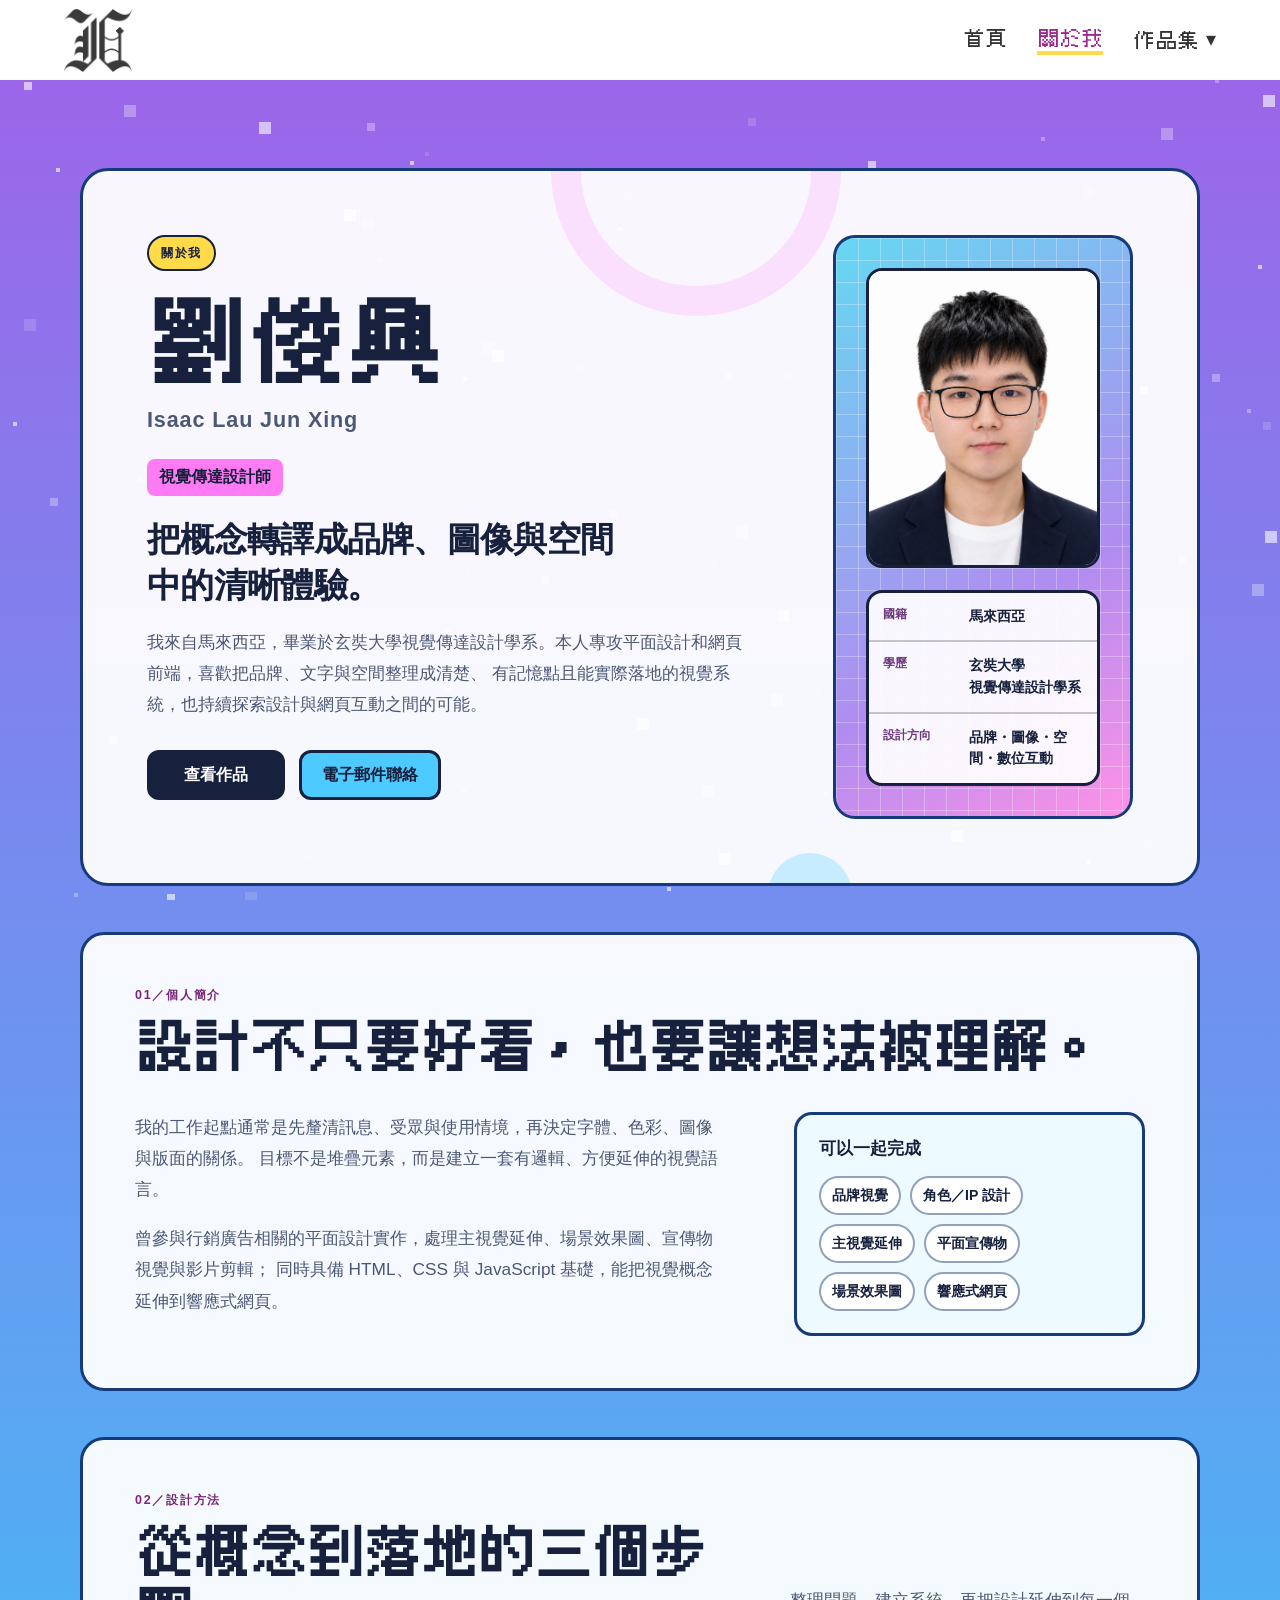
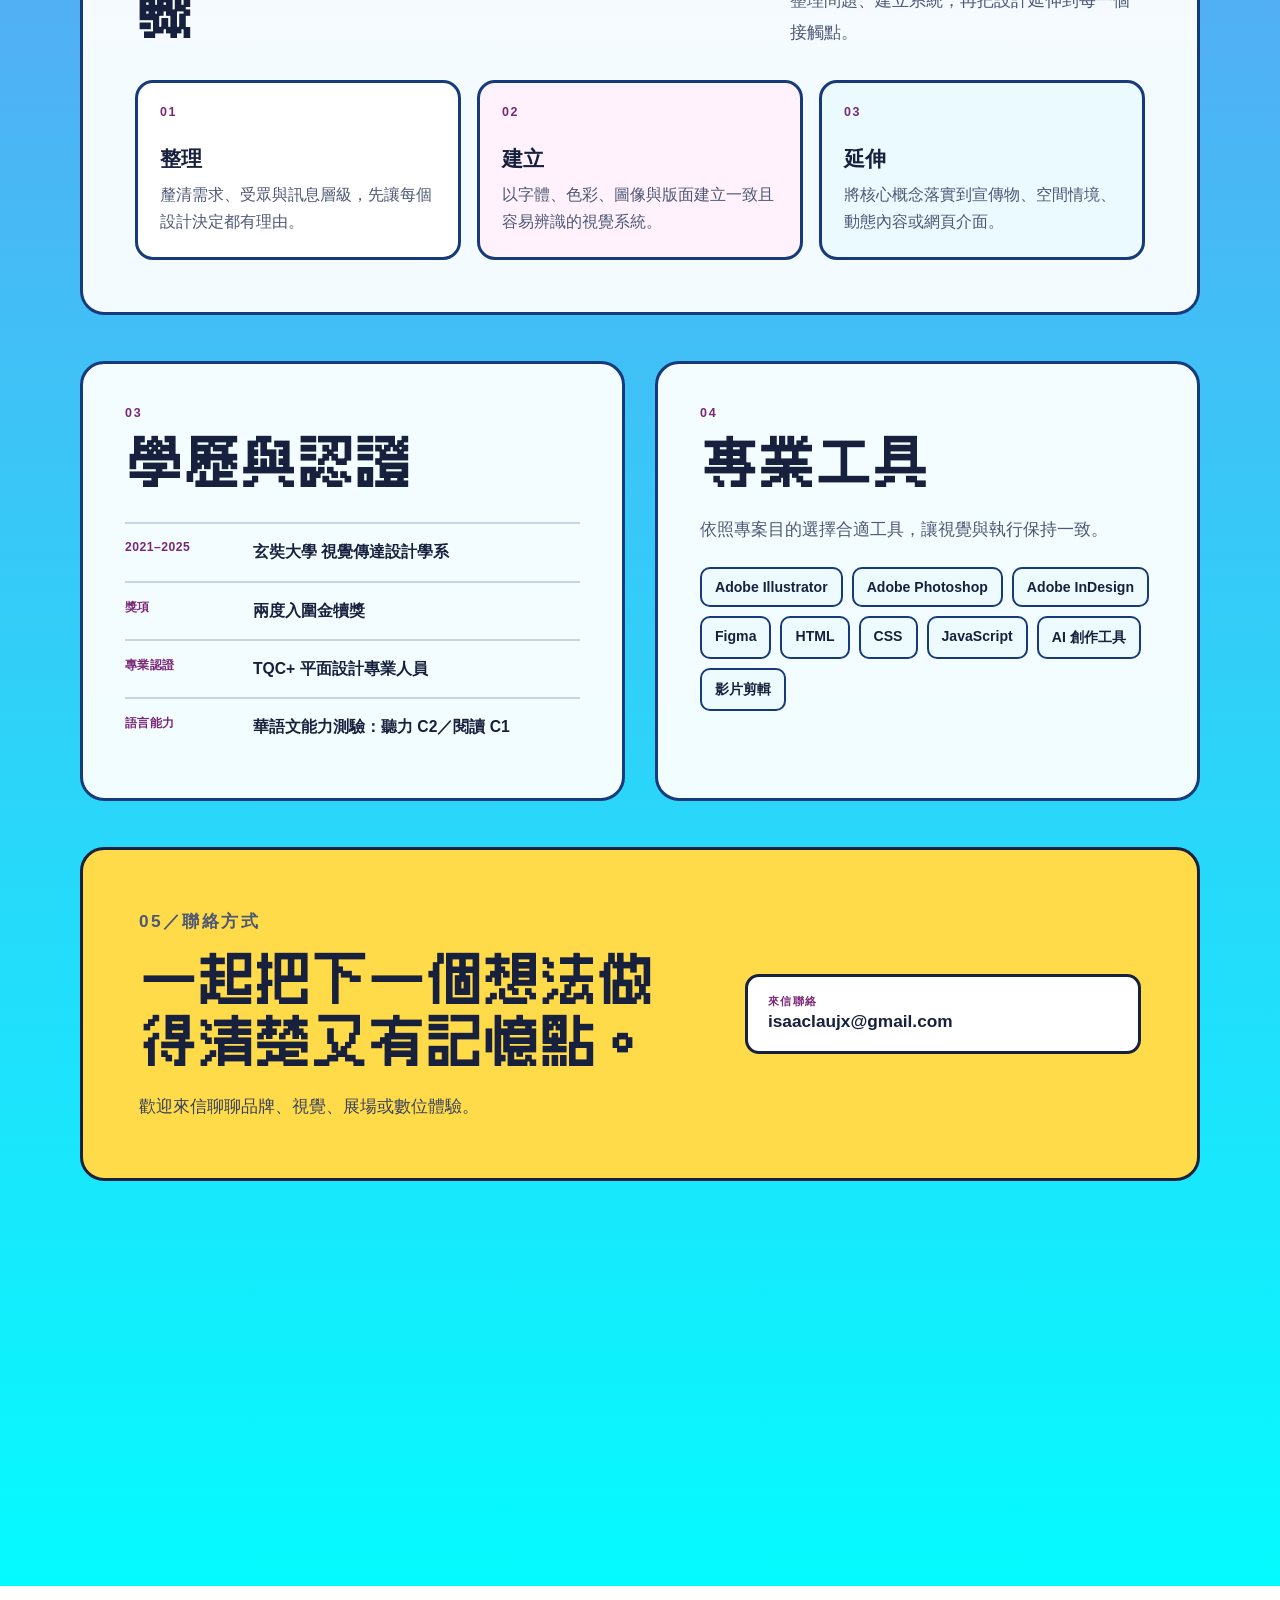
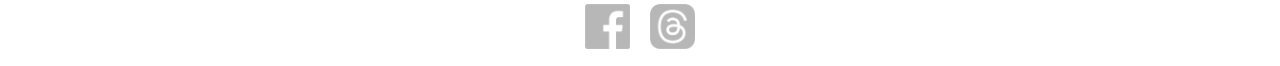
==== html/introduction.html @ 42eead77 "Update About summary specialties" ====
<!DOCTYPE html>
<html lang="zh-Hant">

<head>
    <meta charset="UTF-8">
    <meta name="viewport" content="width=device-width, initial-scale=1.0">
    <meta name="description" content="認識視覺傳達設計師劉俊興（Isaac Lau Jun Xing）：品牌視覺、角色設計、主視覺延伸、空間效果與前端網頁實作。">
    <meta name="theme-color" content="#a062e9">
    <meta property="og:type" content="website">
    <meta property="og:locale" content="zh_TW">
    <meta property="og:title" content="關於劉俊興｜視覺傳達設計師">
    <meta property="og:description" content="把概念轉譯成品牌、圖像與空間中的清晰體驗。">
    <meta property="og:url" content="https://lauisaac11.github.io/portfolio/html/introduction.html">
    <link rel="canonical" href="https://lauisaac11.github.io/portfolio/html/introduction.html">
    <link rel="icon" href="../img/my_logo.png" type="image/png">
    <title>關於劉俊興｜視覺傳達設計師</title>
    <link rel="stylesheet" href="../css/css.css">
    <link rel="stylesheet" href="../css/nav.css">
    <link rel="stylesheet" href="../css/px_spaceship.css">
    <link rel="stylesheet" href="../css/introduction.css">
    <link rel="stylesheet" href="../css/particles.css">
    <link rel="stylesheet" href="../css/back_to_top.css">
    <link rel="stylesheet" href="../css/konami_rocket.css?v=20260712-ios-backdrop">
</head>

<body class="about-body">
    <canvas id="particleCanvas" aria-hidden="true"></canvas>
    <a class="about-skip-link" href="#main-content">跳至主要內容</a>

    <header>
        <!-- 保留 alt="Logo"：手機版七連點彩蛋以此作為觸發目標。 -->
        <a href="../index.html" aria-label="前往作品集首頁">
            <img src="../img/my_logo.png" alt="Logo" width="68" height="63">
        </a>
        <nav aria-label="主要導覽">
            <input type="checkbox" id="nav-checkbox" aria-label="切換導覽選單">
            <label for="nav-checkbox" class="menu-toggle" aria-label="開啟或關閉導覽選單">
                <span></span>
                <span></span>
                <span></span>
            </label>
            <ul class="nav-links">
                <li><a href="../index.html">首頁</a></li>
                <li><a href="introduction.html" aria-current="page">關於我</a></li>
                <li class="dropdown">
                    <a href="javascript:void(0)" onclick="this.parentElement.classList.toggle('active')">作品集 ▾</a>
                    <ul class="dropdown-content">
                        <li><a href="portfolio.html">全部作品</a></li>
                        <li><a href="portfolio/ip_design.html">形象設計</a></li>
                        <li><a href="portfolio/poster_design.html">海報設計</a></li>
                        <li><a href="portfolio/tender_design.html">標案設計</a></li>
                        <li><a href="portfolio/text_design.html">文字設計</a></li>
                    </ul>
                </li>
            </ul>
        </nav>
    </header>

    <main class="about-main" id="main-content">
        <section class="about-hero" aria-labelledby="about-title">
            <div class="about-hero__copy">
                <p class="about-kicker">關於我</p>
                <h1 class="about-title" id="about-title">
                    劉俊興
                    <span lang="en">Isaac Lau Jun Xing</span>
                </h1>
                <p class="about-role">視覺傳達設計師</p>
                <p class="about-lead">把概念轉譯成品牌、圖像與空間中的清晰體驗。</p>
                <p class="about-summary">
                    我來自馬來西亞，畢業於玄奘大學視覺傳達設計學系。本人專攻平面設計和網頁前端，喜歡把品牌、文字與空間整理成清楚、
                    有記憶點且能實際落地的視覺系統，也持續探索設計與網頁互動之間的可能。
                </p>
                <div class="about-actions" aria-label="主要行動">
                    <a class="about-button about-button--primary" href="portfolio.html">查看作品</a>
                    <a class="about-button about-button--secondary"
                       href="mailto:isaaclaujx@gmail.com"
                       data-email-contact>電子郵件聯絡</a>
                </div>
            </div>

            <div class="about-snapshot">
                <div class="about-snapshot__brand">
                    <img class="about-snapshot__photo"
                         src="../img/profile-photo.png"
                         alt="劉俊興個人照"
                         width="1059"
                         height="1363"
                         decoding="async"
                         fetchpriority="high">
                </div>
                <dl class="about-facts">
                    <div>
                        <dt>國籍</dt>
                        <dd>馬來西亞</dd>
                    </div>
                    <div>
                        <dt>學歷</dt>
                        <dd>玄奘大學<br>視覺傳達設計學系</dd>
                    </div>
                    <div>
                        <dt>設計方向</dt>
                        <dd>品牌・圖像・空間・數位互動</dd>
                    </div>
                </dl>
            </div>
        </section>

        <section class="about-section about-story" aria-labelledby="about-story-title">
            <div class="about-section__heading">
                <p class="about-section__index">01／個人簡介</p>
                <h2 id="about-story-title">設計不只要好看，也要讓想法被理解。</h2>
            </div>
            <div class="about-story__content">
                <div class="about-story__copy">
                    <p>
                        我的工作起點通常是先釐清訊息、受眾與使用情境，再決定字體、色彩、圖像與版面的關係。
                        目標不是堆疊元素，而是建立一套有邏輯、方便延伸的視覺語言。
                    </p>
                    <p>
                        曾參與行銷廣告相關的平面設計實作，處理主視覺延伸、場景效果圖、宣傳物視覺與影片剪輯；
                        同時具備 HTML、CSS 與 JavaScript 基礎，能把視覺概念延伸到響應式網頁。
                    </p>
                </div>
                <div class="about-scope" aria-labelledby="about-scope-title">
                    <h3 id="about-scope-title">可以一起完成</h3>
                    <ul>
                        <li>品牌視覺</li>
                        <li>角色／IP 設計</li>
                        <li>主視覺延伸</li>
                        <li>平面宣傳物</li>
                        <li>場景效果圖</li>
                        <li>響應式網頁</li>
                    </ul>
                </div>
            </div>
        </section>

        <section class="about-section" aria-labelledby="about-method-title">
            <div class="about-section__heading about-section__heading--split">
                <div>
                    <p class="about-section__index">02／設計方法</p>
                    <h2 id="about-method-title">從概念到落地的三個步驟</h2>
                </div>
                <p>整理問題、建立系統，再把設計延伸到每一個接觸點。</p>
            </div>
            <ol class="about-methods">
                <li>
                    <span class="about-methods__number">01</span>
                    <h3>整理</h3>
                    <p>釐清需求、受眾與訊息層級，先讓每個設計決定都有理由。</p>
                </li>
                <li>
                    <span class="about-methods__number">02</span>
                    <h3>建立</h3>
                    <p>以字體、色彩、圖像與版面建立一致且容易辨識的視覺系統。</p>
                </li>
                <li>
                    <span class="about-methods__number">03</span>
                    <h3>延伸</h3>
                    <p>將核心概念落實到宣傳物、空間情境、動態內容或網頁介面。</p>
                </li>
            </ol>
        </section>

        <div class="about-details">
            <section class="about-detail-card" aria-labelledby="about-credentials-title">
                <p class="about-section__index">03</p>
                <h2 id="about-credentials-title">學歷與認證</h2>
                <ul class="about-credentials">
                    <li>
                        <span>2021–2025</span>
                        <strong>玄奘大學 視覺傳達設計學系</strong>
                    </li>
                    <li>
                        <span>獎項</span>
                        <strong>兩度入圍金犢獎</strong>
                    </li>
                    <li>
                        <span>專業認證</span>
                        <strong>TQC+ 平面設計專業人員</strong>
                    </li>
                    <li>
                        <span>語言能力</span>
                        <strong>華語文能力測驗：聽力 C2／閱讀 C1</strong>
                    </li>
                </ul>
            </section>

            <section class="about-detail-card" aria-labelledby="about-tools-title">
                <p class="about-section__index">04</p>
                <h2 id="about-tools-title">專業工具</h2>
                <p class="about-detail-card__intro">依照專案目的選擇合適工具，讓視覺與執行保持一致。</p>
                <ul class="about-tool-list">
                    <li>Adobe Illustrator</li>
                    <li>Adobe Photoshop</li>
                    <li>Adobe InDesign</li>
                    <li>Figma</li>
                    <li>HTML</li>
                    <li>CSS</li>
                    <li>JavaScript</li>
                    <li>AI 創作工具</li>
                    <li>影片剪輯</li>
                </ul>
            </section>
        </div>

        <section class="about-contact" aria-labelledby="about-contact-title">
            <div>
                <p class="about-section__index">05／聯絡方式</p>
                <h2 id="about-contact-title">一起把下一個想法做得清楚又有記憶點。</h2>
                <p>歡迎來信聊聊品牌、視覺、展場或數位體驗。</p>
            </div>
            <a class="about-contact__email"
               href="mailto:isaaclaujx@gmail.com"
               data-email-contact>
                <span>來信聯絡</span>
                isaaclaujx@gmail.com
            </a>
        </section>
    </main>

    <dialog class="about-email-dialog"
            data-email-dialog
            aria-labelledby="about-email-dialog-title"
            aria-describedby="about-email-dialog-description">
        <div class="about-email-dialog__panel">
            <button class="about-email-dialog__close"
                    type="button"
                    data-email-dialog-close
                    aria-label="關閉電子郵件聯絡視窗">×</button>
            <p class="about-email-dialog__kicker">電子郵件聯絡</p>
            <h2 id="about-email-dialog-title">選擇寄信方式</h2>
            <p id="about-email-dialog-description">
                可使用 Gmail 網頁版、裝置的郵件程式，或直接複製 Email。
            </p>
            <p class="about-email-dialog__address">isaaclaujx@gmail.com</p>
            <div class="about-email-dialog__actions">
                <a class="about-email-dialog__option about-email-dialog__option--primary"
                   href="https://mail.google.com/mail/?view=cm&amp;fs=1&amp;to=isaaclaujx%40gmail.com&amp;su=作品集聯絡"
                   target="_blank"
                   rel="noopener noreferrer"
                   data-email-dialog-option>使用 Gmail 網頁版</a>
                <a class="about-email-dialog__option"
                   href="mailto:isaaclaujx@gmail.com"
                   data-email-dialog-option>開啟郵件程式</a>
                <button class="about-email-dialog__option"
                        type="button"
                        data-email-copy>複製 Email</button>
            </div>
            <p class="about-email-dialog__status"
               data-email-status
               role="status"
               aria-live="polite"></p>
        </div>
    </dialog>

    <div class="space-container" aria-hidden="true">
        <img class="looping-ship" src="../img/px_spaceship.gif" alt="">
    </div>

    <img class="bottom-building" src="../img/169426.webp" alt="" aria-hidden="true" width="1920" height="200">

    <footer>
        <a href="https://www.facebook.com/isaaclaujx?locale=zh_TW" target="_blank" rel="noopener noreferrer" aria-label="Facebook（在新分頁開啟）">
            <img width="45" height="45" src="../img/fb_logo45X45.png" alt="">
        </a>
        <a href="https://www.threads.com/@junxing0613" target="_blank" rel="noopener noreferrer" aria-label="Threads（在新分頁開啟）">
            <img width="45" height="45" src="../img/threads_logo45X45.png" alt="">
        </a>
    </footer>

    <script src="../script/particles.js"></script>
    <script src="../script/email_contact.js" defer></script>
    <script src="../script/back_to_top.js"></script>
    <script src="../script/konami_rocket.js?v=20260712-ios-backdrop" defer></script>
</body>

</html>
---- css/css.css ----
@font-face {
    font-family: "cubic_11";
    src: url("../fonts/Cubic_11.ttf");
}

/* 全域移除點擊藍色框 */
*,
*::before,
*::after {
    -webkit-tap-highlight-color: transparent;
}

a,
button,
input,
label,
select,
textarea,
img,
[role="button"] {
    -webkit-tap-highlight-color: transparent;
    -webkit-touch-callout: none;
}

:focus:not(:focus-visible) {
    outline: none;
}

body {
    margin: 0;
    background: linear-gradient(#a062e9, #00ffff);
    min-height: 100vh;
    display: flex;
    flex-direction: column;
    overflow-x: hidden;
}

/* 頁首 */
header {
    background-color: #ffffff;
    height: 80px;
    width: 100%;
    display: flex;
    align-items: center;
    padding: 0 5%;
    box-sizing: border-box;
}

header img {
    width: 68px;
    height: 63px;
}

/* 主標題圖片區 */
.logo-type-container {
    width: 90%;
    max-width: 460px;
    margin: 40px auto;
    text-align: center;
}

.logo-type-container img {
    width: 100%;
    height: auto;
}

/* 作品集卡片容器 (原本的父div) */
.portfolio-container {
    max-width: 940px;
    width: 95%;
    margin: 20px auto;
    display: flex;
    flex-wrap: wrap;
    /* 關鍵：寬度不夠時自動換行 */
    justify-content: center;
    gap: 20px;
    /* 卡片間距 */
    padding-bottom: 50px;
}

/* 個別卡片外框 */
.card {
    width: 220px;
    height: 360px;
    position: relative;
}

.card-top {
    background-color: #ffffff;
    width: 220px;
    height: 280px;
    border-radius: 20px;
    position: relative;
    display: flex;
    justify-content: center;
    align-items: center;
}

.card-top img {
    max-width: 100%;
    height: auto;
}

.card-btn {
    width: 220px;
    height: 60px;
    position: absolute;
    bottom: 0;
    border-radius: 20px;
    border: none;
    background-color: #ff7bf3;
    cursor: pointer;
    padding: 0;

    /* 這裡稍微拉長放開後的恢復時間，會更有 Q 彈感 */
    transition: transform 0.2s cubic-bezier(0.175, 0.885, 0.32, 1.275), background-color 0.3s ease;
    -webkit-tap-highlight-color: transparent;
    -webkit-user-select: none;
    user-select: none;
    -webkit-touch-callout: none;

    /* --- 新增：針對 iPadOS/iOS 的效能與流暢度優化 --- */
    -webkit-transform: translateZ(0);
    /* 【核心】強制開啟 GPU 硬體加速，解決 iPad 渲染卡頓 */
    transform: translateZ(0);

    will-change: transform;
    /* 預告瀏覽器即將變動縮放，提前分配渲染資源 */
    touch-action: none;
    -webkit-backface-visibility: hidden;
    /* 防止 WebKit (Safari) 在縮放時產生邊緣鋸齒或閃爍 */
    backface-visibility: hidden;
    /* -------------------------------------------- */

    /* 關鍵：提升觸控反應 */
    touch-action: manipulation;
}

/* 電腦端 Hover */
@media (hover: hover) {
    .card-btn:hover {
        background-color: #e066d9;
    }
}

/* 手機與電腦通用的點擊回饋 */
.card-btn:active {
    transform: scale(0.92);
    /* 縮小程度稍微明顯一點點 */
    background-color: #ffdb4a;
    transition: transform 0.05s ease;
    /* 按下去那一刻要極快 */
}

.btn-inner {
    width: 212px;
    height: 52px;
    margin: 4px;
    border-radius: 16px;
    border: 2px solid #ffffff;
    box-sizing: border-box;
    display: flex;
    justify-content: center;
    align-items: center;
}

.btn-inner span {
    font-family: "cubic_11", sans-serif;
    color: #ffffff;
    font-size: 36px;
    transform: translateY(2px);
}

/* 底部裝飾圖 */
.bottom-building {
    width: 100%;
    height: auto;
    mix-blend-mode: soft-light;
    margin-top: auto;
    /* 推到底部 */
}

footer {
    background-color: #ffffff;
    height: 80px;
    width: 100%;
    display: flex;
    flex-wrap: wrap;
    justify-content: center;
    align-items: center;
    gap: 20px;
    -webkit-tap-highlight-color: transparent;
}
---- css/nav.css ----
/* Navigation Styles */
nav {
    margin-left: auto;
    display: flex;
    align-items: center;
}

.nav-links {
    display: flex;
    list-style: none;
    margin: 0;
    padding: 0;
    gap: 30px;
}

.nav-links li a {
    text-decoration: none;
    color: #333333;
    font-family: "cubic_11", sans-serif;
    font-size: 20px;
    transition: color 0.3s ease;
    -webkit-tap-highlight-color: transparent;
    outline: none;
}

.nav-links li a:hover {
    color: #ff7bf3;
}

/* Toggle Menu for Mobile */
.menu-toggle {
    display: none;
    flex-direction: column;
    cursor: pointer;
    gap: 5px;
    z-index: 100;
    -webkit-tap-highlight-color: transparent;
}

.menu-toggle span {
    display: block;
    width: 25px;
    height: 3px;
    background-color: #333333;
    border-radius: 3px;
    transition: 0.3s;
}

#nav-checkbox {
    display: none;
}

/* Mobile Responsive < 780px */
@media screen and (max-width: 780px) {
    .menu-toggle {
        display: flex;
    }

    .nav-links {
        position: absolute;
        top: 80px; /* Header height */
        right: 0;
        background-color: #ffffff;
        width: 200px;
        flex-direction: column;
        gap: 0;
        box-shadow: 0 5px 15px rgba(0,0,0,0.1);
        display: none; /* Hidden by default */
        z-index: 99;
    }

    .nav-links li {
        width: 100%;
    }

    .nav-links li a {
        display: block;
        padding: 15px 25px;
        border-bottom: 1px solid #f0f0f0;
    }

    #nav-checkbox:checked ~ .nav-links {
        display: flex;
    }

    /* Hamburger Animation */
    #nav-checkbox:checked ~ .menu-toggle span:nth-child(1) {
        transform: rotate(45deg) translate(5px, 6px);
    }
    #nav-checkbox:checked ~ .menu-toggle span:nth-child(2) {
        opacity: 0;
    }
    #nav-checkbox:checked ~ .menu-toggle span:nth-child(3) {
        transform: rotate(-45deg) translate(5px, -6px);
    }

    /* Mobile Dropdown Menu */
    .dropdown-content {
        position: static;
        box-shadow: none;
        transform: none;
        background-color: #f9f9f9;
        display: none;
        width: 100%;
        margin: 0;
        padding: 0;
    }
    .dropdown.active .dropdown-content {
        display: block;
    }
    .dropdown-content li a {
        padding: 10px 40px;
        font-size: 16px;
        text-align: left;
    }
}

/* ===== Dropdown Menu (Desktop) ===== */
.dropdown {
    position: relative;
    display: flex;
    align-items: center;
}

.dropdown-content {
    display: none;
    position: absolute;
    top: 100%;
    left: 50%;
    transform: translateX(-50%);
    background-color: #ffffff;
    min-width: 160px;
    box-shadow: 0 8px 16px rgba(0,0,0,0.1);
    border-radius: 8px;
    z-index: 100;
    overflow: hidden;
    padding: 0;
    margin: 0;
    list-style: none;
    margin-top: 10px; /* Small gap to avoid hover break */
}

/* Pseudo element to create a bridge for hover */
.dropdown::after {
    content: '';
    position: absolute;
    top: 100%;
    left: 0;
    right: 0;
    height: 10px;
}

.dropdown-content li {
    width: 100%;
}

.dropdown-content li a {
    color: #333333;
    padding: 15px 20px;
    text-decoration: none;
    display: block;
    text-align: center;
    font-size: 16px;
    font-family: inherit;
    white-space: nowrap;
    border-bottom: 1px solid #f0f0f0;
}

.dropdown-content li:last-child a {
    border-bottom: none;
}

.dropdown-content li a:hover {
    background-color: #f7f7f7;
    color: #ff7bf3;
}

/* Show dropdown on hover only on larger screens via CSS or it works implicitly since mobile is handled above */
@media screen and (min-width: 781px) {
    .dropdown:hover .dropdown-content {
        display: block;
    }
}
---- css/px_spaceship.css ----
.space-container {
  width: 100%;
  height: 50px;  
  overflow: hidden;
  position: relative;
}

.looping-ship {
  position: absolute;
  width: 150px; /* 調整飛船大小 */
  top: 50%;
  transform: translateY(-50%);
  
  /* 設定初始位置在畫面右側外 */
  right: -250px; 
  
  /* 執行向左飛的動畫：10秒一趟、勻速、無限循環 */
  animation: moveLeft 10s linear infinite;
}

@keyframes moveLeft {
  from {
    right: -250px;
  }
  to {
    /* 飛到左側畫面外，100% 寬度加上飛船本身的寬度 */
    right: calc(100% + 250px);
  }
}
---- css/introduction.css ----
/* About page only: scoped to avoid changing portfolio cards and shared controls. */
.about-body {
    --about-ink: #17203d;
    --about-muted: #4d5875;
    --about-line: #173b7a;
    --about-pink: #ff7bf3;
    --about-cyan: #4dcaff;
    --about-yellow: #ffdb4a;
    --about-paper: rgba(255, 255, 255, 0.94);
    color: var(--about-ink);
    font-family: -apple-system, BlinkMacSystemFont, "Segoe UI", "PingFang TC", "Noto Sans TC", "Microsoft JhengHei", sans-serif;
    background: linear-gradient(#a062e9, #00ffff);
}

.about-body header {
    position: relative;
    z-index: 120;
    box-shadow: none;
}

.about-body header > a {
    display: flex;
    align-items: center;
}

.about-body .nav-links li a[aria-current="page"] {
    color: #9b278f;
    text-decoration: underline;
    text-decoration-color: var(--about-yellow);
    text-decoration-thickness: 4px;
    text-underline-offset: 7px;
}

.about-body a:focus-visible,
.about-body button:focus-visible,
.about-body label:focus-visible {
    outline: 3px solid var(--about-yellow);
    outline-offset: 3px;
}

.about-skip-link {
    position: fixed;
    top: 10px;
    left: 12px;
    z-index: 10000;
    padding: 10px 14px;
    border: 3px solid var(--about-ink);
    border-radius: 10px;
    color: var(--about-ink);
    background: #ffffff;
    font-weight: 800;
    text-decoration: none;
    transform: translateY(-160%);
    transition: transform 160ms ease;
}

.about-skip-link:focus {
    transform: translateY(0);
}

.about-main {
    width: min(1120px, calc(100% - clamp(36px, 10vw, 128px)));
    margin: 0 auto;
    padding: clamp(44px, 7vw, 88px) 0 clamp(54px, 9vw, 112px);
}

.about-hero,
.about-section,
.about-detail-card {
    border: 3px solid var(--about-line);
    background: var(--about-paper);
    box-shadow: none;
}

.about-hero {
    position: relative;
    display: grid;
    grid-template-columns: minmax(0, 1.45fr) minmax(280px, 0.7fr);
    gap: clamp(28px, 5vw, 64px);
    padding: clamp(28px, 5vw, 64px);
    border-radius: 28px;
    overflow: hidden;
}

.about-hero::before,
.about-hero::after {
    position: absolute;
    content: "";
    pointer-events: none;
    border-radius: 50%;
}

.about-hero::before {
    width: 230px;
    height: 230px;
    top: -145px;
    left: 42%;
    border: 30px solid rgba(255, 123, 243, 0.18);
}

.about-hero::after {
    width: 84px;
    height: 84px;
    right: 31%;
    bottom: -54px;
    background: rgba(77, 202, 255, 0.28);
}

.about-hero__copy,
.about-snapshot {
    position: relative;
    z-index: 1;
}

.about-kicker,
.about-section__index {
    margin: 0 0 14px;
    color: #7b2778;
    font-size: 0.78rem;
    font-weight: 900;
    letter-spacing: 0.14em;
}

.about-kicker {
    display: inline-flex;
    align-items: center;
    min-height: 32px;
    padding: 0 12px;
    border: 2px solid var(--about-ink);
    border-radius: 999px;
    color: var(--about-ink);
    background: var(--about-yellow);
}

.about-title {
    margin: 18px 0 14px;
    color: var(--about-ink);
    font-family: "cubic_11", "PingFang TC", "Microsoft JhengHei", sans-serif;
    font-size: clamp(3rem, 7vw, 5.7rem);
    font-weight: 800;
    line-height: 0.96;
    letter-spacing: 0.02em;
}

.about-title span {
    display: block;
    margin-top: 18px;
    color: var(--about-muted);
    font-family: -apple-system, BlinkMacSystemFont, "Segoe UI", sans-serif;
    font-size: clamp(1rem, 2vw, 1.35rem);
    font-weight: 800;
    line-height: 1.2;
    letter-spacing: 0.04em;
}

.about-role {
    display: inline-flex;
    margin: 12px 0 20px;
    padding: 8px 12px;
    border-radius: 8px;
    color: var(--about-ink);
    background: var(--about-pink);
    font-size: 1rem;
    font-weight: 900;
}

.about-lead {
    max-width: 25ch;
    margin: 0 0 18px;
    color: var(--about-ink);
    font-size: clamp(1.45rem, 3vw, 2.15rem);
    font-weight: 850;
    line-height: 1.35;
    letter-spacing: -0.02em;
}

.about-summary,
.about-story__copy p,
.about-section__heading--split > p,
.about-detail-card__intro,
.about-contact > div > p {
    color: var(--about-muted);
    font-size: clamp(1rem, 1.4vw, 1.08rem);
    line-height: 1.8;
}

.about-summary {
    max-width: 62ch;
    margin: 0;
}

.about-actions {
    display: flex;
    flex-wrap: wrap;
    gap: 14px;
    margin-top: 30px;
}

.about-button {
    display: inline-flex;
    min-width: 138px;
    min-height: 50px;
    box-sizing: border-box;
    align-items: center;
    justify-content: center;
    padding: 11px 20px;
    border: 3px solid var(--about-ink);
    border-radius: 12px;
    color: var(--about-ink);
    font-weight: 900;
    text-decoration: none;
    box-shadow: none;
    transition: background-color 160ms ease;
}

.about-button--primary {
    color: #ffffff;
    background: var(--about-ink);
}

.about-button--secondary {
    background: var(--about-cyan);
}

@media (hover: hover) {
    .about-button--primary:hover {
        background: #273252;
    }

    .about-button--secondary:hover {
        background: var(--about-yellow);
    }

    .about-contact__email:hover {
        background: #edfbff;
    }
}

.about-button:active,
.about-contact__email:active {
    transform: none;
    box-shadow: none;
}

.about-snapshot {
    display: flex;
    flex-direction: column;
    min-width: 0;
    align-self: start;
    padding: clamp(20px, 3vw, 30px);
    border: 3px solid var(--about-line);
    border-radius: 22px;
    background:
        linear-gradient(rgba(255, 255, 255, 0.28) 1px, transparent 1px),
        linear-gradient(90deg, rgba(255, 255, 255, 0.28) 1px, transparent 1px),
        linear-gradient(145deg, #65d8f2, #b18cf0 64%, #ff92e6);
    background-size: 22px 22px, 22px 22px, auto;
}

.about-snapshot__brand {
    display: block;
    min-height: 0;
    padding: 0;
    border: 3px solid var(--about-ink);
    border-radius: 16px;
    overflow: hidden;
    background: #ffffff;
}

.about-snapshot__photo {
    display: block;
    width: 100%;
    height: auto;
    aspect-ratio: 1059 / 1363;
    object-fit: cover;
    object-position: center top;
}

.about-facts {
    display: grid;
    gap: 0;
    margin: 22px 0 0;
    border: 3px solid var(--about-ink);
    border-radius: 16px;
    overflow: hidden;
    background: rgba(255, 255, 255, 0.92);
}

.about-facts > div {
    display: grid;
    grid-template-columns: 74px minmax(0, 1fr);
    gap: 12px;
    padding: 13px 14px;
}

.about-facts > div + div {
    border-top: 2px solid rgba(23, 32, 61, 0.24);
}

.about-facts dt {
    color: #6e397c;
    font-size: 0.78rem;
    font-weight: 900;
}

.about-facts dd {
    min-width: 0;
    margin: 0;
    color: var(--about-ink);
    font-size: 0.9rem;
    font-weight: 800;
    line-height: 1.5;
    overflow-wrap: anywhere;
}

.about-section {
    margin-top: clamp(30px, 4vw, 46px);
    padding: clamp(26px, 4.5vw, 52px);
    border-radius: 24px;
}

.about-section__heading h2,
.about-detail-card h2,
.about-contact h2 {
    margin: 0;
    color: var(--about-ink);
    font-family: "cubic_11", "PingFang TC", "Microsoft JhengHei", sans-serif;
    font-size: clamp(2rem, 4.5vw, 3.3rem);
    line-height: 1.18;
}

.about-section__heading--split {
    display: grid;
    grid-template-columns: minmax(0, 1.25fr) minmax(220px, 0.75fr);
    gap: clamp(22px, 5vw, 68px);
    align-items: end;
}

.about-section__heading--split > p {
    margin: 0;
}

.about-story__content {
    display: grid;
    grid-template-columns: minmax(0, 1.25fr) minmax(270px, 0.75fr);
    gap: clamp(28px, 6vw, 74px);
    margin-top: 32px;
}

.about-story__copy p {
    max-width: 65ch;
    margin: 0;
}

.about-story__copy p + p {
    margin-top: 18px;
}

.about-scope {
    padding: 22px;
    border: 3px solid var(--about-line);
    border-radius: 18px;
    background: #edfaff;
}

.about-scope h3 {
    margin: 0 0 16px;
    color: var(--about-ink);
    font-size: 1.06rem;
}

.about-scope ul,
.about-tool-list,
.about-credentials,
.about-methods {
    margin: 0;
    padding: 0;
    list-style: none;
}

.about-scope ul,
.about-tool-list {
    display: flex;
    flex-wrap: wrap;
    gap: 9px;
}

.about-scope li,
.about-tool-list li {
    padding: 8px 11px;
    border: 2px solid rgba(23, 59, 122, 0.48);
    border-radius: 999px;
    color: var(--about-ink);
    background: #ffffff;
    font-size: 0.88rem;
    font-weight: 800;
}

.about-methods {
    display: grid;
    grid-template-columns: repeat(3, minmax(0, 1fr));
    gap: 16px;
    margin-top: 32px;
    counter-reset: about-method;
}

.about-methods li {
    min-width: 0;
    padding: 22px;
    border: 3px solid var(--about-line);
    border-radius: 18px;
    background: #ffffff;
}

.about-methods li:nth-child(2) {
    background: #fff2fd;
}

.about-methods li:nth-child(3) {
    background: #eafaff;
}

.about-methods__number {
    display: block;
    margin-bottom: 26px;
    color: #7b2778;
    font-size: 0.78rem;
    font-weight: 900;
    letter-spacing: 0.12em;
}

.about-methods h3 {
    margin: 0 0 8px;
    color: var(--about-ink);
    font-size: 1.3rem;
}

.about-methods p {
    margin: 0;
    color: var(--about-muted);
    line-height: 1.7;
}

.about-details {
    display: grid;
    grid-template-columns: repeat(2, minmax(0, 1fr));
    gap: clamp(20px, 3vw, 30px);
    margin-top: clamp(30px, 4vw, 46px);
}

.about-detail-card {
    min-width: 0;
    padding: clamp(26px, 4vw, 42px);
    border-radius: 24px;
}

.about-detail-card__intro {
    margin: 18px 0 22px;
}

.about-credentials {
    display: grid;
    gap: 0;
    margin-top: 26px;
}

.about-credentials li {
    display: grid;
    grid-template-columns: 110px minmax(0, 1fr);
    gap: 18px;
    align-items: start;
    padding: 16px 0;
    border-top: 2px solid rgba(23, 59, 122, 0.2);
}

.about-credentials span {
    color: #7b2778;
    font-size: 0.76rem;
    font-weight: 900;
    letter-spacing: 0.04em;
    overflow-wrap: anywhere;
}

.about-credentials strong {
    color: var(--about-ink);
    font-size: 0.98rem;
    line-height: 1.55;
}

.about-tool-list {
    align-content: start;
}

.about-tool-list li {
    padding: 10px 13px;
    border-color: var(--about-line);
    border-radius: 10px;
    background: #edfbff;
}

.about-contact {
    display: grid;
    grid-template-columns: minmax(0, 1.15fr) minmax(280px, 0.85fr);
    gap: clamp(28px, 6vw, 70px);
    align-items: center;
    margin-top: clamp(30px, 4vw, 46px);
    padding: clamp(28px, 5vw, 56px);
    border: 3px solid var(--about-ink);
    border-radius: 24px;
    color: var(--about-ink);
    background: var(--about-yellow);
    box-shadow: none;
}

.about-contact > div > p:last-child {
    margin: 16px 0 0;
    color: #39425d;
}

.about-contact__email {
    display: flex;
    min-width: 0;
    min-height: 80px;
    box-sizing: border-box;
    flex-direction: column;
    justify-content: center;
    padding: 16px 20px;
    border: 3px solid var(--about-ink);
    border-radius: 14px;
    color: var(--about-ink);
    background: #ffffff;
    font-size: clamp(0.9rem, 1.6vw, 1.08rem);
    font-weight: 900;
    line-height: 1.5;
    text-decoration: none;
    overflow-wrap: anywhere;
    box-shadow: none;
    transition: background-color 160ms ease;
}

.about-contact__email span {
    color: #7b2778;
    font-size: 0.68rem;
    letter-spacing: 0.14em;
}

html.about-email-dialog-open {
    overflow: hidden;
}

.about-email-dialog {
    width: min(520px, calc(100% - 32px));
    max-width: none;
    padding: 0;
    border: 0;
    color: var(--about-ink);
    background: transparent;
    overflow: visible;
}

.about-email-dialog::backdrop {
    background: rgba(23, 32, 61, 0.58);
    -webkit-backdrop-filter: blur(4px);
    backdrop-filter: blur(4px);
}

.about-email-dialog__panel {
    position: relative;
    box-sizing: border-box;
    padding: clamp(26px, 5vw, 42px);
    border: 3px solid var(--about-ink);
    border-radius: 22px;
    background: #ffffff;
    box-shadow: none;
}

.about-email-dialog__close {
    position: absolute;
    top: 14px;
    right: 14px;
    display: grid;
    width: 42px;
    height: 42px;
    place-items: center;
    padding: 0;
    border: 3px solid var(--about-ink);
    border-radius: 50%;
    color: var(--about-ink);
    background: var(--about-yellow);
    font: inherit;
    font-size: 1.45rem;
    font-weight: 900;
    line-height: 1;
    cursor: pointer;
}

.about-email-dialog__kicker {
    margin: 0 52px 10px 0;
    color: #7b2778;
    font-size: 0.72rem;
    font-weight: 900;
    letter-spacing: 0.14em;
}

.about-email-dialog h2 {
    margin: 0;
    color: var(--about-ink);
    font-family: "cubic_11", "PingFang TC", "Microsoft JhengHei", sans-serif;
    font-size: clamp(2rem, 7vw, 3.2rem);
    line-height: 1.14;
}

.about-email-dialog__panel > p:not(.about-email-dialog__kicker, .about-email-dialog__address, .about-email-dialog__status) {
    margin: 16px 0 0;
    color: var(--about-muted);
    line-height: 1.7;
}

.about-email-dialog__address {
    margin: 20px 0;
    padding: 13px 15px;
    border: 3px solid var(--about-line);
    border-radius: 12px;
    color: var(--about-ink);
    background: #edfbff;
    font-weight: 900;
    line-height: 1.4;
    text-align: center;
    overflow-wrap: anywhere;
}

.about-email-dialog__actions {
    display: grid;
    gap: 11px;
}

.about-email-dialog__option {
    display: flex;
    width: 100%;
    min-height: 50px;
    box-sizing: border-box;
    align-items: center;
    justify-content: center;
    padding: 11px 16px;
    border: 3px solid var(--about-ink);
    border-radius: 12px;
    color: var(--about-ink);
    background: #edfaff;
    font: inherit;
    font-weight: 900;
    line-height: 1.35;
    text-align: center;
    text-decoration: none;
    cursor: pointer;
    box-shadow: none;
    transition: background-color 160ms ease;
}

.about-email-dialog__option--primary {
    color: #ffffff;
    background: var(--about-ink);
}

.about-email-dialog__status {
    min-height: 1.5em;
    margin: 14px 0 0;
    color: #6e397c;
    font-size: 0.82rem;
    font-weight: 800;
    line-height: 1.5;
    text-align: center;
    overflow-wrap: anywhere;
}

@media (hover: hover) {
    .about-email-dialog__option:not(.about-email-dialog__option--primary):hover {
        background: #fff8d6;
    }

    .about-email-dialog__option--primary:hover {
        background: #273252;
    }

    .about-email-dialog__close:hover {
        background: #ffe681;
    }
}

.about-email-dialog__option:active,
.about-email-dialog__close:active {
    transform: none;
    box-shadow: none;
}

.about-body .back-to-top,
.about-body .back-to-top:hover {
    transform: none;
    box-shadow: none;
}

.about-body .space-container {
    margin-top: 8px;
}

.about-body .bottom-building {
    display: block;
}

.about-body footer a {
    display: inline-flex;
    border-radius: 50%;
}

@media screen and (max-width: 900px) {
    .about-hero,
    .about-story__content,
    .about-contact {
        grid-template-columns: 1fr;
    }

    .about-snapshot {
        display: grid;
        grid-template-columns: minmax(190px, 0.75fr) minmax(0, 1.25fr);
        gap: 20px;
        align-items: start;
    }

    .about-facts {
        margin-top: 0;
    }
}

@media screen and (max-width: 720px) {
    .about-main {
        width: min(100% - 36px, 1120px);
        padding-top: 38px;
    }

    .about-hero,
    .about-section,
    .about-detail-card,
    .about-contact {
        box-shadow: none;
    }

    .about-section__heading--split,
    .about-details,
    .about-snapshot {
        grid-template-columns: 1fr;
    }

    .about-section__heading--split {
        align-items: start;
    }

    .about-methods {
        grid-template-columns: 1fr;
    }

    .about-methods li {
        display: grid;
        grid-template-columns: 42px minmax(0, 1fr);
        column-gap: 14px;
    }

    .about-methods__number {
        grid-row: 1 / span 2;
        margin: 5px 0 0;
    }

    .about-methods h3 {
        grid-column: 2;
    }

    .about-methods p {
        grid-column: 2;
    }

    .about-snapshot__brand {
        width: min(100%, 340px);
        justify-self: center;
    }

    .about-actions {
        display: grid;
        grid-template-columns: repeat(2, minmax(0, 1fr));
    }
}

@media screen and (max-width: 480px) {
    .about-main {
        width: calc(100% - 28px);
    }

    .about-hero,
    .about-section,
    .about-detail-card,
    .about-contact {
        padding: 22px;
        border-radius: 20px;
    }

    .about-title {
        font-size: clamp(3.1rem, 18vw, 4.45rem);
    }

    .about-actions {
        grid-template-columns: 1fr;
    }

    .about-button {
        width: 100%;
    }

    .about-facts > div,
    .about-credentials li {
        grid-template-columns: 1fr;
        gap: 6px;
    }

    .about-contact__email {
        padding-inline: 15px;
        font-size: 0.88rem;
    }

    .about-email-dialog {
        width: calc(100% - 20px);
    }

    .about-email-dialog__panel {
        padding: 26px 20px 22px;
        border-radius: 18px;
        box-shadow: none;
    }
}

@media (prefers-reduced-motion: reduce) {
    .about-body .looping-ship {
        display: none;
        animation: none;
    }

    .about-body .about-skip-link,
    .about-body .about-button,
    .about-body .about-contact__email {
        scroll-behavior: auto;
        transition: none;
    }
}
---- css/particles.css ----
/* Shared ambient-particle layer. Keep it outside transformed page sections. */
#particleCanvas {
    position: fixed;
    inset: 0;
    width: 100vw;
    height: 100vh;
    display: block;
    z-index: -1;
    pointer-events: none;
    background: transparent;
}
---- css/back_to_top.css ----
/* Back to Top Button */
.back-to-top {
    position: fixed;
    bottom: 30px;
    right: 30px;
    width: 50px;
    height: 50px;
    background-color: #ff7bf3;
    color: white;
    border: none;
    border-radius: 50%;
    cursor: pointer;
    display: flex;
    align-items: center;
    justify-content: center;
    font-size: 24px;
    opacity: 0;
    visibility: hidden;
    transition: all 0.3s ease;
    z-index: 1000;
    box-shadow: 0 4px 10px rgba(0, 0, 0, 0.2);
    -webkit-tap-highlight-color: transparent;
}

.back-to-top.show {
    opacity: 1;
    visibility: visible;
}

.back-to-top:hover {
    background-color: #e066d8;
    transform: translateY(-5px);
}

@media screen and (max-width: 780px) {
    .back-to-top {
        bottom: 20px;
        right: 20px;
        width: 45px;
        height: 45px;
        font-size: 20px;
    }
}
---- css/konami_rocket.css ----
.konami-rocket-overlay {
    position: fixed;
    inset: 0;
    z-index: 2147483000;
    overflow: hidden;
    width: 100vw;
    height: 100vh;
    height: 100dvh;
    background: transparent;
    opacity: 1;
    pointer-events: auto;
    touch-action: none;
    overscroll-behavior: contain;
}

.konami-rocket-backdrop {
    position: absolute;
    inset: 0;
    z-index: 0;
    background: #000;
    opacity: 0;
    pointer-events: none;
    will-change: opacity;
}

.konami-rocket-canvas {
    position: absolute;
    inset: 0;
    z-index: 1;
    display: block;
    width: 100%;
    height: 100%;
    background: transparent;
    pointer-events: none;
}

.konami-rocket-vehicle {
    --konami-rocket-flame-stretch: 0.68;
    --konami-rocket-flame-width: 0.82;
    --konami-rocket-flame-opacity: 0.58;
    --konami-rocket-glow-opacity: 0.18;
    --konami-rocket-glow-scale: 0.9;
    position: absolute;
    top: 0;
    left: 0;
    z-index: 2;
    width: clamp(100px, 16vw, 220px);
    opacity: 0;
    pointer-events: none;
    will-change: transform, opacity;
    transform: translate3d(-9999px, -9999px, 0);
    transform-origin: 50% 72%;
}

.konami-rocket-image {
    position: relative;
    z-index: 3;
    display: block;
    width: 100%;
    height: auto;
    max-height: 54vh;
    object-fit: contain;
    user-select: none;
    -webkit-user-drag: none;
    filter: drop-shadow(0 8px 20px rgba(38, 137, 255, 0.28));
}

.konami-rocket-glow {
    position: absolute;
    top: 8%;
    left: 8%;
    z-index: 0;
    width: 84%;
    height: 82%;
    border-radius: 50%;
    background: radial-gradient(
        ellipse at center,
        rgba(151, 249, 255, 0.72) 0%,
        rgba(48, 150, 255, 0.35) 38%,
        rgba(126, 89, 255, 0.16) 58%,
        rgba(0, 0, 0, 0) 76%
    );
    opacity: var(--konami-rocket-glow-opacity);
    transform: scale(var(--konami-rocket-glow-scale));
    filter: blur(clamp(12px, 2.5vw, 28px));
    will-change: transform, opacity;
}

.konami-rocket-ion-flame {
    position: absolute;
    top: 74%;
    left: 50%;
    z-index: 1;
    width: 36%;
    height: clamp(100px, 17vw, 230px);
    border-radius: 50% 50% 68% 68%;
    background:
        radial-gradient(
            ellipse at 50% 2%,
            rgba(255, 255, 255, 1) 0%,
            rgba(212, 255, 255, 0.96) 10%,
            rgba(101, 238, 255, 0.88) 25%,
            rgba(54, 148, 255, 0.65) 48%,
            rgba(118, 80, 255, 0.3) 66%,
            rgba(0, 0, 0, 0) 82%
        ),
        linear-gradient(
            to bottom,
            rgba(238, 255, 255, 0.9),
            rgba(68, 201, 255, 0.6) 36%,
            rgba(105, 77, 255, 0.18) 72%,
            rgba(0, 0, 0, 0)
        );
    opacity: var(--konami-rocket-flame-opacity);
    transform: translateX(-50%)
        scaleX(var(--konami-rocket-flame-width))
        scaleY(var(--konami-rocket-flame-stretch));
    transform-origin: 50% 0;
    filter: blur(1.2px) brightness(1.08)
        drop-shadow(0 18px 18px rgba(58, 195, 255, 0.72));
    will-change: transform, opacity, filter;
    animation: konami-rocket-ion-pulse 140ms ease-in-out infinite alternate;
}

.konami-rocket-ion-flame::before,
.konami-rocket-ion-flame::after {
    content: "";
    position: absolute;
    left: 50%;
    transform: translateX(-50%);
    pointer-events: none;
}

.konami-rocket-ion-flame::before {
    top: 0;
    width: 30%;
    height: 72%;
    border-radius: 50%;
    background: linear-gradient(
        to bottom,
        rgba(255, 255, 255, 1),
        rgba(188, 254, 255, 0.96) 25%,
        rgba(80, 212, 255, 0.72) 60%,
        rgba(0, 0, 0, 0)
    );
    filter: blur(0.6px);
}

.konami-rocket-ion-flame::after {
    top: 2%;
    width: 150%;
    height: 76%;
    border-radius: 50%;
    background: radial-gradient(
        ellipse at 50% 15%,
        rgba(84, 222, 255, 0.46),
        rgba(87, 98, 255, 0.2) 46%,
        rgba(0, 0, 0, 0) 72%
    );
    filter: blur(10px);
}

@keyframes konami-rocket-ion-pulse {
    from {
        filter: blur(1px) brightness(1.02)
            drop-shadow(0 14px 14px rgba(58, 195, 255, 0.62));
    }

    to {
        filter: blur(1.6px) brightness(1.22)
            drop-shadow(0 24px 24px rgba(108, 218, 255, 0.86));
    }
}

@media (max-width: 720px) {
    .konami-rocket-vehicle {
        width: clamp(100px, 30vw, 160px);
    }

    .konami-rocket-ion-flame {
        height: clamp(92px, 31vw, 170px);
    }
}

@media (prefers-reduced-motion: reduce) {
    .konami-rocket-ion-flame {
        animation-duration: 320ms;
    }

    .konami-rocket-image {
        filter: drop-shadow(0 6px 14px rgba(38, 137, 255, 0.22));
    }
}
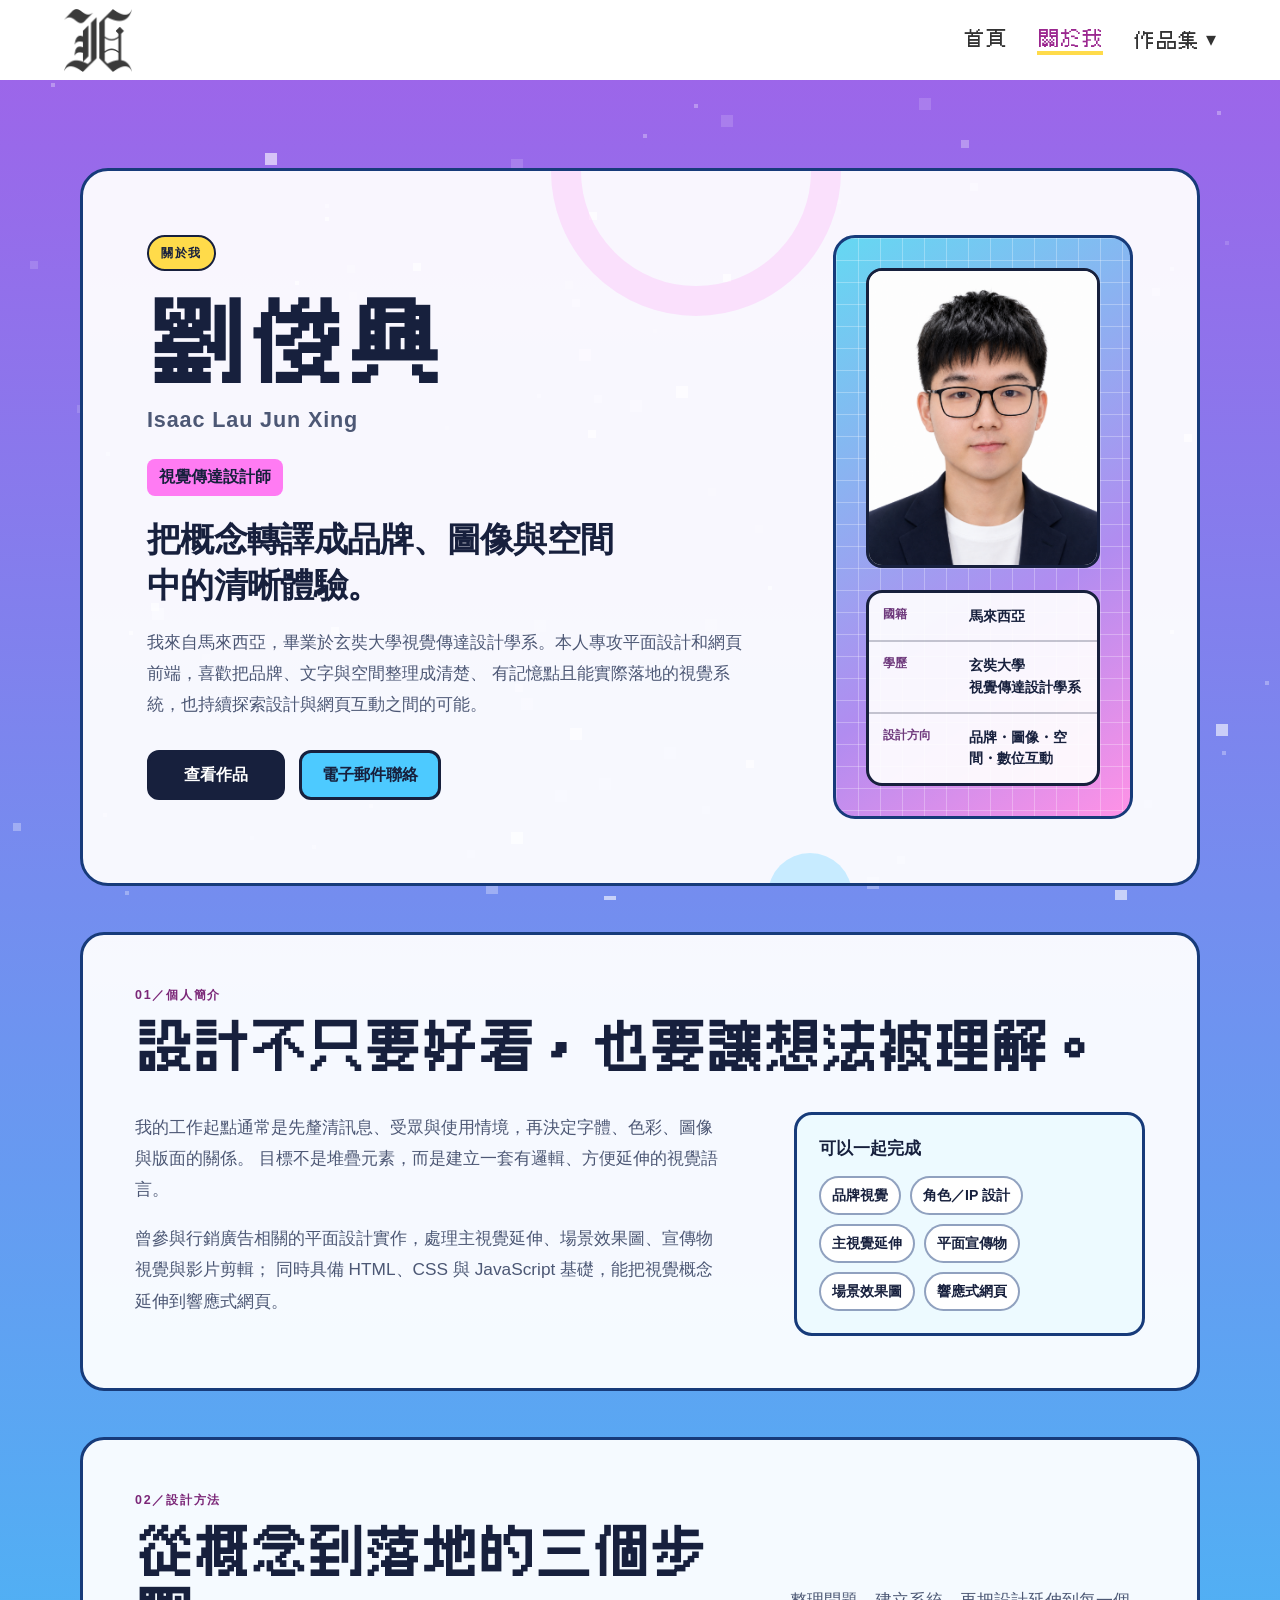
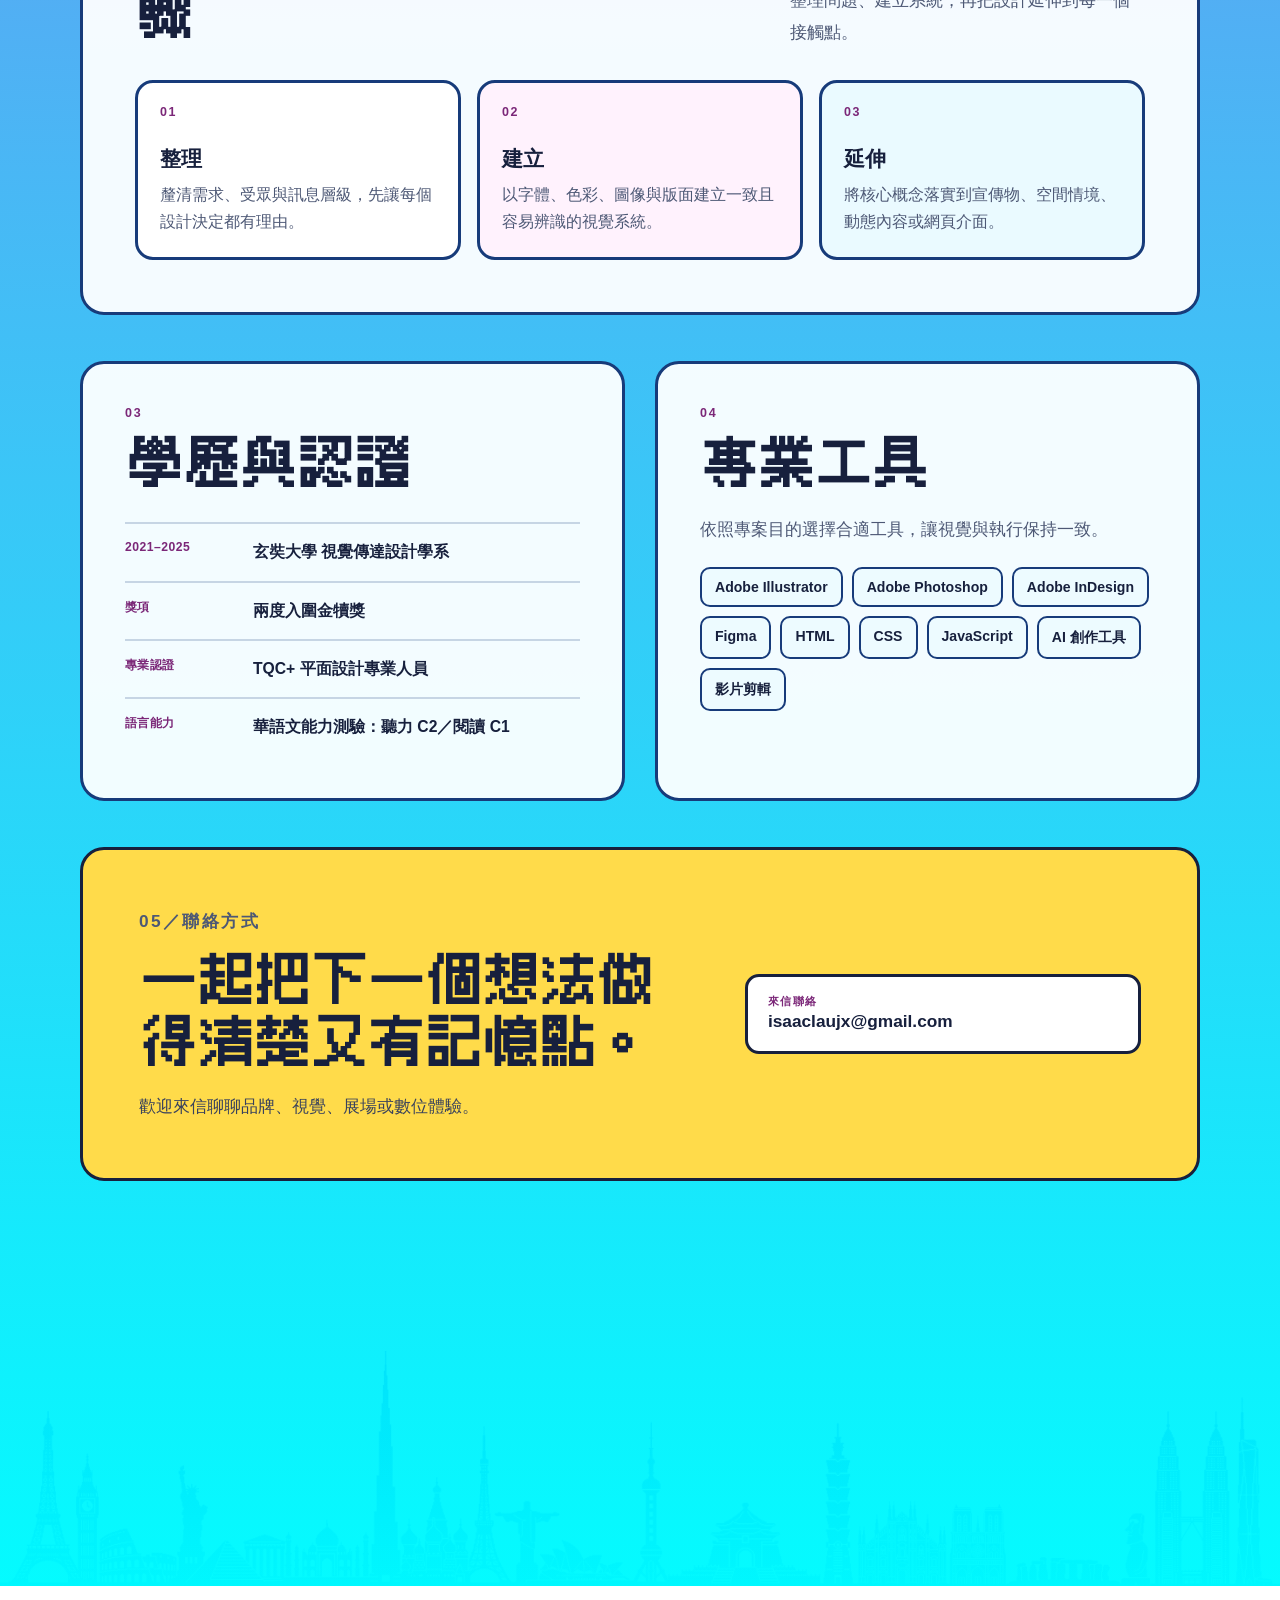
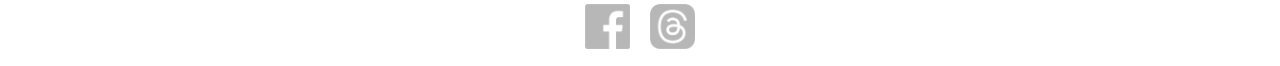
==== commit af6a4a5c: "Add privacy-conscious portfolio analytics" ====
--- a/html/introduction.html
+++ b/html/introduction.html
@@ -2,6 +2,8 @@
 <html lang="zh-Hant">
 
 <head>
+    <script src="../script/analytics-config.js" defer></script>
+    <script src="../script/analytics.js" defer></script>
     <meta charset="UTF-8">
     <meta name="viewport" content="width=device-width, initial-scale=1.0">
     <meta name="description" content="認識視覺傳達設計師劉俊興（Isaac Lau Jun Xing）：品牌視覺、角色設計、主視覺延伸、空間效果與前端網頁實作。">
@@ -23,7 +25,7 @@
     <link rel="stylesheet" href="../css/konami_rocket.css?v=20260712-ios-backdrop">
 </head>
 
-<body class="about-body">
+<body class="about-body" data-analytics-clarity="disabled">
     <canvas id="particleCanvas" aria-hidden="true"></canvas>
     <a class="about-skip-link" href="#main-content">跳至主要內容</a>
 
@@ -56,7 +58,7 @@
         </nav>
     </header>
 
-    <main class="about-main" id="main-content">
+    <main class="about-main" id="main-content" data-clarity-mask="true">
         <section class="about-hero" aria-labelledby="about-title">
             <div class="about-hero__copy">
                 <p class="about-kicker">關於我</p>
@@ -73,7 +75,11 @@
                 <div class="about-actions" aria-label="主要行動">
                     <a class="about-button about-button--primary" href="portfolio.html">查看作品</a>
                     <a class="about-button about-button--secondary"
-                       href="mailto:isaaclaujx@gmail.com"
+                       href="#email-contact-dialog"
+                       aria-haspopup="dialog"
+                       aria-controls="email-contact-dialog"
+                       data-analytics-event="contact_cta_click"
+                       data-analytics-location="about_hero"
                        data-email-contact>電子郵件聯絡</a>
                 </div>
             </div>
@@ -211,7 +217,11 @@
                 <p>歡迎來信聊聊品牌、視覺、展場或數位體驗。</p>
             </div>
             <a class="about-contact__email"
-               href="mailto:isaaclaujx@gmail.com"
+               href="#email-contact-dialog"
+               aria-haspopup="dialog"
+               aria-controls="email-contact-dialog"
+               data-analytics-event="contact_cta_click"
+               data-analytics-location="about_contact"
                data-email-contact>
                 <span>來信聯絡</span>
                 isaaclaujx@gmail.com
@@ -220,7 +230,9 @@
     </main>
 
     <dialog class="about-email-dialog"
+            id="email-contact-dialog"
             data-email-dialog
+            data-clarity-mask="true"
             aria-labelledby="about-email-dialog-title"
             aria-describedby="about-email-dialog-description">
         <div class="about-email-dialog__panel">
@@ -236,15 +248,21 @@
             <p class="about-email-dialog__address">isaaclaujx@gmail.com</p>
             <div class="about-email-dialog__actions">
                 <a class="about-email-dialog__option about-email-dialog__option--primary"
-                   href="https://mail.google.com/mail/?view=cm&amp;fs=1&amp;to=isaaclaujx%40gmail.com&amp;su=作品集聯絡"
-                   target="_blank"
-                   rel="noopener noreferrer"
+                   href="#email-gmail"
+                   data-analytics-event="contact_email_click"
+                   data-analytics-method="gmail"
+                   data-email-action="gmail"
                    data-email-dialog-option>使用 Gmail 網頁版</a>
                 <a class="about-email-dialog__option"
-                   href="mailto:isaaclaujx@gmail.com"
+                   href="#email-mailto"
+                   data-analytics-event="contact_email_click"
+                   data-analytics-method="mailto"
+                   data-email-action="mailto"
                    data-email-dialog-option>開啟郵件程式</a>
                 <button class="about-email-dialog__option"
                         type="button"
+                        data-analytics-event="contact_email_click"
+                        data-analytics-method="copy"
                         data-email-copy>複製 Email</button>
             </div>
             <p class="about-email-dialog__status"
@@ -254,13 +272,17 @@
         </div>
     </dialog>
 
+    <noscript>
+        <p>JavaScript 未啟用時，請使用 <a href="mailto:isaaclaujx@gmail.com">isaaclaujx@gmail.com</a> 聯絡。</p>
+    </noscript>
+
     <div class="space-container" aria-hidden="true">
         <img class="looping-ship" src="../img/px_spaceship.gif" alt="">
     </div>
 
     <img class="bottom-building" src="../img/169426.webp" alt="" aria-hidden="true" width="1920" height="200">
 
-    <footer>
+    <footer data-clarity-mask="true">
         <a href="https://www.facebook.com/isaaclaujx?locale=zh_TW" target="_blank" rel="noopener noreferrer" aria-label="Facebook（在新分頁開啟）">
             <img width="45" height="45" src="../img/fb_logo45X45.png" alt="">
         </a>
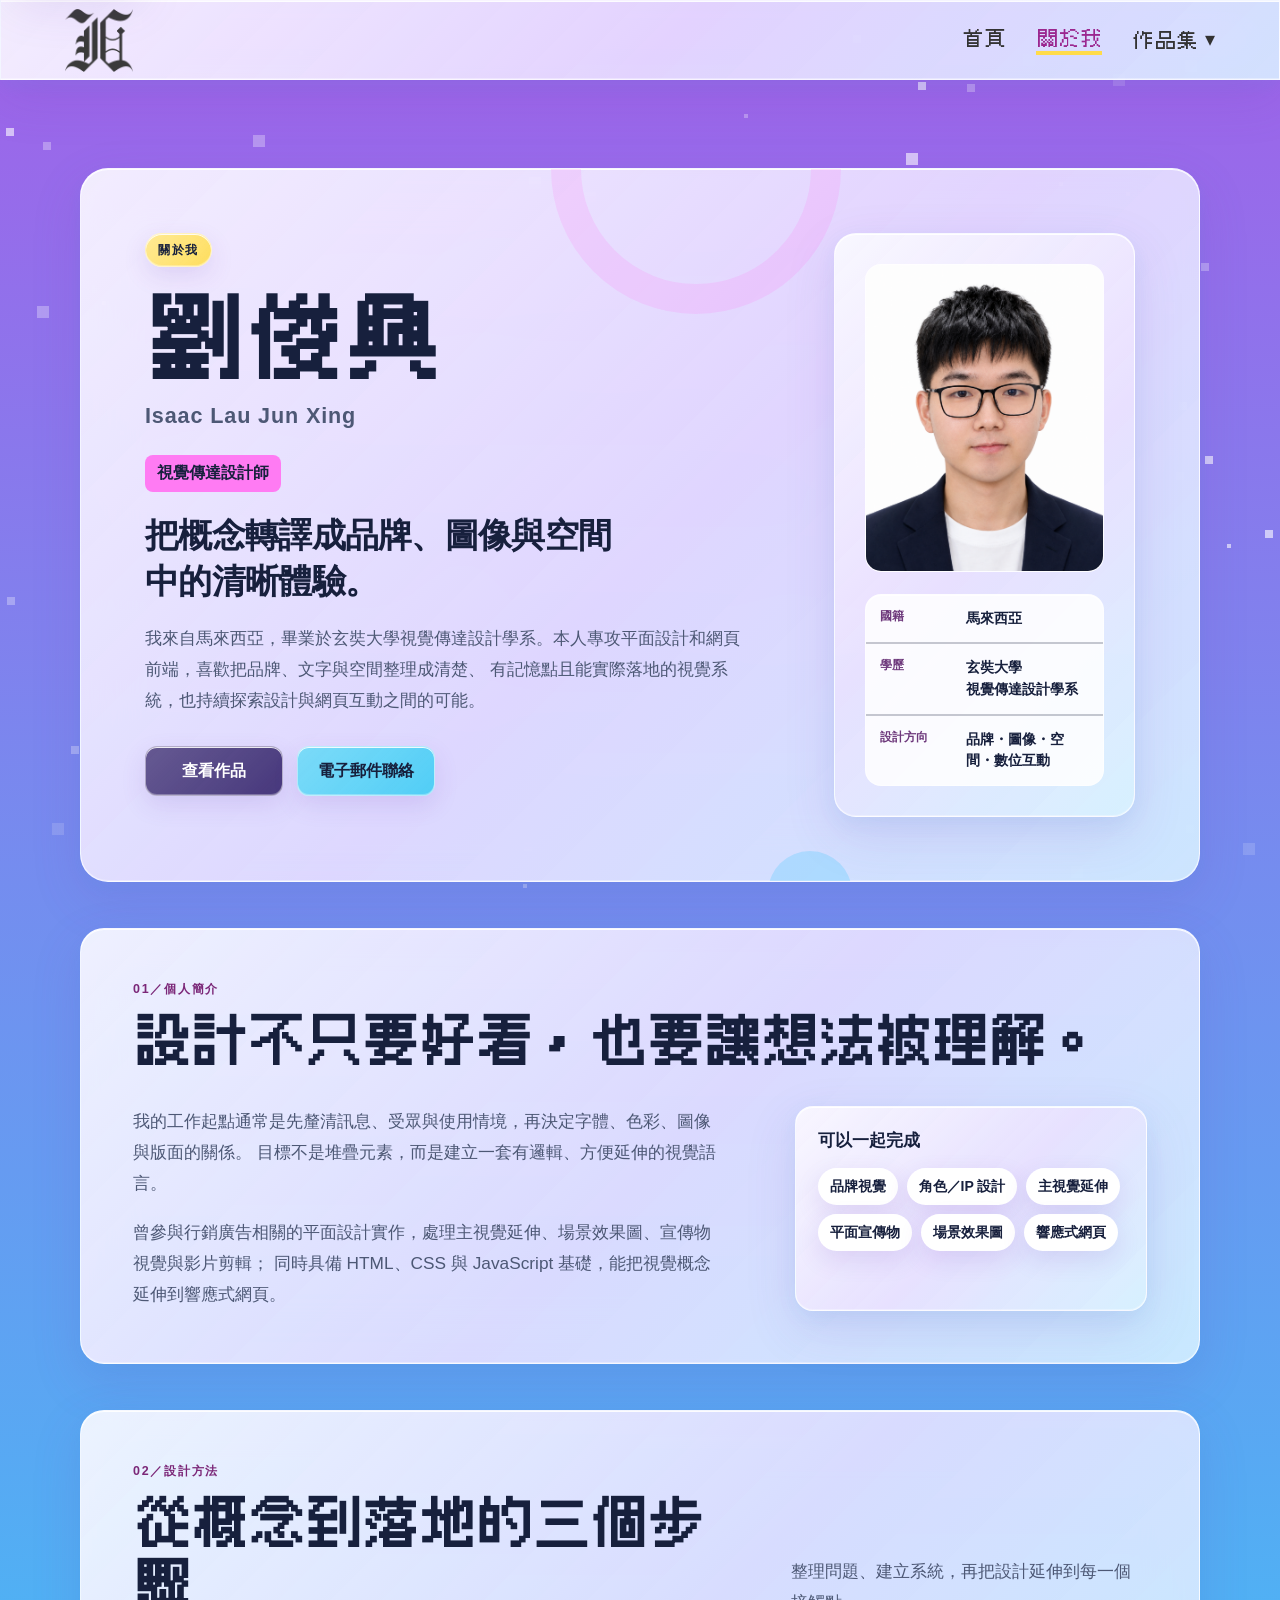
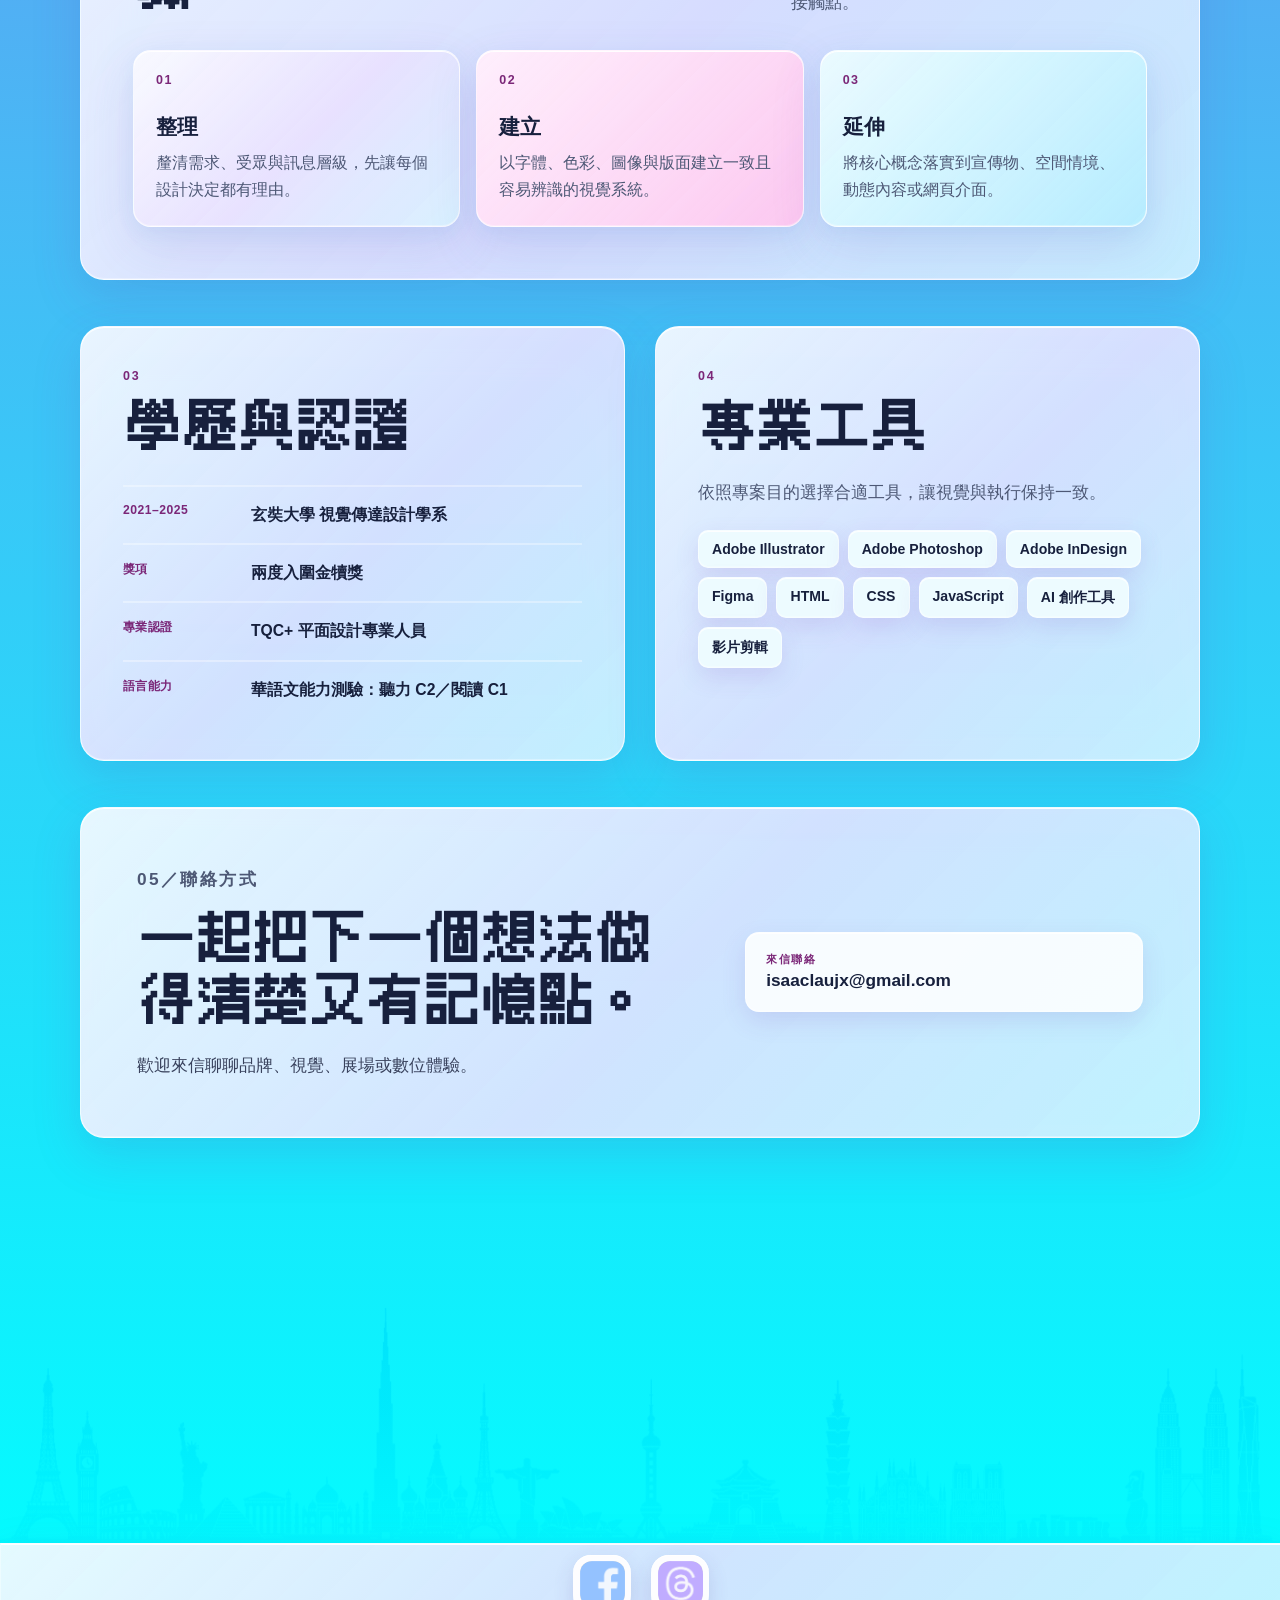
==== commit 4e6a0e47: "Deploy portfolio gallery and liquid glass updates" ====
--- a/html/introduction.html
+++ b/html/introduction.html
@@ -22,6 +22,7 @@
     <link rel="stylesheet" href="../css/introduction.css">
     <link rel="stylesheet" href="../css/particles.css">
     <link rel="stylesheet" href="../css/back_to_top.css">
+    <link rel="stylesheet" href="../css/liquid_glass.css">
     <link rel="stylesheet" href="../css/konami_rocket.css?v=20260712-ios-backdrop">
 </head>
 
--- a/css/liquid_glass.css
+++ b/css/liquid_glass.css
@@ -0,0 +1,484 @@
+/*
+ * 全站網頁版液態玻璃材質。
+ * 這是以 CSS backdrop-filter 製作的網頁近似效果，不是 Apple 原生材質。
+ */
+
+:root {
+    --liquid-glass-blur: 28px;
+    --liquid-glass-control-blur: 14px;
+    --liquid-glass-edge: rgba(255, 255, 255, 0.72);
+    --liquid-glass-edge-soft: rgba(255, 255, 255, 0.54);
+    --liquid-glass-surface:
+        linear-gradient(135deg, rgba(255, 255, 255, 0.74), rgba(235, 224, 255, 0.68) 52%, rgba(211, 247, 255, 0.64)),
+        rgba(231, 228, 255, 0.66);
+    --liquid-glass-chrome:
+        linear-gradient(105deg, rgba(248, 232, 255, 0.9), rgba(226, 246, 255, 0.84)),
+        rgba(237, 230, 255, 0.76);
+    --liquid-glass-shadow:
+        inset 0 1px 0 rgba(255, 255, 255, 0.92),
+        inset 0 -1px 0 rgba(255, 255, 255, 0.32),
+        0 18px 50px rgba(111, 67, 181, 0.15),
+        0 6px 18px rgba(52, 193, 225, 0.08);
+    --liquid-glass-control-shadow:
+        inset 0 1px 0 rgba(255, 255, 255, 0.88),
+        inset 0 -1px 0 rgba(255, 255, 255, 0.28),
+        0 9px 24px rgba(111, 67, 181, 0.14);
+}
+
+/* 大型結構使用較厚的玻璃，承接背景漸層與粒子。 */
+:is(
+    header,
+    footer,
+    .card-top,
+    .about-skip-link,
+    .about-hero,
+    .about-section,
+    .about-detail-card,
+    .about-snapshot,
+    .about-scope,
+    .about-methods li,
+    .about-contact,
+    .about-email-dialog__panel,
+    .portfolio-gallery-skip-link,
+    .portfolio-gallery-carousel__status
+) {
+    border: 1px solid var(--liquid-glass-edge);
+    background: var(--liquid-glass-surface);
+    box-shadow: var(--liquid-glass-shadow);
+    -webkit-backdrop-filter: blur(var(--liquid-glass-blur)) saturate(124%) brightness(1.02) contrast(1.01);
+    backdrop-filter: blur(var(--liquid-glass-blur)) saturate(124%) brightness(1.02) contrast(1.01);
+}
+
+header,
+footer {
+    border-inline: 0;
+    background: var(--liquid-glass-chrome);
+    box-shadow:
+        inset 0 1px 0 rgba(255, 255, 255, 0.82),
+        0 10px 30px rgba(111, 67, 181, 0.1);
+}
+
+footer {
+    box-shadow:
+        inset 0 1px 0 rgba(255, 255, 255, 0.72),
+        0 -10px 30px rgba(52, 193, 225, 0.08);
+}
+
+/*
+ * Footer 已是玻璃層，社群連結改用近乎實色的獨立底座。
+ * color 混合模式只替灰色底上色，保留白色品牌符號的亮度。
+ */
+footer a[href*="facebook.com"],
+footer a[href*="threads.com"] {
+    position: relative;
+    isolation: isolate;
+    display: grid;
+    width: 58px;
+    height: 58px;
+    box-sizing: border-box;
+    place-items: center;
+    overflow: hidden;
+    border: 0;
+    border-radius: 18px;
+    background: rgba(255, 255, 255, 0.94);
+    box-shadow:
+        inset 0 1px 0 rgba(255, 255, 255, 0.96),
+        0 8px 20px rgba(82, 65, 145, 0.16);
+    -webkit-backdrop-filter: none;
+    backdrop-filter: none;
+    transition:
+        transform 160ms cubic-bezier(0.22, 0.72, 0.16, 1),
+        box-shadow 160ms ease;
+}
+
+footer a[href*="facebook.com"] img,
+footer a[href*="threads.com"] img {
+    position: relative;
+    z-index: 1;
+    display: block;
+    width: 45px;
+    height: 45px;
+    border-radius: 12px;
+    filter: contrast(1.08);
+}
+
+footer a[href*="facebook.com"]::after,
+footer a[href*="threads.com"]::after {
+    position: absolute;
+    z-index: 2;
+    width: 45px;
+    height: 45px;
+    border-radius: 12px;
+    content: "";
+    mix-blend-mode: color;
+    pointer-events: none;
+}
+
+footer a[href*="facebook.com"]::after {
+    background: #1877f2;
+}
+
+footer a[href*="threads.com"]::after {
+    background: #6542d6;
+}
+
+@media (hover: hover) and (pointer: fine) {
+    footer a[href*="facebook.com"]:hover,
+    footer a[href*="threads.com"]:hover {
+        transform: translateY(-2px);
+        box-shadow:
+            inset 0 1px 0 rgba(255, 255, 255, 0.98),
+            0 11px 24px rgba(82, 65, 145, 0.2);
+    }
+}
+
+footer a[href*="facebook.com"]:active,
+footer a[href*="threads.com"]:active {
+    transform: scale(0.96);
+}
+
+/* 小型控制使用較輕的玻璃，避免按鈕看起來厚重。 */
+:is(
+    button,
+    [role="button"],
+    .index-btn,
+    .card-btn,
+    .back-to-top,
+    .about-button,
+    .about-contact__email,
+    .about-email-dialog__close,
+    .about-email-dialog__option,
+    .about-kicker,
+    .about-scope li,
+    .about-tool-list li,
+    .portfolio-gallery__eyebrow,
+    .portfolio-gallery-carousel__number,
+    .portfolio-gallery-carousel__button,
+    .portfolio-gallery-body .close-preview
+) {
+    border: 1px solid var(--liquid-glass-edge-soft);
+    box-shadow: var(--liquid-glass-control-shadow);
+    -webkit-backdrop-filter: blur(var(--liquid-glass-control-blur)) saturate(128%) brightness(1.02);
+    backdrop-filter: blur(var(--liquid-glass-control-blur)) saturate(128%) brightness(1.02);
+}
+
+/* 按鈕內層只保留柔和高光，不再產生雙層粗框。 */
+.btn-inner {
+    width: 100%;
+    height: 100%;
+    margin: 0;
+    border: 0;
+    border-radius: inherit;
+    background: linear-gradient(135deg, rgba(255, 255, 255, 0.26), rgba(255, 255, 255, 0.04));
+    box-shadow: inset 0 1px 0 rgba(255, 255, 255, 0.58);
+}
+
+.btn-pink,
+.card-btn,
+.back-to-top {
+    background:
+        linear-gradient(135deg, rgba(255, 255, 255, 0.28), rgba(255, 255, 255, 0.04)),
+        rgba(255, 104, 239, 0.94);
+}
+
+.btn-blue,
+.about-button--secondary,
+.portfolio-gallery-carousel__button {
+    background:
+        linear-gradient(135deg, rgba(255, 255, 255, 0.28), rgba(255, 255, 255, 0.04)),
+        rgba(65, 203, 246, 0.94);
+}
+
+.portfolio-gallery-carousel__button:last-child {
+    background:
+        linear-gradient(135deg, rgba(255, 255, 255, 0.28), rgba(255, 255, 255, 0.04)),
+        rgba(255, 104, 239, 0.94);
+}
+
+.about-button--primary,
+.about-email-dialog__option--primary {
+    color: #ffffff;
+    background:
+        linear-gradient(135deg, rgba(255, 255, 255, 0.18), rgba(255, 255, 255, 0.02)),
+        rgba(59, 42, 114, 0.94);
+}
+
+.about-contact {
+    background:
+        linear-gradient(135deg, rgba(255, 252, 209, 0.94), rgba(255, 238, 132, 0.76) 62%, rgba(211, 247, 255, 0.58)),
+        rgba(255, 226, 86, 0.9);
+}
+
+.about-snapshot {
+    background:
+        linear-gradient(145deg, rgba(196, 242, 255, 0.9), rgba(218, 199, 255, 0.86) 64%, rgba(255, 198, 240, 0.82)),
+        rgba(229, 226, 255, 0.82);
+}
+
+.about-methods li:nth-child(2) {
+    background:
+        linear-gradient(135deg, rgba(255, 241, 253, 0.88), rgba(255, 191, 237, 0.7)),
+        rgba(255, 222, 247, 0.8);
+}
+
+.about-methods li:nth-child(3) {
+    background:
+        linear-gradient(135deg, rgba(238, 252, 255, 0.88), rgba(171, 234, 255, 0.7)),
+        rgba(211, 244, 255, 0.82);
+}
+
+/* 避免玻璃疊玻璃：內層保留高光，但不重複計算背景模糊。 */
+:is(
+    .about-hero .about-snapshot,
+    .about-hero .about-button,
+    .about-section .about-scope,
+    .about-section .about-methods li,
+    .about-contact .about-contact__email,
+    .about-email-dialog__panel .about-email-dialog__close,
+    .about-email-dialog__panel .about-email-dialog__option
+) {
+    -webkit-backdrop-filter: none;
+    backdrop-filter: none;
+}
+
+/* 玻璃內的內容層保持清晰，不重複堆疊模糊材質。 */
+:is(
+    .about-snapshot__brand,
+    .about-facts,
+    .about-email-dialog__address,
+    .about-contact__email,
+    .about-email-dialog__option
+) {
+    border: 1px solid rgba(255, 255, 255, 0.46);
+    background: rgba(255, 255, 255, 0.86);
+    box-shadow: inset 0 1px 0 rgba(255, 255, 255, 0.78);
+    -webkit-backdrop-filter: none;
+    backdrop-filter: none;
+}
+
+.about-email-dialog__option--primary {
+    background: rgba(59, 42, 114, 0.96);
+}
+
+.about-facts > div,
+.about-credentials li {
+    border-color: rgba(255, 255, 255, 0.34);
+}
+
+.about-email-dialog__close {
+    background: rgba(255, 219, 74, 0.94);
+}
+
+.portfolio-gallery__eyebrow,
+.portfolio-gallery-carousel__number,
+.about-kicker {
+    background:
+        linear-gradient(135deg, rgba(255, 255, 255, 0.38), rgba(255, 255, 255, 0.06)),
+        rgba(255, 219, 74, 0.94);
+}
+
+.portfolio-gallery-body .close-preview {
+    background: rgba(255, 255, 255, 0.3);
+}
+
+/* 導覽選單在頁首內保持單層；只有浮出的選單本身使用玻璃。 */
+.nav-links,
+.nav-links li a,
+.dropdown-content,
+.dropdown-content li a {
+    border-color: transparent;
+    box-shadow: none;
+}
+
+.dropdown-content {
+    border: 1px solid var(--liquid-glass-edge);
+    background:
+        linear-gradient(135deg, rgba(250, 231, 255, 0.9), rgba(220, 247, 255, 0.84)),
+        rgba(237, 230, 255, 0.86);
+    box-shadow: var(--liquid-glass-control-shadow);
+    -webkit-backdrop-filter: blur(var(--liquid-glass-control-blur)) saturate(124%) brightness(1.02);
+    backdrop-filter: blur(var(--liquid-glass-control-blur)) saturate(124%) brightness(1.02);
+}
+
+/* 作品本體保持乾淨，不把投影誤當成玻璃厚度。 */
+.portfolio-gallery__heading h1 {
+    text-shadow: none;
+}
+
+.portfolio-gallery-carousel__image,
+.portfolio-gallery-carousel.is-enhanced
+    .portfolio-gallery-carousel__slide[data-position="active"]
+    .portfolio-gallery-carousel__image {
+    filter: none;
+}
+
+@media (hover: hover) and (pointer: fine) {
+    :is(
+        .index-btn,
+        .card-btn,
+        .back-to-top,
+        .about-button,
+        .about-contact__email,
+        .about-email-dialog__option,
+        .portfolio-gallery-carousel__button
+    ):hover {
+        filter: brightness(1.04) saturate(1.06);
+        box-shadow:
+            inset 0 1px 0 rgba(255, 255, 255, 0.88),
+            0 12px 30px rgba(111, 67, 181, 0.16);
+        transform: translateY(-1px);
+    }
+}
+
+:is(
+    .index-btn,
+    .card-btn,
+    .back-to-top,
+    .about-button,
+    .about-contact__email,
+    .about-email-dialog__option,
+    .portfolio-gallery-carousel__button
+):active {
+    filter: brightness(0.98);
+    box-shadow: inset 0 1px 0 rgba(255, 255, 255, 0.54);
+    transform: scale(0.97);
+    transition-duration: 90ms;
+}
+
+/* 鍵盤焦點採品牌色，不使用黑色外框。 */
+:is(a, button, [role="button"], label):focus-visible,
+.about-body :is(a, button, label):focus-visible,
+.portfolio-gallery-body :is(a, button):focus-visible {
+    outline: 2px solid #7b2778;
+    outline-offset: 3px;
+}
+
+.preview-modal :is(a, button, [role="button"]):focus-visible,
+.about-email-dialog :is(a, button, [role="button"]):focus-visible {
+    outline-color: #ffdb4a;
+}
+
+@media screen and (max-width: 780px) {
+    :root {
+        --liquid-glass-blur: 18px;
+        --liquid-glass-control-blur: 10px;
+    }
+
+    .nav-links {
+        border: 1px solid var(--liquid-glass-edge);
+        background:
+            linear-gradient(135deg, rgba(250, 231, 255, 0.92), rgba(220, 247, 255, 0.88)),
+            rgba(237, 230, 255, 0.9);
+        box-shadow: var(--liquid-glass-control-shadow);
+        -webkit-backdrop-filter: blur(var(--liquid-glass-control-blur)) saturate(122%) brightness(1.02);
+        backdrop-filter: blur(var(--liquid-glass-control-blur)) saturate(122%) brightness(1.02);
+    }
+}
+
+@supports not ((-webkit-backdrop-filter: blur(1px)) or (backdrop-filter: blur(1px))) {
+    :is(
+        header,
+        footer,
+        .card-top,
+        .about-hero,
+        .about-section,
+        .about-detail-card,
+        .about-snapshot,
+        .about-scope,
+        .about-methods li,
+        .about-contact,
+        .about-email-dialog__panel,
+        .portfolio-gallery-carousel__status,
+        .dropdown-content,
+        .nav-links
+    ) {
+        background: rgba(255, 255, 255, 0.9);
+    }
+}
+
+@media (prefers-reduced-transparency: reduce) {
+    :is(
+        header,
+        footer,
+        .card-top,
+        .about-hero,
+        .about-section,
+        .about-detail-card,
+        .about-snapshot,
+        .about-scope,
+        .about-methods li,
+        .about-contact,
+        .about-email-dialog__panel,
+        .portfolio-gallery-carousel__status,
+        .dropdown-content,
+        .nav-links
+    ) {
+        background: rgba(255, 255, 255, 0.94);
+        box-shadow: none;
+        -webkit-backdrop-filter: none;
+        backdrop-filter: none;
+    }
+}
+
+@media (prefers-contrast: more) {
+    :is(
+        button,
+        [role="button"],
+        .card-top,
+        .about-hero,
+        .about-section,
+        .about-detail-card,
+        .about-contact,
+        .portfolio-gallery-carousel__button,
+        .portfolio-gallery-carousel__status
+    ) {
+        border-color: rgba(83, 39, 112, 0.82);
+    }
+}
+
+@media (prefers-reduced-motion: reduce) {
+    footer a[href*="facebook.com"],
+    footer a[href*="threads.com"] {
+        transition: none;
+    }
+
+    footer a[href*="facebook.com"]:hover,
+    footer a[href*="threads.com"]:hover,
+    footer a[href*="facebook.com"]:active,
+    footer a[href*="threads.com"]:active {
+        transform: none;
+    }
+
+    :is(
+        .index-btn,
+        .card-btn,
+        .back-to-top,
+        .about-button,
+        .about-contact__email,
+        .about-email-dialog__option,
+        .portfolio-gallery-carousel__button
+    ) {
+        transition: none;
+    }
+
+    :is(
+        .index-btn,
+        .card-btn,
+        .back-to-top,
+        .about-button,
+        .about-contact__email,
+        .about-email-dialog__option,
+        .portfolio-gallery-carousel__button
+    ):hover,
+    :is(
+        .index-btn,
+        .card-btn,
+        .back-to-top,
+        .about-button,
+        .about-contact__email,
+        .about-email-dialog__option,
+        .portfolio-gallery-carousel__button
+    ):active {
+        transform: none;
+    }
+}
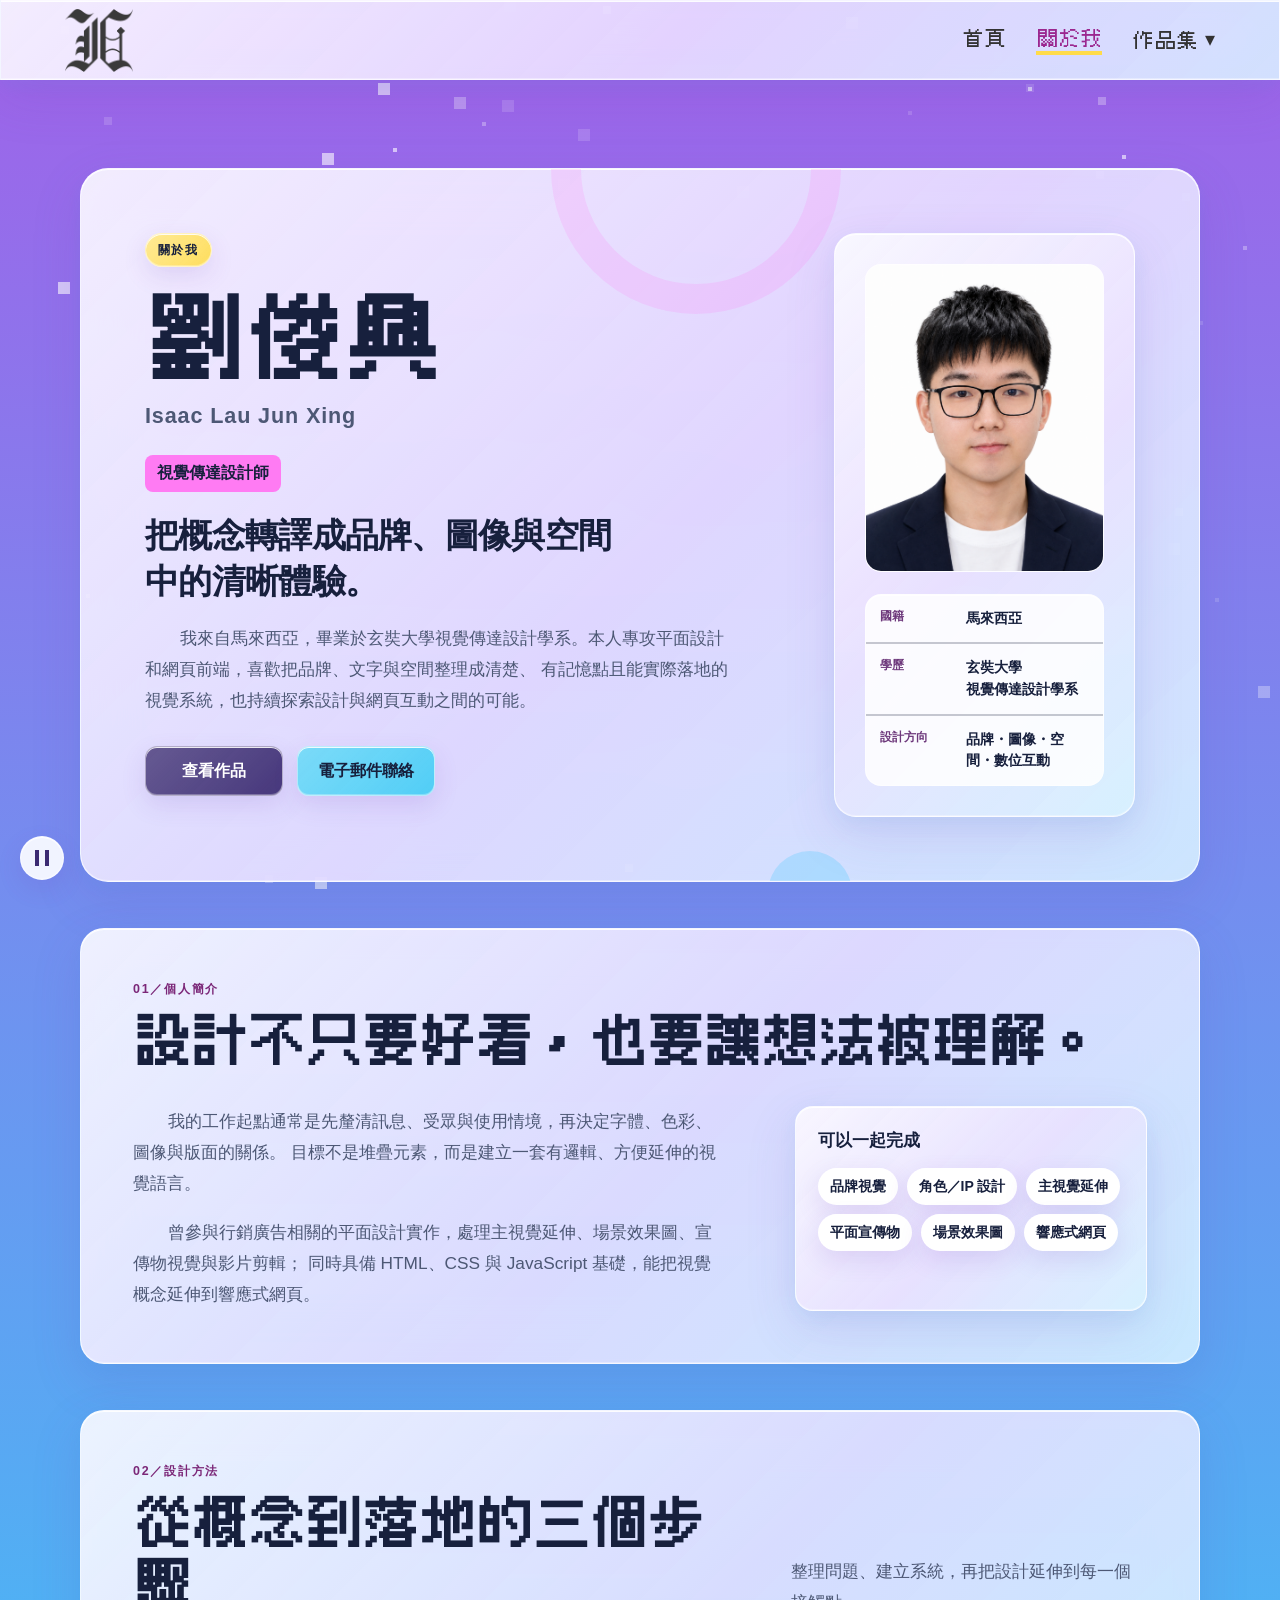
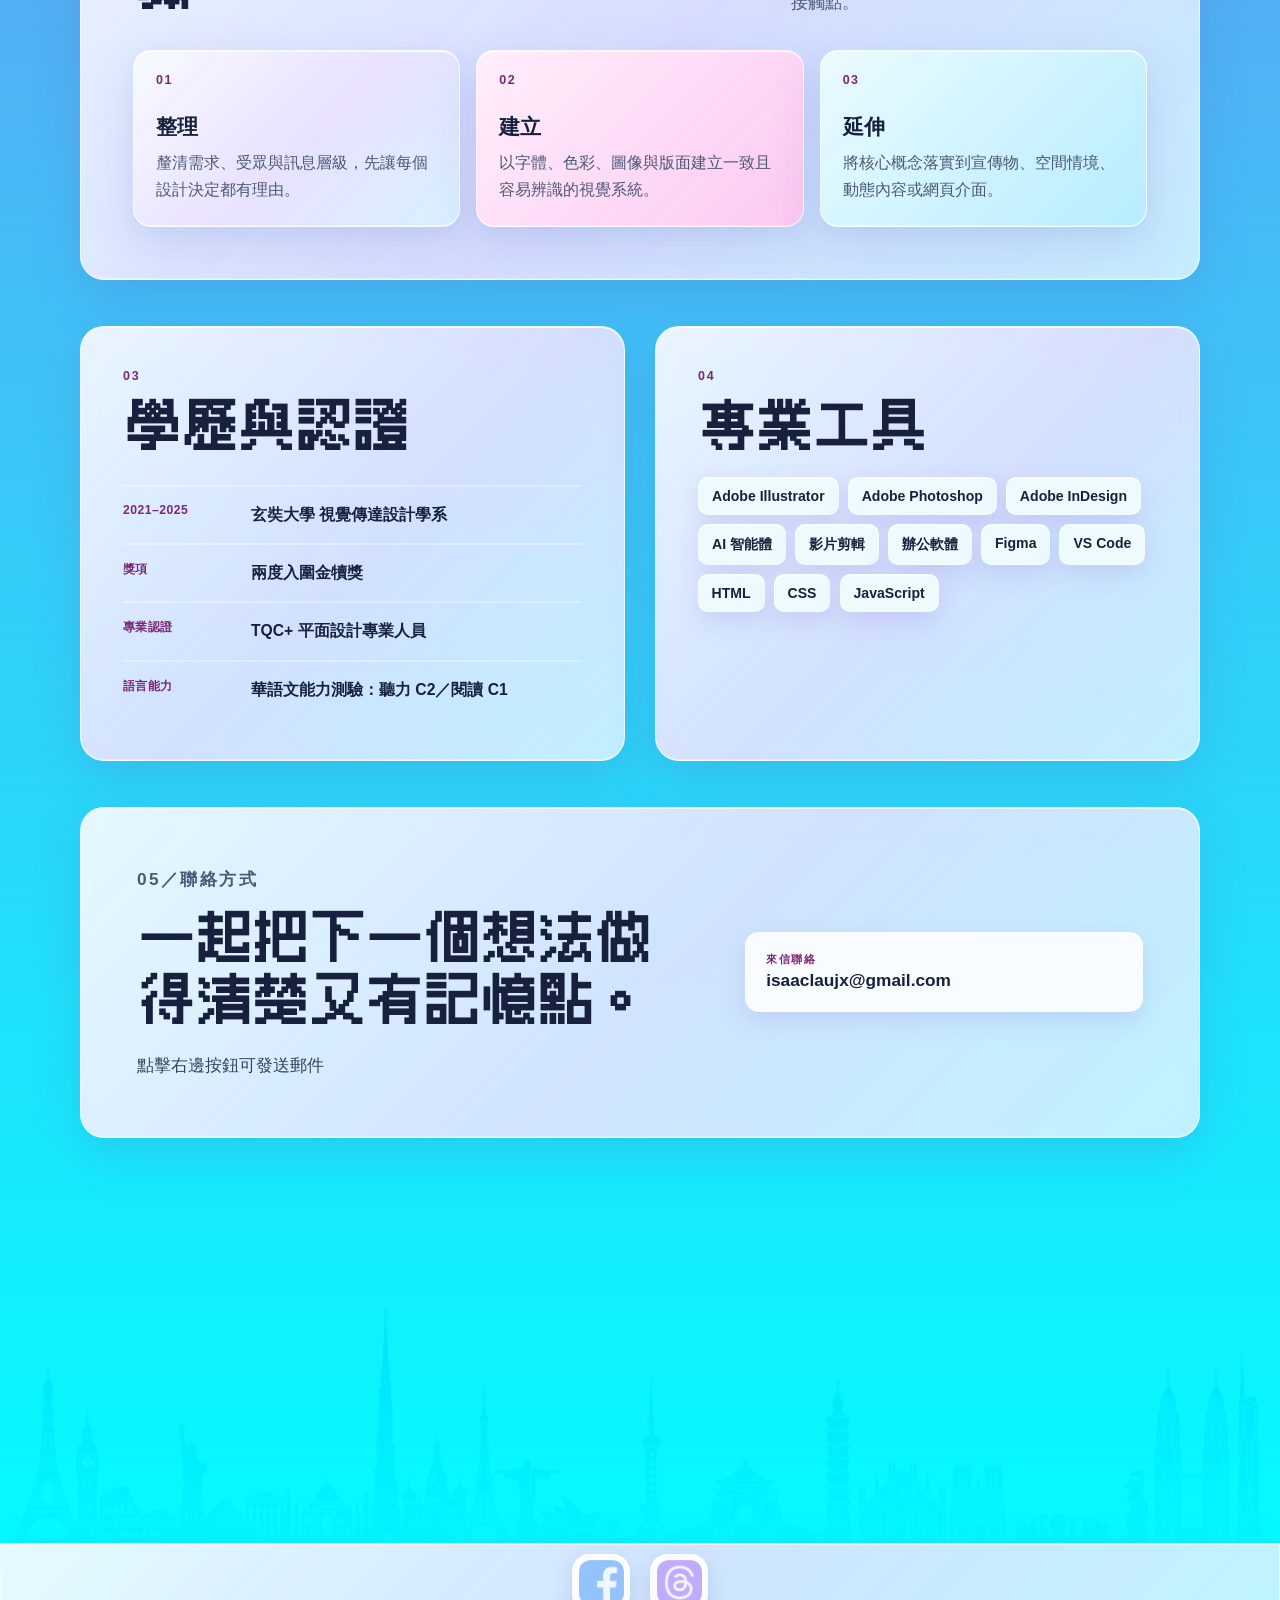
==== commit 3c832766: "Improve accessibility and update poster gallery" ====
--- a/html/introduction.html
+++ b/html/introduction.html
@@ -23,31 +23,31 @@
     <link rel="stylesheet" href="../css/particles.css">
     <link rel="stylesheet" href="../css/back_to_top.css">
     <link rel="stylesheet" href="../css/liquid_glass.css">
+    <link rel="stylesheet" href="../css/accessibility.css">
     <link rel="stylesheet" href="../css/konami_rocket.css?v=20260712-ios-backdrop">
 </head>
 
 <body class="about-body" data-analytics-clarity="disabled">
     <canvas id="particleCanvas" aria-hidden="true"></canvas>
-    <a class="about-skip-link" href="#main-content">跳至主要內容</a>
+    <a class="site-skip-link" href="#main-content">跳至主要內容</a>
 
     <header>
         <!-- 保留 alt="Logo"：手機版七連點彩蛋以此作為觸發目標。 -->
         <a href="../index.html" aria-label="前往作品集首頁">
             <img src="../img/my_logo.png" alt="Logo" width="68" height="63">
         </a>
-        <nav aria-label="主要導覽">
-            <input type="checkbox" id="nav-checkbox" aria-label="切換導覽選單">
-            <label for="nav-checkbox" class="menu-toggle" aria-label="開啟或關閉導覽選單">
+        <nav class="site-nav" data-site-nav aria-label="主要導覽">
+            <button class="menu-toggle" type="button" data-nav-toggle aria-controls="primary-navigation" aria-expanded="false" aria-label="開啟主要導覽選單">
                 <span></span>
                 <span></span>
                 <span></span>
-            </label>
-            <ul class="nav-links">
+            </button>
+            <ul class="nav-links" id="primary-navigation">
                 <li><a href="../index.html">首頁</a></li>
                 <li><a href="introduction.html" aria-current="page">關於我</a></li>
-                <li class="dropdown">
-                    <a href="javascript:void(0)" onclick="this.parentElement.classList.toggle('active')">作品集 ▾</a>
-                    <ul class="dropdown-content">
+                <li class="dropdown" data-nav-dropdown>
+                    <button class="dropdown-toggle" type="button" data-dropdown-toggle aria-controls="portfolio-navigation" aria-expanded="false">作品集 ▾</button>
+                    <ul class="dropdown-content" id="portfolio-navigation">
                         <li><a href="portfolio.html">全部作品</a></li>
                         <li><a href="portfolio/ip_design.html">形象設計</a></li>
                         <li><a href="portfolio/poster_design.html">海報設計</a></li>
@@ -59,7 +59,7 @@
         </nav>
     </header>
 
-    <main class="about-main" id="main-content" data-clarity-mask="true">
+    <main class="about-main" id="main-content" tabindex="-1" data-clarity-mask="true">
         <section class="about-hero" aria-labelledby="about-title">
             <div class="about-hero__copy">
                 <p class="about-kicker">關於我</p>
@@ -69,7 +69,7 @@
                 </h1>
                 <p class="about-role">視覺傳達設計師</p>
                 <p class="about-lead">把概念轉譯成品牌、圖像與空間中的清晰體驗。</p>
-                <p class="about-summary">
+                <p class="about-summary about-text-indent">
                     我來自馬來西亞，畢業於玄奘大學視覺傳達設計學系。本人專攻平面設計和網頁前端，喜歡把品牌、文字與空間整理成清楚、
                     有記憶點且能實際落地的視覺系統，也持續探索設計與網頁互動之間的可能。
                 </p>
@@ -119,11 +119,11 @@
             </div>
             <div class="about-story__content">
                 <div class="about-story__copy">
-                    <p>
+                   <p class="about-text-indent">
                         我的工作起點通常是先釐清訊息、受眾與使用情境，再決定字體、色彩、圖像與版面的關係。
                         目標不是堆疊元素，而是建立一套有邏輯、方便延伸的視覺語言。
                     </p>
-                    <p>
+                    <p class="about-text-indent">
                         曾參與行銷廣告相關的平面設計實作，處理主視覺延伸、場景效果圖、宣傳物視覺與影片剪輯；
                         同時具備 HTML、CSS 與 JavaScript 基礎，能把視覺概念延伸到響應式網頁。
                     </p>
@@ -196,17 +196,20 @@
             <section class="about-detail-card" aria-labelledby="about-tools-title">
                 <p class="about-section__index">04</p>
                 <h2 id="about-tools-title">專業工具</h2>
-                <p class="about-detail-card__intro">依照專案目的選擇合適工具，讓視覺與執行保持一致。</p>
+                <br>
+                <!-- <p class="about-detail-card__intro">依照專案目的選擇合適工具，讓視覺與執行保持一致。</p> -->
                 <ul class="about-tool-list">
                     <li>Adobe Illustrator</li>
                     <li>Adobe Photoshop</li>
                     <li>Adobe InDesign</li>
+                    <li>AI 智能體</li>
+                    <li>影片剪輯</li>
+                    <li>辦公軟體</li>
                     <li>Figma</li>
+                    <li>VS Code</li>
                     <li>HTML</li>
                     <li>CSS</li>
                     <li>JavaScript</li>
-                    <li>AI 創作工具</li>
-                    <li>影片剪輯</li>
                 </ul>
             </section>
         </div>
@@ -215,7 +218,7 @@
             <div>
                 <p class="about-section__index">05／聯絡方式</p>
                 <h2 id="about-contact-title">一起把下一個想法做得清楚又有記憶點。</h2>
-                <p>歡迎來信聊聊品牌、視覺、展場或數位體驗。</p>
+                <p>點擊右邊按鈕可發送郵件</p>
             </div>
             <a class="about-contact__email"
                href="#email-contact-dialog"
@@ -292,6 +295,7 @@
         </a>
     </footer>
 
+    <script src="../script/accessibility.js"></script>
     <script src="../script/particles.js"></script>
     <script src="../script/email_contact.js" defer></script>
     <script src="../script/back_to_top.js"></script>
--- a/css/css.css
+++ b/css/css.css
@@ -101,7 +101,7 @@
     height: auto;
 }
 
-.card-btn {
+.card-btn {
     width: 220px;
     height: 60px;
     position: absolute;
@@ -133,8 +133,10 @@
     /* -------------------------------------------- */
 
     /* 關鍵：提升觸控反應 */
-    touch-action: manipulation;
-}
+    touch-action: manipulation;
+    display: block;
+    text-decoration: none;
+}
 
 /* 電腦端 Hover */
 @media (hover: hover) {
@@ -190,4 +192,4 @@
     align-items: center;
     gap: 20px;
     -webkit-tap-highlight-color: transparent;
-}+}
--- a/css/nav.css
+++ b/css/nav.css
@@ -1,4 +1,15 @@
 /* Navigation Styles */
+/*
+ * Layer scale: page media stays in the content layer, while the site header
+ * owns the navigation layer. This keeps glass/backdrop-filter stacking
+ * contexts from placing videos or galleries above the dropdown menu.
+ */
+header {
+    position: relative;
+    z-index: 1000;
+    overflow: visible;
+}
+
 nav {
     margin-left: auto;
     display: flex;
@@ -13,17 +24,22 @@
     gap: 30px;
 }
 
-.nav-links li a {
+.nav-links li a,
+.dropdown-toggle {
     text-decoration: none;
     color: #333333;
     font-family: "cubic_11", sans-serif;
     font-size: 20px;
     transition: color 0.3s ease;
     -webkit-tap-highlight-color: transparent;
-    outline: none;
-}
-
-.nav-links li a:hover {
+    border: 0;
+    background: transparent;
+    cursor: pointer;
+    padding: 0;
+}
+
+.nav-links li a:hover,
+.dropdown-toggle:hover {
     color: #ff7bf3;
 }
 
@@ -34,6 +50,13 @@
     cursor: pointer;
     gap: 5px;
     z-index: 100;
+    width: 44px;
+    height: 44px;
+    padding: 0;
+    border: 0;
+    background: transparent;
+    align-items: center;
+    justify-content: center;
     -webkit-tap-highlight-color: transparent;
 }
 
@@ -44,10 +67,6 @@
     background-color: #333333;
     border-radius: 3px;
     transition: 0.3s;
-}
-
-#nav-checkbox {
-    display: none;
 }
 
 /* Mobile Responsive < 780px */
@@ -79,18 +98,18 @@
         border-bottom: 1px solid #f0f0f0;
     }
 
-    #nav-checkbox:checked ~ .nav-links {
+    .site-nav.is-open .nav-links {
         display: flex;
     }
 
     /* Hamburger Animation */
-    #nav-checkbox:checked ~ .menu-toggle span:nth-child(1) {
+    .menu-toggle[aria-expanded="true"] span:nth-child(1) {
         transform: rotate(45deg) translate(5px, 6px);
     }
-    #nav-checkbox:checked ~ .menu-toggle span:nth-child(2) {
+    .menu-toggle[aria-expanded="true"] span:nth-child(2) {
         opacity: 0;
     }
-    #nav-checkbox:checked ~ .menu-toggle span:nth-child(3) {
+    .menu-toggle[aria-expanded="true"] span:nth-child(3) {
         transform: rotate(-45deg) translate(5px, -6px);
     }
 
@@ -111,6 +130,14 @@
     .dropdown-content li a {
         padding: 10px 40px;
         font-size: 16px;
+        text-align: left;
+    }
+
+    .dropdown-toggle {
+        display: block;
+        width: 100%;
+        padding: 15px 25px;
+        border-bottom: 1px solid #f0f0f0;
         text-align: left;
     }
 }
@@ -177,7 +204,8 @@
 
 /* Show dropdown on hover only on larger screens via CSS or it works implicitly since mobile is handled above */
 @media screen and (min-width: 781px) {
-    .dropdown:hover .dropdown-content {
-        display: block;
-    }
-}
+    .dropdown:hover .dropdown-content,
+    .dropdown.active .dropdown-content {
+        display: block;
+    }
+}
--- a/css/introduction.css
+++ b/css/introduction.css
@@ -187,6 +187,10 @@
 .about-summary {
     max-width: 62ch;
     margin: 0;
+}
+
+.about-text-indent {
+    text-indent: 2em;
 }
 
 .about-actions {
--- a/css/liquid_glass.css
+++ b/css/liquid_glass.css
@@ -195,6 +195,17 @@
         rgba(255, 104, 239, 0.94);
 }
 
+/* 左右輪播控制共用黃色互動回饋，避免下一張的粉色底蓋過狀態色。 */
+.portfolio-gallery-body .portfolio-gallery-carousel__button:active {
+    background-color: rgba(255, 219, 74, 0.96);
+}
+
+@media (hover: hover) and (pointer: fine) {
+    .portfolio-gallery-body .portfolio-gallery-carousel__button:hover {
+        background-color: rgba(255, 219, 74, 0.96);
+    }
+}
+
 .about-button--primary,
 .about-email-dialog__option--primary {
     color: #ffffff;
@@ -284,6 +295,7 @@
 /* 導覽選單在頁首內保持單層；只有浮出的選單本身使用玻璃。 */
 .nav-links,
 .nav-links li a,
+.dropdown-toggle,
 .dropdown-content,
 .dropdown-content li a {
     border-color: transparent;
@@ -355,6 +367,14 @@
 
 .preview-modal :is(a, button, [role="button"]):focus-visible,
 .about-email-dialog :is(a, button, [role="button"]):focus-visible {
+    outline-color: #ffdb4a;
+}
+
+/*
+ * 輪播的左右鍵會在鍵盤導覽時接收焦點。改用明亮黃色提示，
+ * 避免深紫色在半透明玻璃上看起來像點擊後留下的黑框。
+ */
+.portfolio-gallery-body .portfolio-gallery-carousel__button:focus-visible {
     outline-color: #ffdb4a;
 }
 
--- a/css/accessibility.css
+++ b/css/accessibility.css
@@ -0,0 +1,151 @@
+/* Site-wide WCAG 2.2 helpers. These styles stay visually dormant until used. */
+.site-visually-hidden {
+    position: absolute !important;
+    width: 1px !important;
+    height: 1px !important;
+    padding: 0 !important;
+    margin: -1px !important;
+    overflow: hidden !important;
+    clip: rect(0, 0, 0, 0) !important;
+    white-space: nowrap !important;
+    border: 0 !important;
+}
+
+.site-skip-link {
+    position: fixed;
+    z-index: 10001;
+    top: 10px;
+    left: 12px;
+    padding: 10px 16px;
+    border: 2px solid #7b2778;
+    border-radius: 12px;
+    color: #2b1642;
+    background: #ffffff;
+    font-family: "cubic_11", sans-serif;
+    font-size: 18px;
+    text-decoration: none;
+    transform: translateY(calc(-100% - 20px));
+    transition: none;
+}
+
+.site-skip-link:focus {
+    transform: translateY(0);
+}
+
+/* The skip-link target receives programmatic focus without adding a visual box. */
+main[tabindex="-1"]:focus {
+    outline: none;
+}
+
+footer {
+    box-sizing: border-box;
+}
+
+.menu-toggle,
+.dropdown-toggle {
+    appearance: none;
+    border: 0;
+    background: transparent;
+    box-shadow: none;
+    -webkit-backdrop-filter: none;
+    backdrop-filter: none;
+}
+
+/* Keep the header disclosure visually identical to the adjacent text links. */
+.site-nav .dropdown-toggle {
+    border: 0;
+    background: transparent;
+    box-shadow: none;
+    -webkit-backdrop-filter: none;
+    backdrop-filter: none;
+}
+
+.site-motion-toggle {
+    position: fixed;
+    z-index: 900;
+    bottom: 20px;
+    left: 20px;
+    display: grid;
+    width: 44px;
+    height: 44px;
+    padding: 0;
+    place-items: center;
+    border: 1px solid rgba(255, 255, 255, 0.72);
+    border-radius: 50%;
+    color: #3b2a72;
+    background: rgba(255, 255, 255, 0.9);
+    box-shadow: 0 8px 20px rgba(82, 65, 145, 0.18);
+    font: 700 18px/1 system-ui, sans-serif;
+    cursor: pointer;
+    -webkit-backdrop-filter: blur(10px);
+    backdrop-filter: blur(10px);
+}
+
+.site-motion-toggle:hover {
+    background: #ffffff;
+}
+
+.site-motion-toggle:focus-visible {
+    outline: 3px solid #7b2778;
+    outline-offset: 3px;
+}
+
+.site-motion-toggle[aria-pressed="true"] {
+    color: #ffffff;
+    background: rgba(59, 42, 114, 0.96);
+}
+
+.site-motion-toggle::before {
+    width: 14px;
+    height: 16px;
+    content: "";
+    background: linear-gradient(
+        90deg,
+        currentColor 0 4px,
+        transparent 4px 10px,
+        currentColor 10px 14px
+    );
+}
+
+.site-motion-toggle[aria-pressed="true"]::before {
+    width: 0;
+    height: 0;
+    margin-left: 3px;
+    border-top: 8px solid transparent;
+    border-bottom: 8px solid transparent;
+    border-left: 13px solid currentColor;
+    background: none;
+}
+
+/* The ambient ship is a GIF, so hiding it is the only reliable cross-browser pause. */
+.site-motion-paused .looping-ship {
+    visibility: hidden;
+    animation-play-state: paused;
+}
+
+@media screen and (max-width: 780px) {
+    .site-motion-toggle {
+        bottom: 20px;
+        left: 20px;
+        width: 44px;
+        height: 44px;
+    }
+}
+
+@media (prefers-reduced-motion: reduce) {
+    .site-skip-link {
+        transition: none;
+    }
+
+    .looping-ship {
+        visibility: hidden;
+        animation: none;
+    }
+}
+
+@media (forced-colors: active) {
+    .site-skip-link,
+    .site-motion-toggle {
+        border: 2px solid ButtonText;
+    }
+}
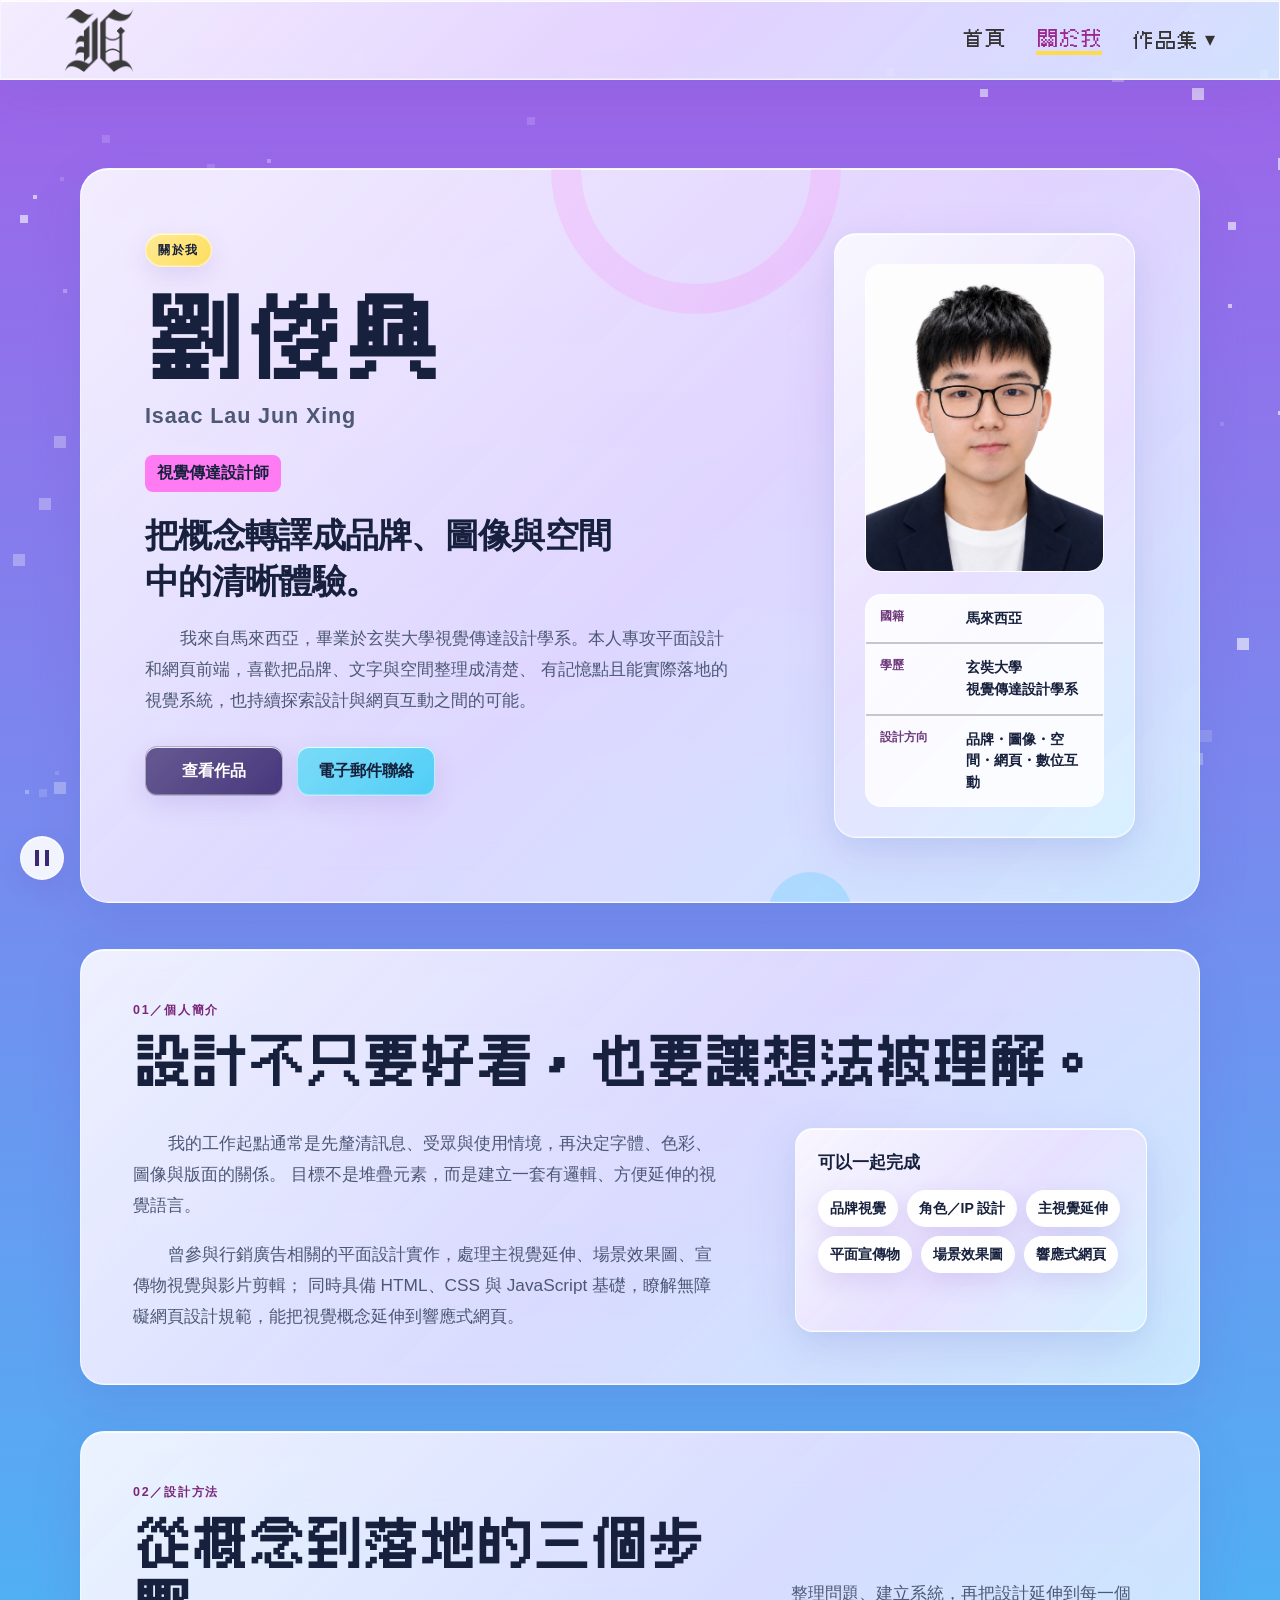
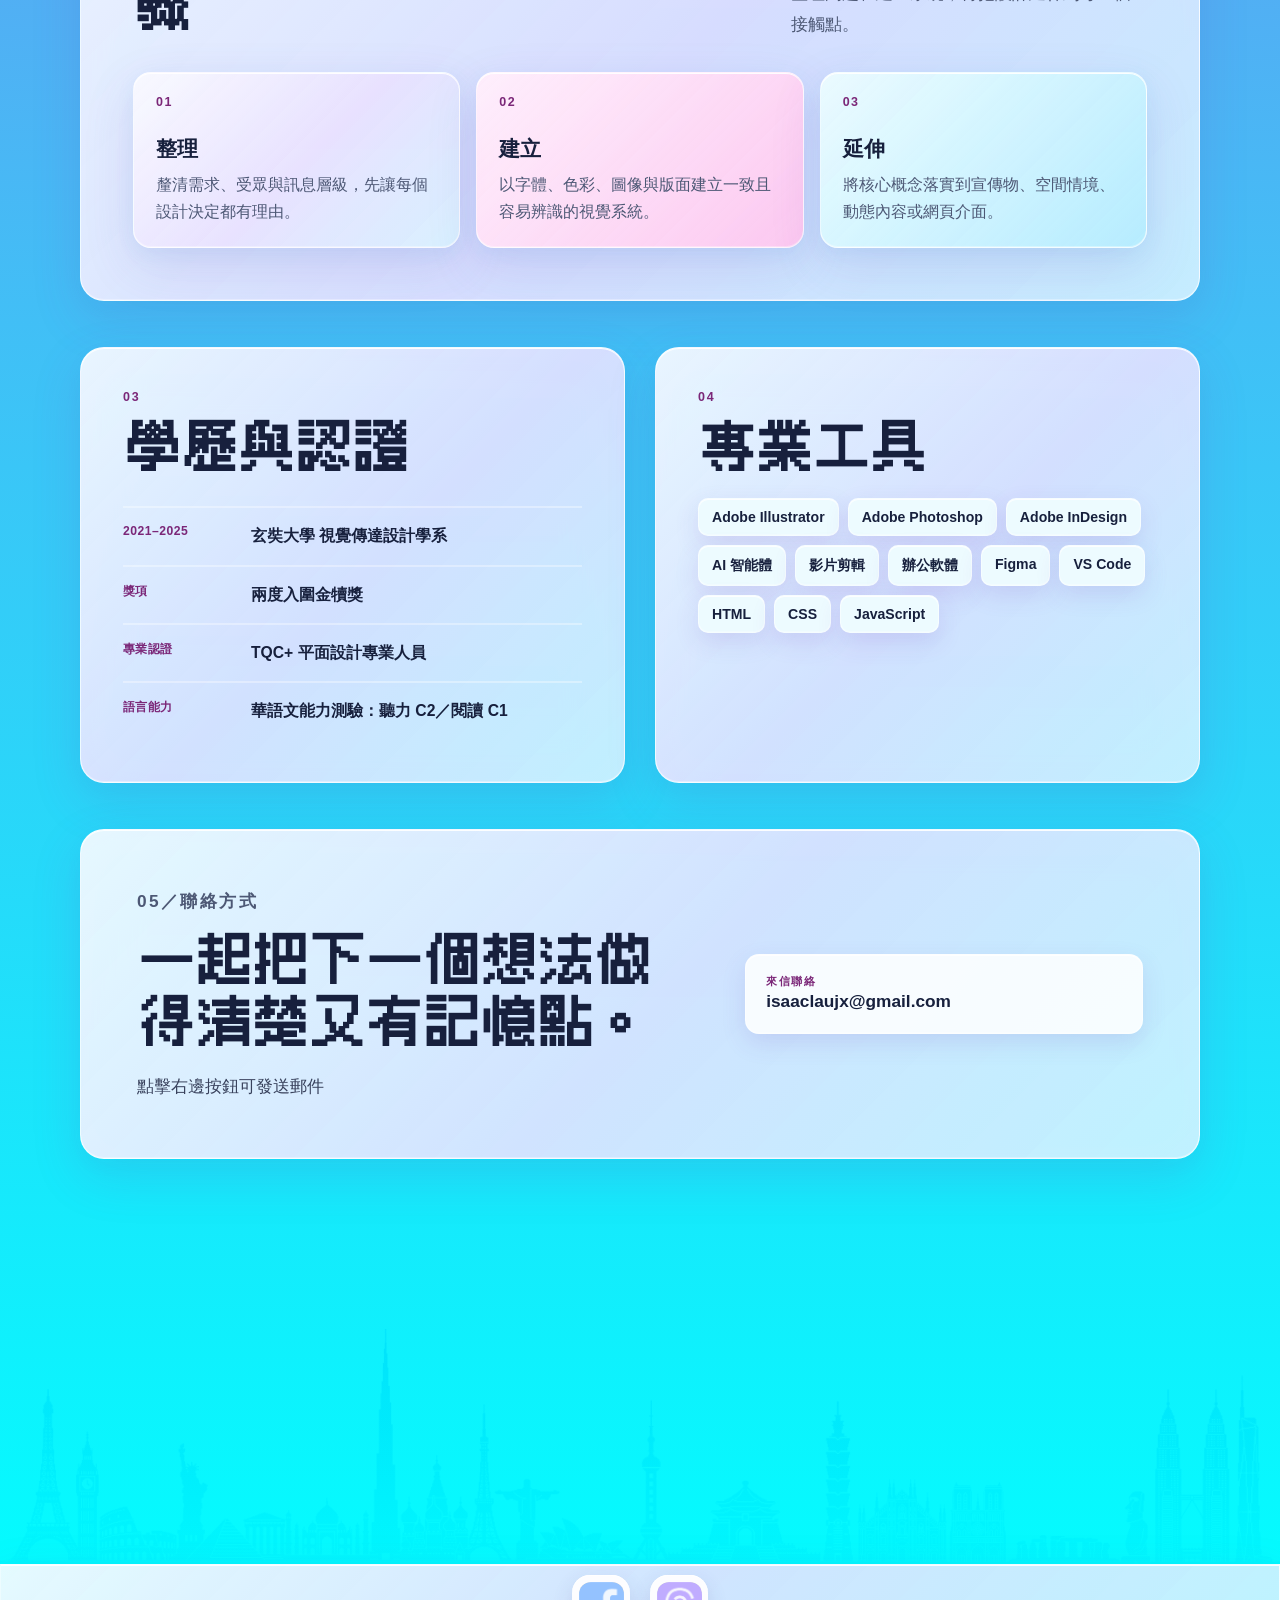
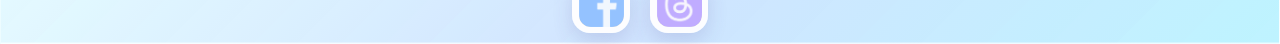
==== commit c8a361f9: "Update about page copy" ====
--- a/html/introduction.html
+++ b/html/introduction.html
@@ -106,7 +106,7 @@
                     </div>
                     <div>
                         <dt>設計方向</dt>
-                        <dd>品牌・圖像・空間・數位互動</dd>
+                        <dd>品牌・圖像・空間・網頁・數位互動</dd>
                     </div>
                 </dl>
             </div>
@@ -125,7 +125,7 @@
                     </p>
                     <p class="about-text-indent">
                         曾參與行銷廣告相關的平面設計實作，處理主視覺延伸、場景效果圖、宣傳物視覺與影片剪輯；
-                        同時具備 HTML、CSS 與 JavaScript 基礎，能把視覺概念延伸到響應式網頁。
+                        同時具備 HTML、CSS 與 JavaScript 基礎，瞭解無障礙網頁設計規範，能把視覺概念延伸到響應式網頁。
                     </p>
                 </div>
                 <div class="about-scope" aria-labelledby="about-scope-title">
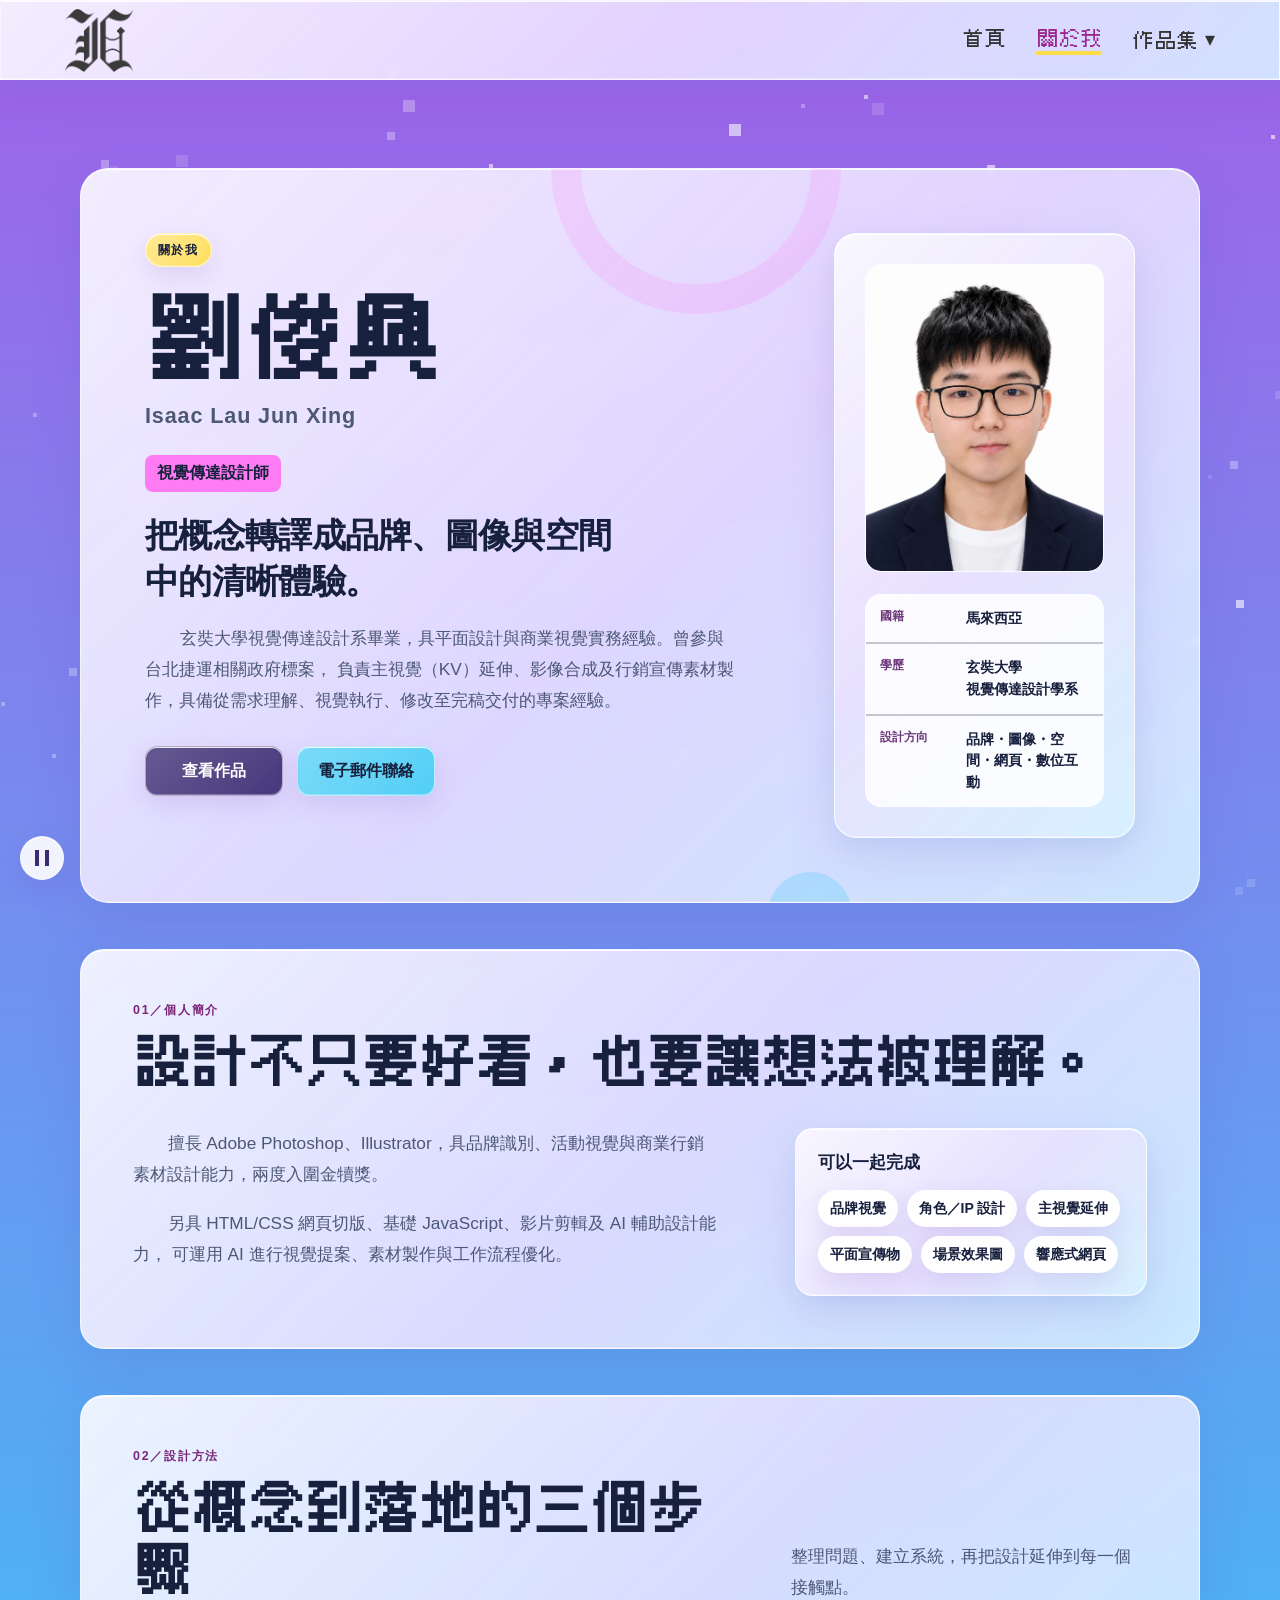
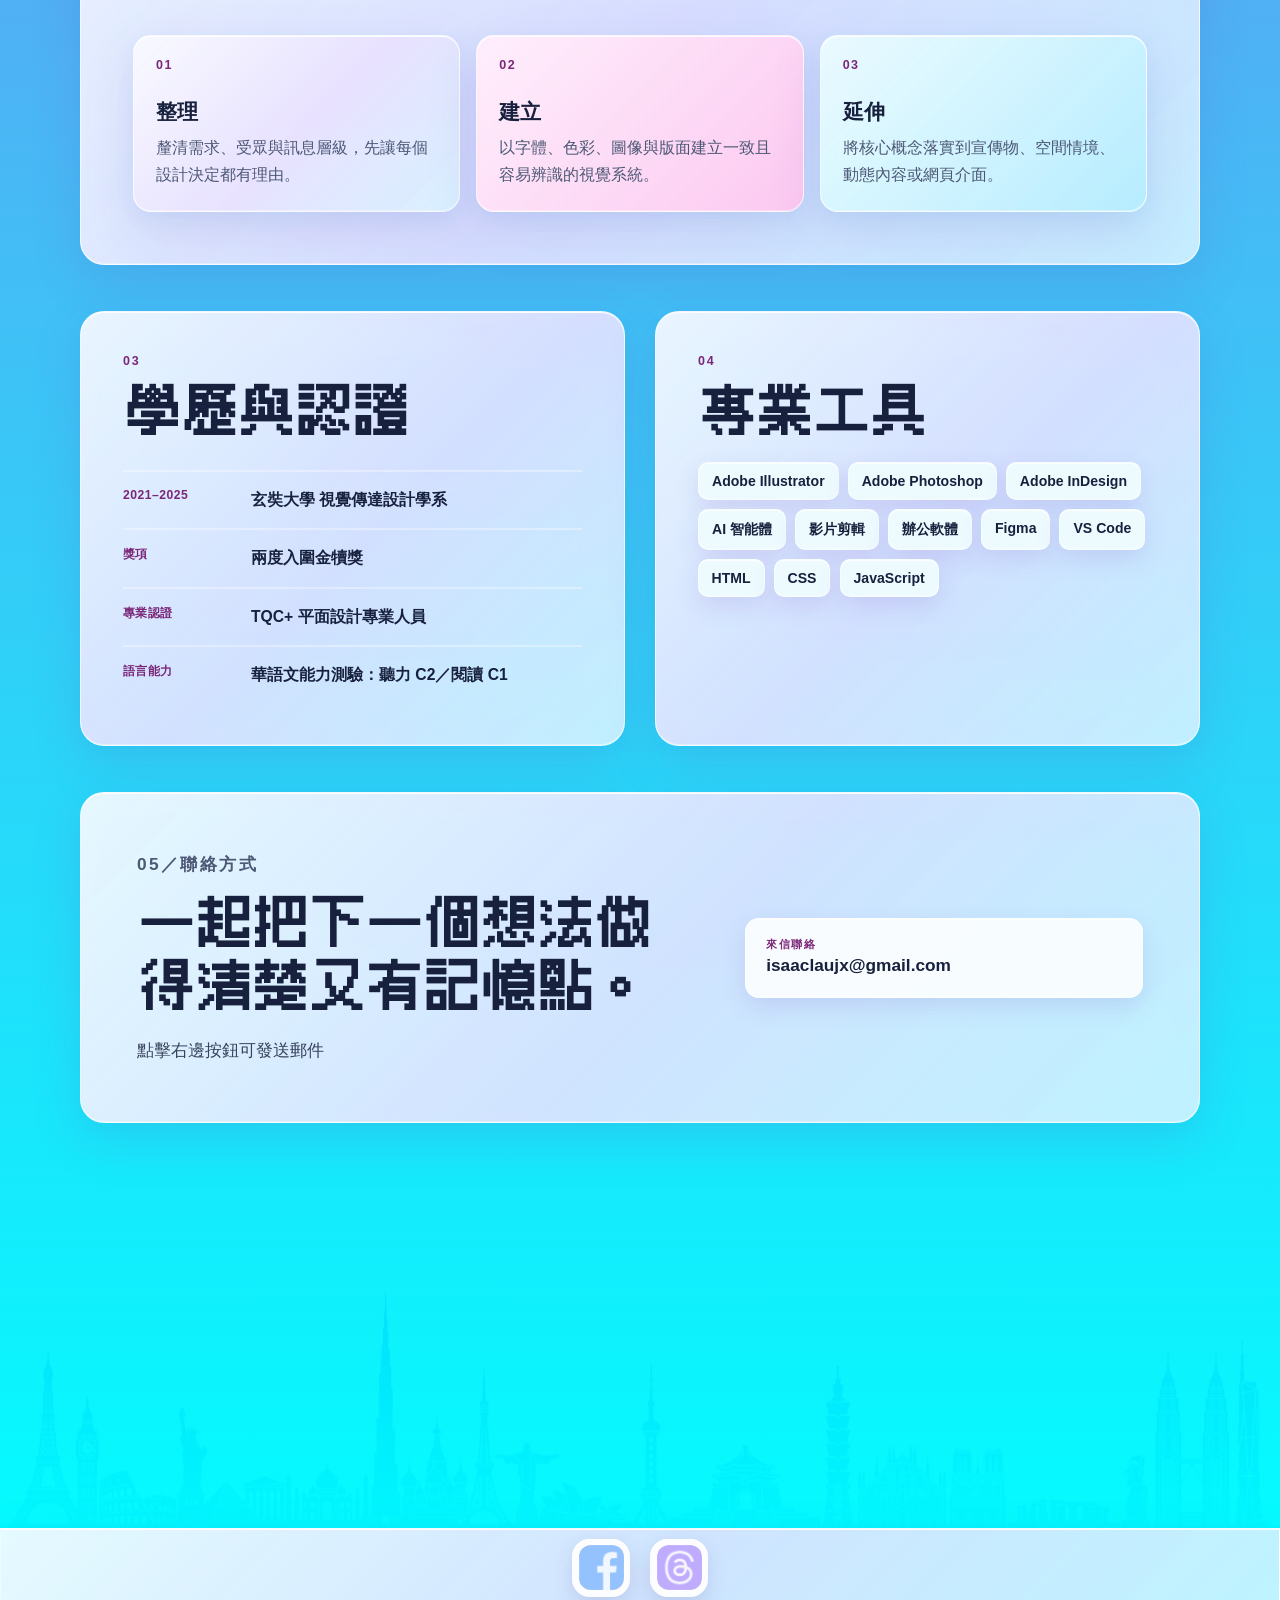
==== commit 93883511: "Update portfolio introduction" ====
--- a/html/introduction.html
+++ b/html/introduction.html
@@ -70,8 +70,8 @@
                 <p class="about-role">視覺傳達設計師</p>
                 <p class="about-lead">把概念轉譯成品牌、圖像與空間中的清晰體驗。</p>
                 <p class="about-summary about-text-indent">
-                    我來自馬來西亞，畢業於玄奘大學視覺傳達設計學系。本人專攻平面設計和網頁前端，喜歡把品牌、文字與空間整理成清楚、
-                    有記憶點且能實際落地的視覺系統，也持續探索設計與網頁互動之間的可能。
+                    玄奘大學視覺傳達設計系畢業，具平面設計與商業視覺實務經驗。曾參與台北捷運相關政府標案，
+                    負責主視覺（KV）延伸、影像合成及行銷宣傳素材製作，具備從需求理解、視覺執行、修改至完稿交付的專案經驗。
                 </p>
                 <div class="about-actions" aria-label="主要行動">
                     <a class="about-button about-button--primary" href="portfolio.html">查看作品</a>
@@ -120,12 +120,11 @@
             <div class="about-story__content">
                 <div class="about-story__copy">
                    <p class="about-text-indent">
-                        我的工作起點通常是先釐清訊息、受眾與使用情境，再決定字體、色彩、圖像與版面的關係。
-                        目標不是堆疊元素，而是建立一套有邏輯、方便延伸的視覺語言。
+                        擅長 Adobe Photoshop、Illustrator，具品牌識別、活動視覺與商業行銷素材設計能力，兩度入圍金犢獎。
                     </p>
                     <p class="about-text-indent">
-                        曾參與行銷廣告相關的平面設計實作，處理主視覺延伸、場景效果圖、宣傳物視覺與影片剪輯；
-                        同時具備 HTML、CSS 與 JavaScript 基礎，瞭解無障礙網頁設計規範，能把視覺概念延伸到響應式網頁。
+                        另具 HTML/CSS 網頁切版、基礎 JavaScript、影片剪輯及 AI 輔助設計能力，
+                        可運用 AI 進行視覺提案、素材製作與工作流程優化。
                     </p>
                 </div>
                 <div class="about-scope" aria-labelledby="about-scope-title">
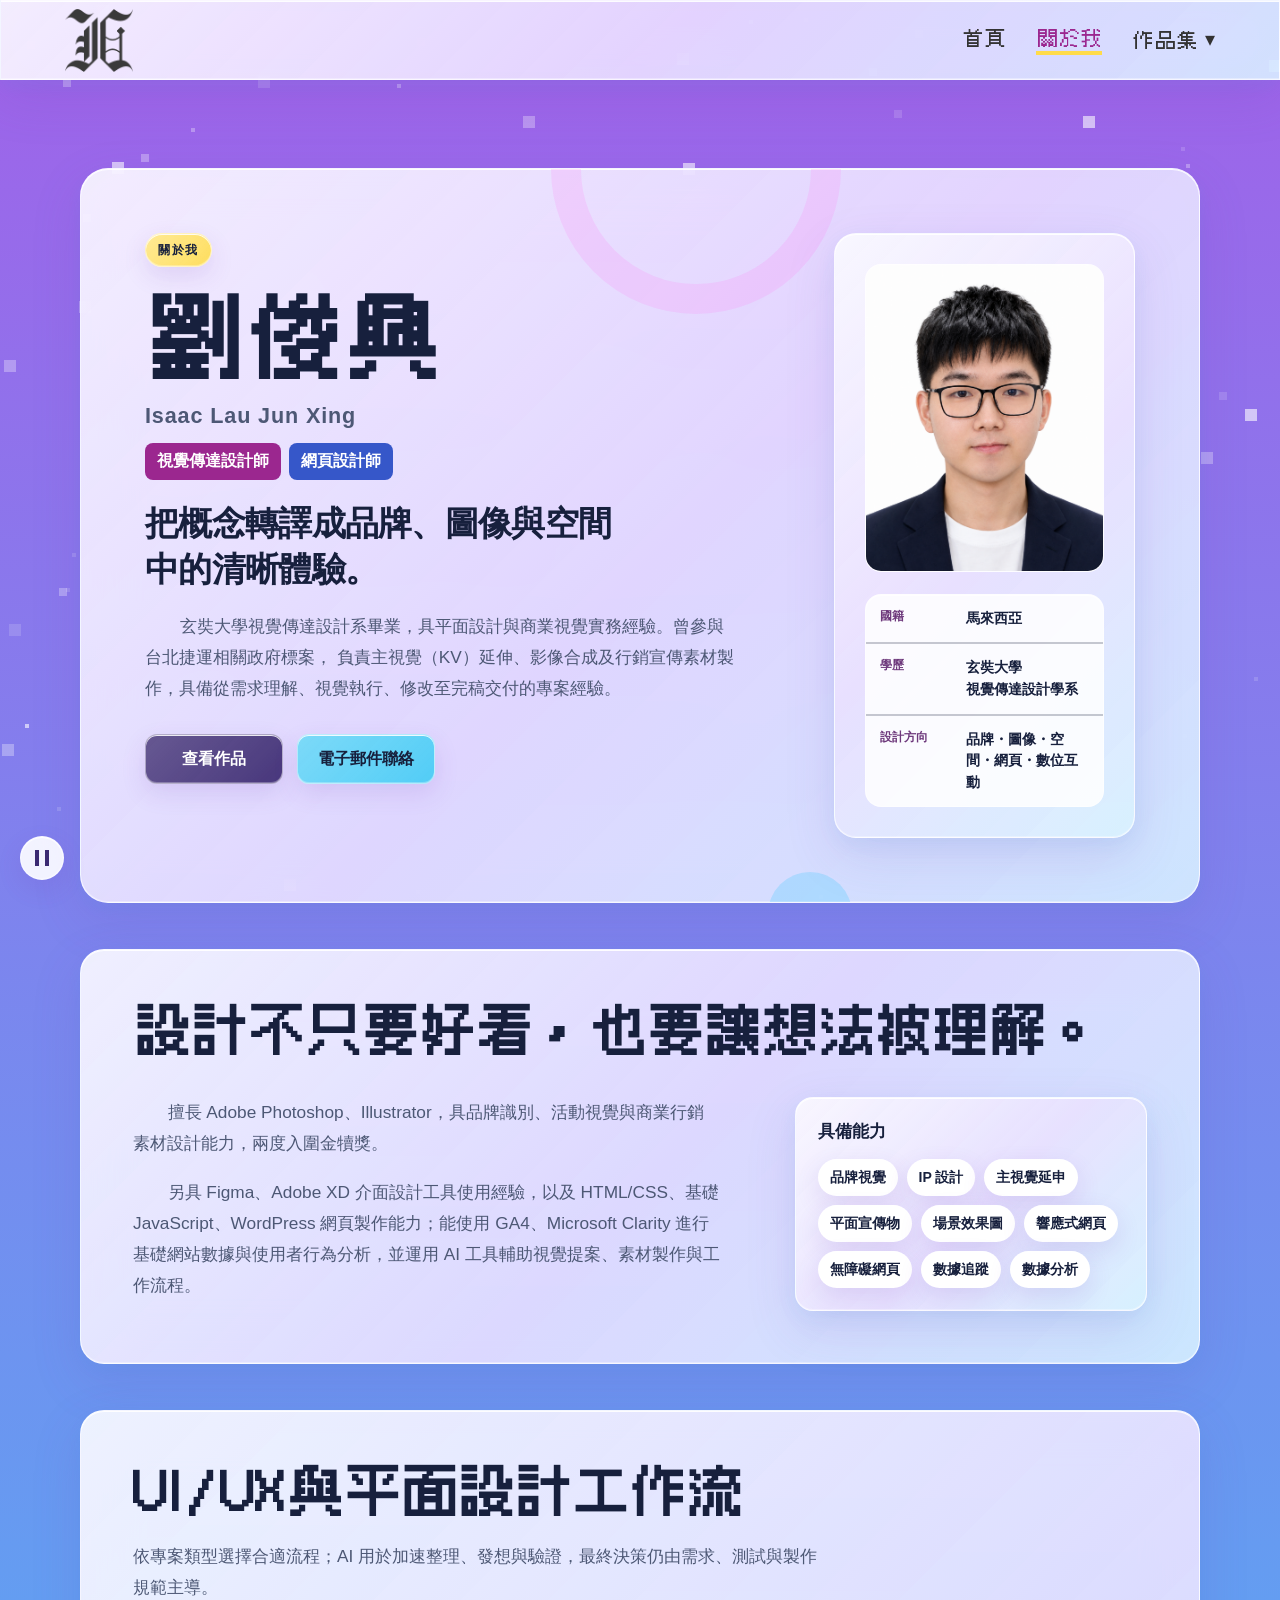
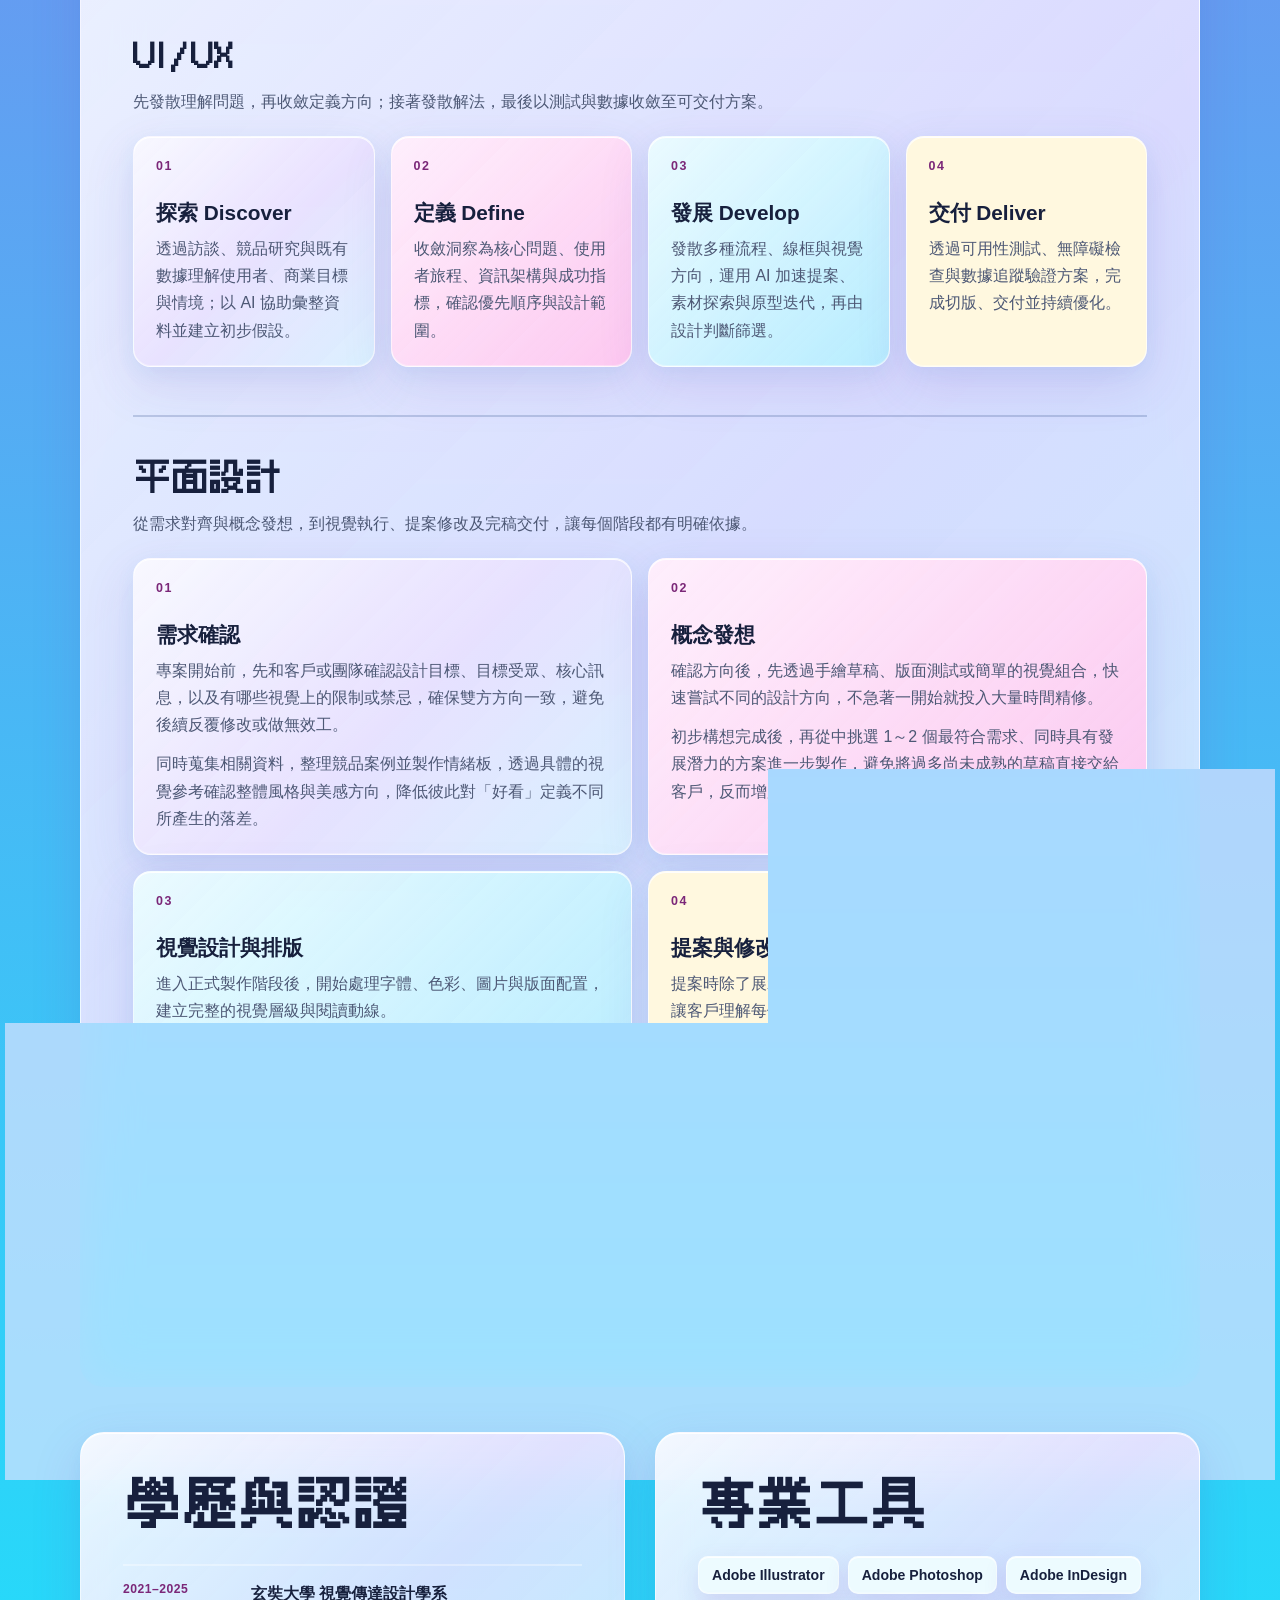
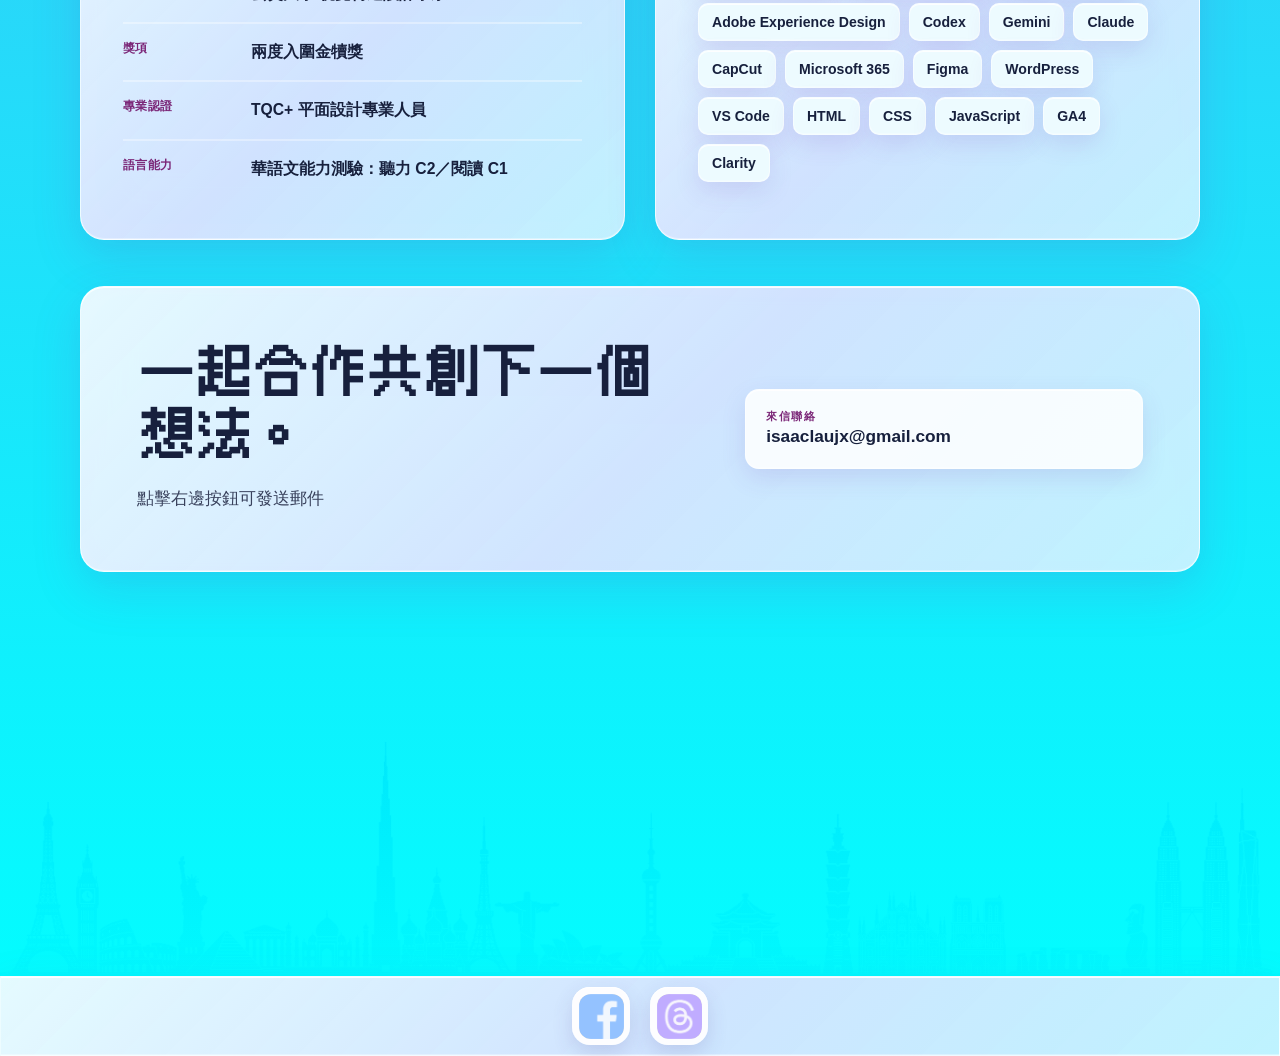
==== commit 4bde68be: "Deploy portfolio SEO and about page updates" ====
--- a/html/introduction.html
+++ b/html/introduction.html
@@ -6,16 +6,87 @@
     <script src="../script/analytics.js" defer></script>
     <meta charset="UTF-8">
     <meta name="viewport" content="width=device-width, initial-scale=1.0">
-    <meta name="description" content="認識視覺傳達設計師劉俊興（Isaac Lau Jun Xing）：品牌視覺、角色設計、主視覺延伸、空間效果與前端網頁實作。">
+    <meta name="description" content="認識視覺傳達設計師劉俊興：具商業視覺與政府標案經驗，擅長品牌識別、平面設計流程、網頁切版、UI/UX、數據追蹤與 AI 輔助設計。">
+    <meta name="author" content="劉俊興">
+    <meta name="robots" content="index, follow, max-image-preview:large, max-snippet:-1, max-video-preview:-1">
     <meta name="theme-color" content="#a062e9">
     <meta property="og:type" content="website">
     <meta property="og:locale" content="zh_TW">
-    <meta property="og:title" content="關於劉俊興｜視覺傳達設計師">
-    <meta property="og:description" content="把概念轉譯成品牌、圖像與空間中的清晰體驗。">
+    <meta property="og:site_name" content="劉俊興視覺設計作品集">
+    <meta property="og:title" content="關於劉俊興｜視覺傳達設計師與網頁設計">
+    <meta property="og:description" content="商業視覺、政府標案、品牌識別、網頁切版與 AI 輔助設計經驗。">
     <meta property="og:url" content="https://lauisaac11.github.io/portfolio/html/introduction.html">
+    <meta property="og:image" content="https://lauisaac11.github.io/portfolio/img/profile-photo.png">
+    <meta property="og:image:alt" content="視覺傳達設計師劉俊興個人照">
+    <meta name="twitter:card" content="summary_large_image">
+    <meta name="twitter:title" content="關於劉俊興｜視覺傳達設計師與網頁設計">
+    <meta name="twitter:description" content="商業視覺、政府標案、品牌識別、網頁切版與 AI 輔助設計經驗。">
+    <meta name="twitter:image" content="https://lauisaac11.github.io/portfolio/img/profile-photo.png">
+    <meta name="twitter:image:alt" content="視覺傳達設計師劉俊興個人照">
     <link rel="canonical" href="https://lauisaac11.github.io/portfolio/html/introduction.html">
     <link rel="icon" href="../img/my_logo.png" type="image/png">
-    <title>關於劉俊興｜視覺傳達設計師</title>
+    <title>關於劉俊興｜視覺傳達設計師與網頁設計</title>
+    <script type="application/ld+json">
+    {
+        "@context": "https://schema.org",
+        "@graph": [
+            {
+                "@type": "ProfilePage",
+                "@id": "https://lauisaac11.github.io/portfolio/html/introduction.html#webpage",
+                "url": "https://lauisaac11.github.io/portfolio/html/introduction.html",
+                "name": "關於劉俊興｜視覺傳達設計師與網頁設計",
+                "description": "劉俊興的商業視覺、政府標案、品牌識別、網頁切版與 AI 輔助設計經驗。",
+                "isPartOf": { "@id": "https://lauisaac11.github.io/portfolio/#website" },
+                "mainEntity": {
+                    "@type": "Person",
+                    "@id": "https://lauisaac11.github.io/portfolio/#person",
+                    "name": "劉俊興",
+                    "alternateName": "Isaac Lau Jun Xing",
+                    "image": "https://lauisaac11.github.io/portfolio/img/profile-photo.png",
+                    "jobTitle": "視覺傳達設計師",
+                    "alumniOf": {
+                        "@type": "CollegeOrUniversity",
+                        "name": "玄奘大學"
+                    },
+                    "knowsAbout": [
+                        "品牌識別",
+                        "商業海報設計",
+                        "政府標案視覺設計",
+                        "UI/UX 雙鑽石工作流",
+                        "平面設計專案流程",
+                        "數據追蹤與分析",
+                        "HTML/CSS 網頁切版",
+                        "JavaScript",
+                        "影片剪輯",
+                        "AI 輔助設計"
+                    ],
+                    "sameAs": [
+                        "https://www.facebook.com/isaaclaujx",
+                        "https://www.threads.com/@junxing0613"
+                    ]
+                },
+                "inLanguage": "zh-Hant"
+            },
+            {
+                "@type": "BreadcrumbList",
+                "itemListElement": [
+                    {
+                        "@type": "ListItem",
+                        "position": 1,
+                        "name": "首頁",
+                        "item": "https://lauisaac11.github.io/portfolio/"
+                    },
+                    {
+                        "@type": "ListItem",
+                        "position": 2,
+                        "name": "關於我",
+                        "item": "https://lauisaac11.github.io/portfolio/html/introduction.html"
+                    }
+                ]
+            }
+        ]
+    }
+    </script>
     <link rel="stylesheet" href="../css/css.css">
     <link rel="stylesheet" href="../css/nav.css">
     <link rel="stylesheet" href="../css/px_spaceship.css">
@@ -67,7 +138,10 @@
                     劉俊興
                     <span lang="en">Isaac Lau Jun Xing</span>
                 </h1>
-                <p class="about-role">視覺傳達設計師</p>
+                <div class="about-roles" aria-label="專業角色">
+                    <p class="about-role">視覺傳達設計師</p>
+                    <p class="about-role">網頁設計師</p>
+                </div>
                 <p class="about-lead">把概念轉譯成品牌、圖像與空間中的清晰體驗。</p>
                 <p class="about-summary about-text-indent">
                     玄奘大學視覺傳達設計系畢業，具平面設計與商業視覺實務經驗。曾參與台北捷運相關政府標案，
@@ -114,7 +188,7 @@
 
         <section class="about-section about-story" aria-labelledby="about-story-title">
             <div class="about-section__heading">
-                <p class="about-section__index">01／個人簡介</p>
+                <!-- <p class="about-section__index">01／個人簡介</p> -->
                 <h2 id="about-story-title">設計不只要好看，也要讓想法被理解。</h2>
             </div>
             <div class="about-story__content">
@@ -123,54 +197,105 @@
                         擅長 Adobe Photoshop、Illustrator，具品牌識別、活動視覺與商業行銷素材設計能力，兩度入圍金犢獎。
                     </p>
                     <p class="about-text-indent">
-                        另具 HTML/CSS 網頁切版、基礎 JavaScript、影片剪輯及 AI 輔助設計能力，
-                        可運用 AI 進行視覺提案、素材製作與工作流程優化。
+                        另具 Figma、Adobe XD 介面設計工具使用經驗，以及 HTML/CSS、基礎 JavaScript、WordPress 網頁製作能力；能使用 GA4、Microsoft Clarity 進行基礎網站數據與使用者行為分析，並運用 AI 工具輔助視覺提案、素材製作與工作流程。
                     </p>
                 </div>
                 <div class="about-scope" aria-labelledby="about-scope-title">
-                    <h3 id="about-scope-title">可以一起完成</h3>
+                    <h3 id="about-scope-title">具備能力</h3>
                     <ul>
                         <li>品牌視覺</li>
-                        <li>角色／IP 設計</li>
-                        <li>主視覺延伸</li>
+                        <li>IP 設計</li>
+                        <li>主視覺延申</li>
                         <li>平面宣傳物</li>
                         <li>場景效果圖</li>
                         <li>響應式網頁</li>
+                        <li>無障礙網頁</li>
+                        <li>數據追蹤</li>
+                        <li>數據分析</li>
                     </ul>
                 </div>
             </div>
         </section>
 
         <section class="about-section" aria-labelledby="about-method-title">
-            <div class="about-section__heading about-section__heading--split">
+            <div class="about-section__heading about-section__heading--method">
                 <div>
-                    <p class="about-section__index">02／設計方法</p>
-                    <h2 id="about-method-title">從概念到落地的三個步驟</h2>
-                </div>
-                <p>整理問題、建立系統，再把設計延伸到每一個接觸點。</p>
-            </div>
-            <ol class="about-methods">
-                <li>
-                    <span class="about-methods__number">01</span>
-                    <h3>整理</h3>
-                    <p>釐清需求、受眾與訊息層級，先讓每個設計決定都有理由。</p>
-                </li>
-                <li>
-                    <span class="about-methods__number">02</span>
-                    <h3>建立</h3>
-                    <p>以字體、色彩、圖像與版面建立一致且容易辨識的視覺系統。</p>
-                </li>
-                <li>
-                    <span class="about-methods__number">03</span>
-                    <h3>延伸</h3>
-                    <p>將核心概念落實到宣傳物、空間情境、動態內容或網頁介面。</p>
-                </li>
-            </ol>
+                    <!-- <p class="about-section__index">02／工作流程</p> -->
+                    <h2 id="about-method-title">UI/UX與平面設計工作流</h2>
+                </div>
+                <p>依專案類型選擇合適流程；AI 用於加速整理、發想與驗證，最終決策仍由需求、測試與製作規範主導。</p>
+            </div>
+            <section class="about-workflow" aria-labelledby="about-ux-workflow-title">
+                <div class="about-workflow__heading">
+                    <h3 class="about-workflow__title" id="about-ux-workflow-title">UI/UX</h3>
+                    <p>先發散理解問題，再收斂定義方向；接著發散解法，最後以測試與數據收斂至可交付方案。</p>
+                </div>
+                <ol class="about-methods about-methods--ux">
+                    <li>
+                        <span class="about-methods__number">01</span>
+                        <h3>探索 Discover</h3>
+                        <p>透過訪談、競品研究與既有數據理解使用者、商業目標與情境；以 AI 協助彙整資料並建立初步假設。</p>
+                    </li>
+                    <li>
+                        <span class="about-methods__number">02</span>
+                        <h3>定義 Define</h3>
+                        <p>收斂洞察為核心問題、使用者旅程、資訊架構與成功指標，確認優先順序與設計範圍。</p>
+                    </li>
+                    <li>
+                        <span class="about-methods__number">03</span>
+                        <h3>發展 Develop</h3>
+                        <p>發散多種流程、線框與視覺方向，運用 AI 加速提案、素材探索與原型迭代，再由設計判斷篩選。</p>
+                    </li>
+                    <li>
+                        <span class="about-methods__number">04</span>
+                        <h3>交付 Deliver</h3>
+                        <p>透過可用性測試、無障礙檢查與數據追蹤驗證方案，完成切版、交付並持續優化。</p>
+                    </li>
+                </ol>
+            </section>
+
+            <section class="about-workflow" aria-labelledby="about-graphic-workflow-title">
+                <div class="about-workflow__heading">
+                    <h3 class="about-workflow__title" id="about-graphic-workflow-title">平面設計</h3>
+                    <p>從需求對齊與概念發想，到視覺執行、提案修改及完稿交付，讓每個階段都有明確依據。</p>
+                </div>
+                <ol class="about-methods about-methods--graphic">
+                    <li>
+                        <span class="about-methods__number">01</span>
+                        <h3>需求確認</h3>
+                        <p>專案開始前，先和客戶或團隊確認設計目標、目標受眾、核心訊息，以及有哪些視覺上的限制或禁忌，確保雙方方向一致，避免後續反覆修改或做無效工。</p>
+                        <p>同時蒐集相關資料，整理競品案例並製作情緒板，透過具體的視覺參考確認整體風格與美感方向，降低彼此對「好看」定義不同所產生的落差。</p>
+                    </li>
+                    <li>
+                        <span class="about-methods__number">02</span>
+                        <h3>概念發想</h3>
+                        <p>確認方向後，先透過手繪草稿、版面測試或簡單的視覺組合，快速嘗試不同的設計方向，不急著一開始就投入大量時間精修。</p>
+                        <p>初步構想完成後，再從中挑選 1～2 個最符合需求、同時具有發展潛力的方案進一步製作，避免將過多尚未成熟的草稿直接交給客戶，反而增加溝通成本。</p>
+                    </li>
+                    <li>
+                        <span class="about-methods__number">03</span>
+                        <h3>視覺設計與排版</h3>
+                        <p>進入正式製作階段後，開始處理字體、色彩、圖片與版面配置，建立完整的視覺層級與閱讀動線。</p>
+                        <p>製作過程中也會持續檢查對比、對齊、重複、親密性等基本設計原則，確保畫面除了美觀之外，也具備清楚的資訊傳達與一致性。</p>
+                    </li>
+                    <li>
+                        <span class="about-methods__number">04</span>
+                        <h3>提案與修改</h3>
+                        <p>提案時除了展示設計成果，也需要說明設計背後的思考與選擇，讓客戶理解每個視覺決策與專案目標之間的關係。</p>
+                        <p>收到回饋後，先整理修改內容與優先順序，再依照合理範圍進行調整。同時做好版本管理，將不同階段的檔案清楚命名與保存，避免重要版本被覆蓋或混淆。</p>
+                    </li>
+                    <li>
+                        <span class="about-methods__number">05</span>
+                        <h3>完稿與交付</h3>
+                        <p>設計確認後，進行最後的完稿檢查，包括尺寸、出血、色彩模式、圖片解析度，以及字體是否需要轉外框等細節，確保檔案符合實際輸出需求。</p>
+                    </li>
+                </ol>
+            </section>
         </section>
 
         <div class="about-details">
             <section class="about-detail-card" aria-labelledby="about-credentials-title">
-                <p class="about-section__index">03</p>
+                <!-- <p class="about-section__index">03</p> -->
                 <h2 id="about-credentials-title">學歷與認證</h2>
                 <ul class="about-credentials">
                     <li>
@@ -193,7 +318,7 @@
             </section>
 
             <section class="about-detail-card" aria-labelledby="about-tools-title">
-                <p class="about-section__index">04</p>
+                <!-- <p class="about-section__index">04</p> -->
                 <h2 id="about-tools-title">專業工具</h2>
                 <br>
                 <!-- <p class="about-detail-card__intro">依照專案目的選擇合適工具，讓視覺與執行保持一致。</p> -->
@@ -201,22 +326,28 @@
                     <li>Adobe Illustrator</li>
                     <li>Adobe Photoshop</li>
                     <li>Adobe InDesign</li>
-                    <li>AI 智能體</li>
-                    <li>影片剪輯</li>
-                    <li>辦公軟體</li>
+                    <li>Adobe Experience Design</li>
+                    <li>Codex</li>
+                    <li>Gemini</li>
+                    <li>Claude</li>
+                    <li>CapCut</li>
+                    <li>Microsoft 365</li>
                     <li>Figma</li>
+                    <li>WordPress</li>
                     <li>VS Code</li>
                     <li>HTML</li>
                     <li>CSS</li>
                     <li>JavaScript</li>
+                    <li>GA4</li>
+                    <li>Clarity</li>
                 </ul>
             </section>
         </div>
 
         <section class="about-contact" aria-labelledby="about-contact-title">
             <div>
-                <p class="about-section__index">05／聯絡方式</p>
-                <h2 id="about-contact-title">一起把下一個想法做得清楚又有記憶點。</h2>
+                <!-- <p class="about-section__index">05／聯絡方式</p> -->
+                <h2 id="about-contact-title">一起合作共創下一個想法。</h2>
                 <p>點擊右邊按鈕可發送郵件</p>
             </div>
             <a class="about-contact__email"
--- a/css/introduction.css
+++ b/css/introduction.css
@@ -153,15 +153,26 @@
     letter-spacing: 0.04em;
 }
 
+.about-roles {
+    display: flex;
+    flex-wrap: wrap;
+    gap: 8px;
+    margin: 12px 0 20px;
+}
+
 .about-role {
     display: inline-flex;
-    margin: 12px 0 20px;
+    margin: 0;
     padding: 8px 12px;
     border-radius: 8px;
-    color: var(--about-ink);
-    background: var(--about-pink);
+    color: #ffffff;
+    background: #9b278f;
     font-size: 1rem;
     font-weight: 900;
+}
+
+.about-role:nth-child(2) {
+    background: #3657c9;
 }
 
 .about-lead {
@@ -176,7 +187,7 @@
 
 .about-summary,
 .about-story__copy p,
-.about-section__heading--split > p,
+.about-section__heading--method > p,
 .about-detail-card__intro,
 .about-contact > div > p {
     color: var(--about-muted);
@@ -333,14 +344,15 @@
     line-height: 1.18;
 }
 
-.about-section__heading--split {
-    display: grid;
-    grid-template-columns: minmax(0, 1.25fr) minmax(220px, 0.75fr);
-    gap: clamp(22px, 5vw, 68px);
-    align-items: end;
-}
-
-.about-section__heading--split > p {
+.about-section__heading--method {
+    display: grid;
+    grid-template-columns: minmax(0, 1fr);
+    gap: 16px;
+    align-items: start;
+}
+
+.about-section__heading--method > p {
+    max-width: 72ch;
     margin: 0;
 }
 
@@ -400,12 +412,56 @@
     font-weight: 800;
 }
 
+.about-workflow {
+    margin-top: 32px;
+}
+
+.about-workflow + .about-workflow {
+    margin-top: 48px;
+    padding-top: 40px;
+    border-top: 2px solid rgba(23, 59, 122, 0.2);
+}
+
+.about-workflow__heading {
+    display: grid;
+    grid-template-columns: minmax(0, 1fr);
+    gap: 10px;
+    align-items: start;
+}
+
+.about-workflow__title {
+    margin: 0;
+    color: var(--about-ink);
+    font-family: "cubic_11", "PingFang TC", "Microsoft JhengHei", sans-serif;
+    font-size: clamp(1.55rem, 3vw, 2.15rem);
+    line-height: 1.25;
+}
+
+.about-workflow__heading p {
+    max-width: 72ch;
+    margin: 0;
+    color: var(--about-muted);
+    line-height: 1.75;
+}
+
 .about-methods {
     display: grid;
-    grid-template-columns: repeat(3, minmax(0, 1fr));
+    grid-template-columns: repeat(4, minmax(0, 1fr));
     gap: 16px;
     margin-top: 32px;
     counter-reset: about-method;
+}
+
+.about-workflow .about-methods {
+    margin-top: 20px;
+}
+
+.about-methods--graphic {
+    grid-template-columns: repeat(2, minmax(0, 1fr));
+}
+
+.about-methods--graphic > li:last-child {
+    grid-column: 1 / -1;
 }
 
 .about-methods li {
@@ -424,6 +480,14 @@
     background: #eafaff;
 }
 
+.about-methods li:nth-child(4) {
+    background: #fff8df;
+}
+
+.about-methods li:nth-child(5) {
+    background: #edf5ff;
+}
+
 .about-methods__number {
     display: block;
     margin-bottom: 26px;
@@ -443,6 +507,10 @@
     margin: 0;
     color: var(--about-muted);
     line-height: 1.7;
+}
+
+.about-methods p + p {
+    margin-top: 12px;
 }
 
 .about-details {
@@ -715,6 +783,12 @@
     border-radius: 50%;
 }
 
+@media screen and (max-width: 1050px) {
+    .about-methods {
+        grid-template-columns: repeat(2, minmax(0, 1fr));
+    }
+}
+
 @media screen and (max-width: 900px) {
     .about-hero,
     .about-story__content,
@@ -747,18 +821,27 @@
         box-shadow: none;
     }
 
-    .about-section__heading--split,
+    .about-section__heading--method,
     .about-details,
     .about-snapshot {
         grid-template-columns: 1fr;
     }
 
-    .about-section__heading--split {
+    .about-section__heading--method {
+        align-items: start;
+    }
+
+    .about-workflow__heading {
+        grid-template-columns: 1fr;
         align-items: start;
     }
 
     .about-methods {
         grid-template-columns: 1fr;
+    }
+
+    .about-methods--graphic > li:last-child {
+        grid-column: auto;
     }
 
     .about-methods li {
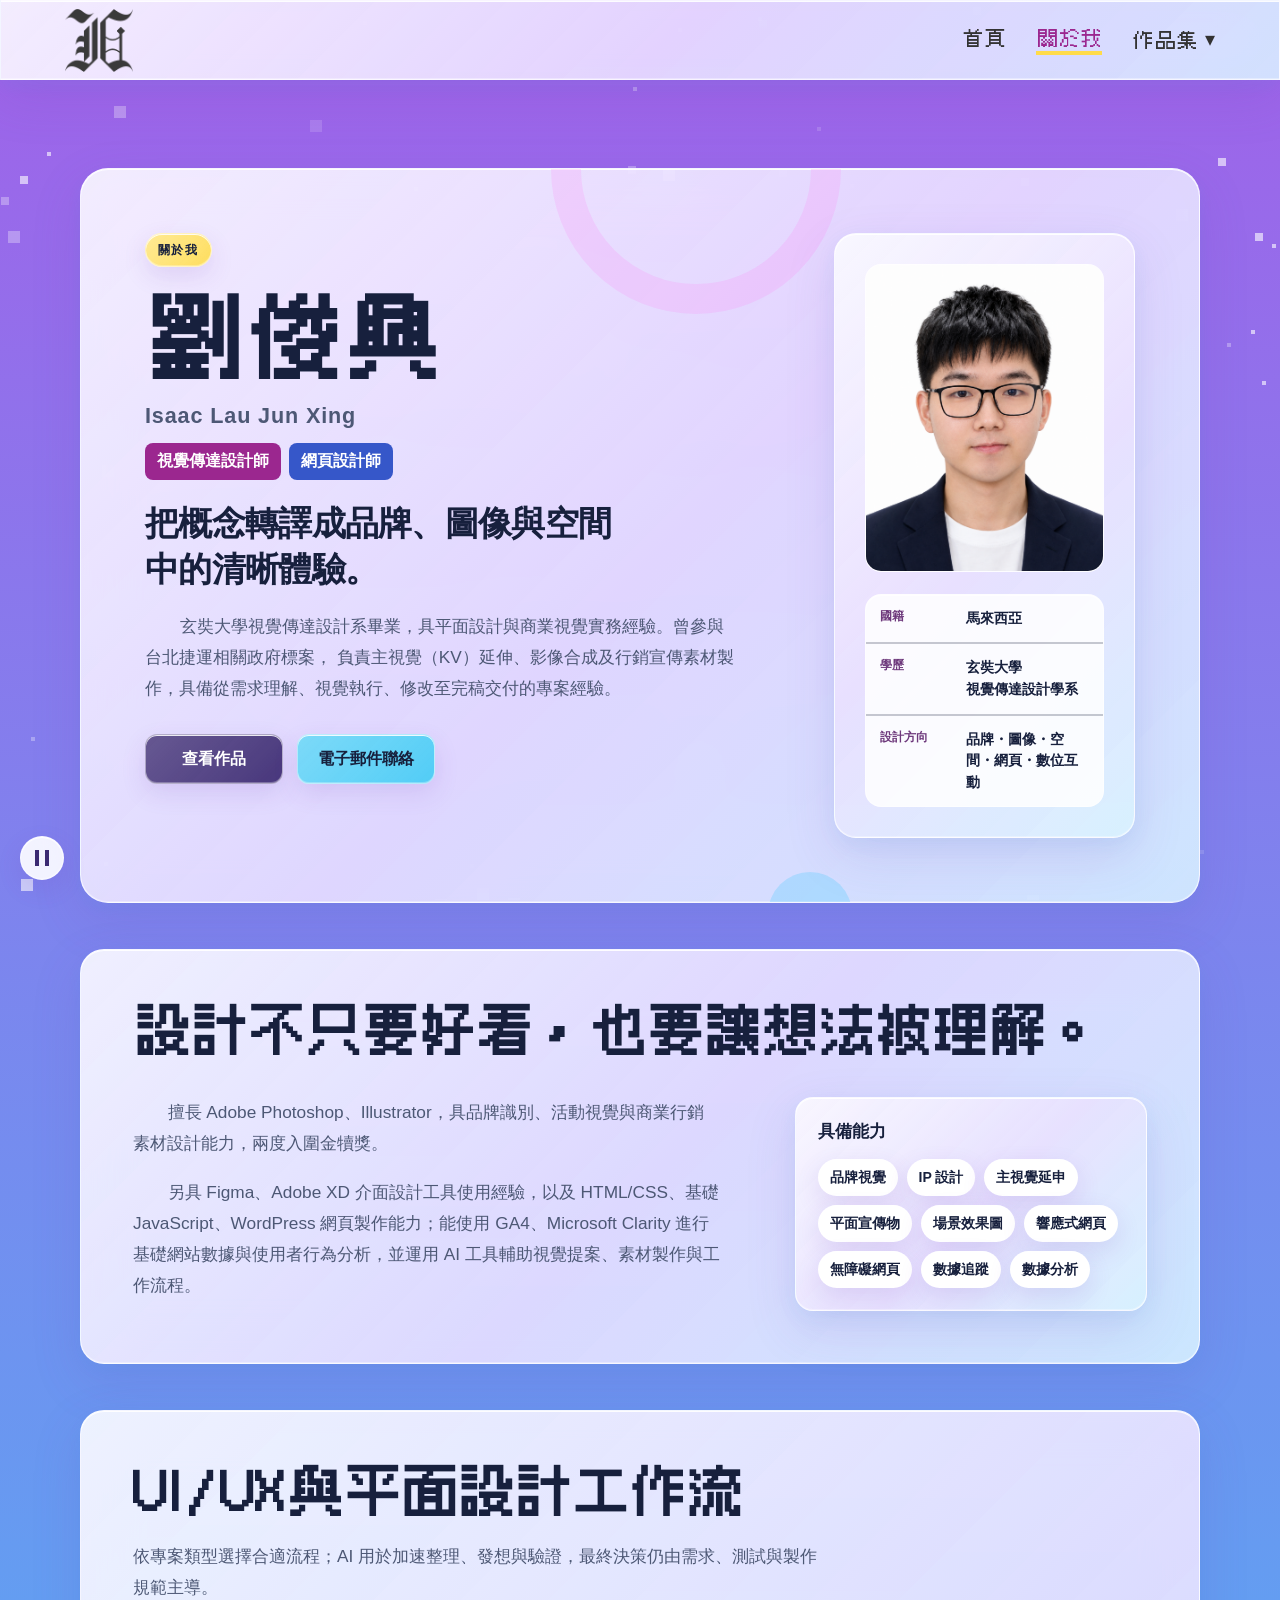
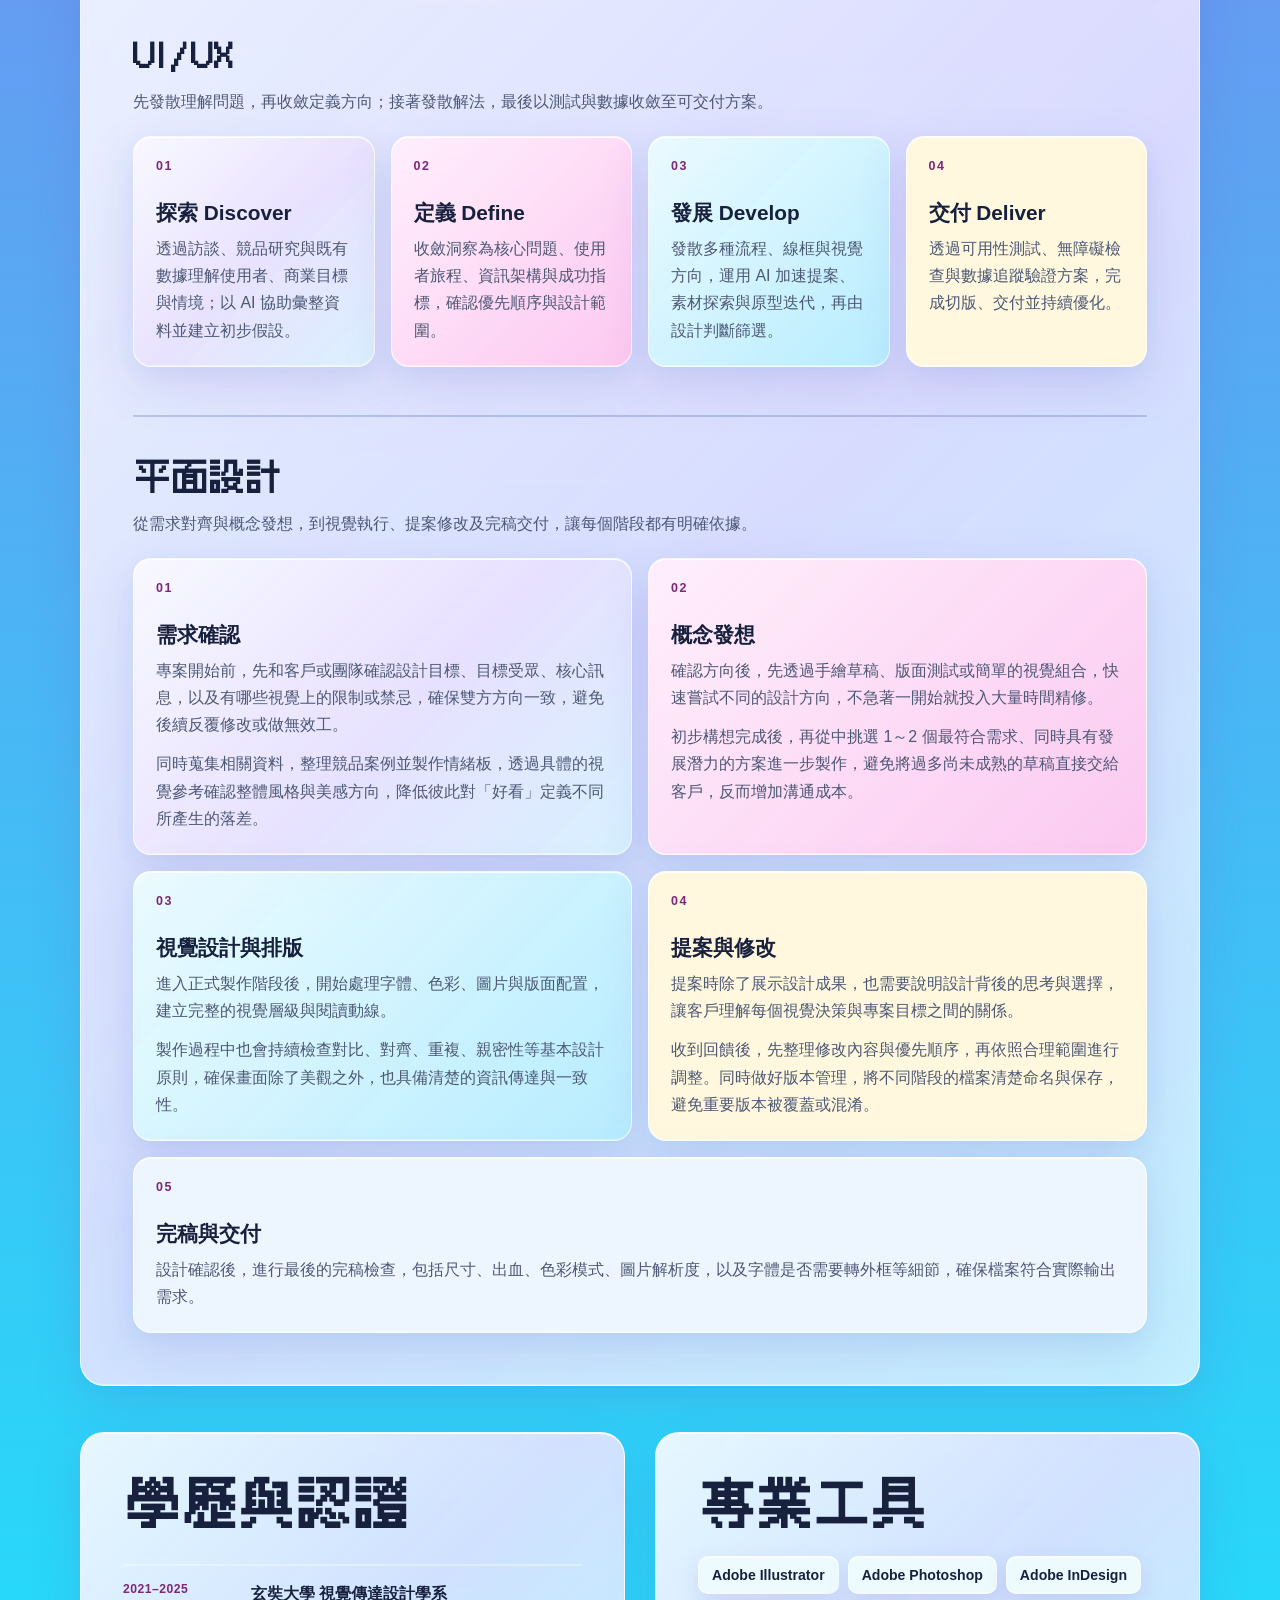
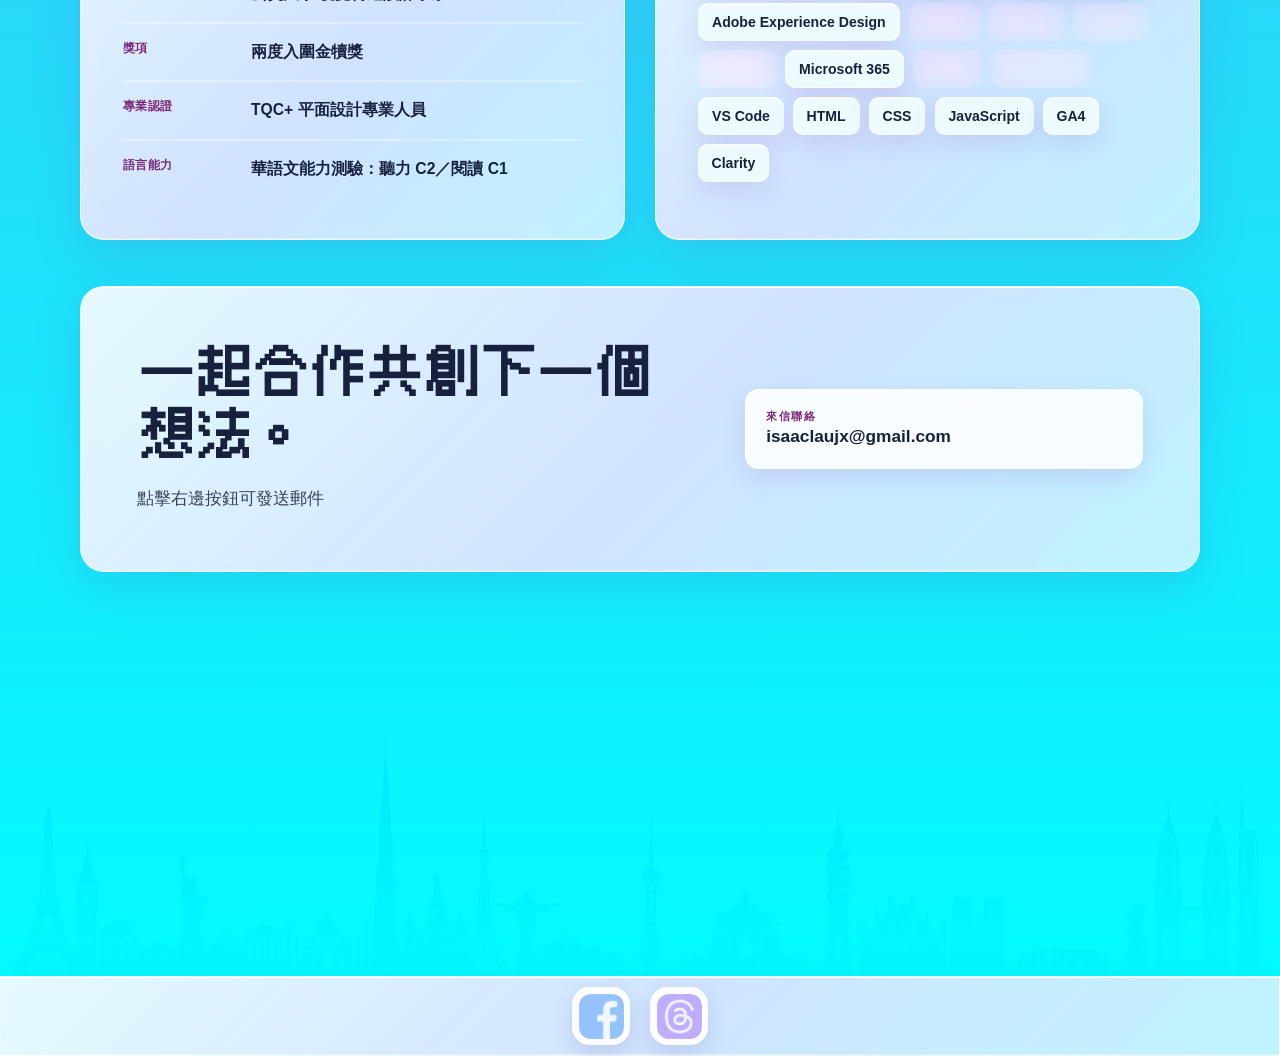
==== commit e0444c50: "Add Tetris image loading animations" ====
--- a/html/introduction.html
+++ b/html/introduction.html
@@ -4,6 +4,7 @@
 <head>
     <script src="../script/analytics-config.js" defer></script>
     <script src="../script/analytics.js" defer></script>
+    <script src="../script/tetris_image_loader.js" defer></script>
     <meta charset="UTF-8">
     <meta name="viewport" content="width=device-width, initial-scale=1.0">
     <meta name="description" content="認識視覺傳達設計師劉俊興：具商業視覺與政府標案經驗，擅長品牌識別、平面設計流程、網頁切版、UI/UX、數據追蹤與 AI 輔助設計。">
@@ -95,6 +96,7 @@
     <link rel="stylesheet" href="../css/back_to_top.css">
     <link rel="stylesheet" href="../css/liquid_glass.css">
     <link rel="stylesheet" href="../css/accessibility.css">
+    <link rel="stylesheet" href="../css/tetris_image_loader.css">
     <link rel="stylesheet" href="../css/konami_rocket.css?v=20260712-ios-backdrop">
 </head>
 
@@ -411,7 +413,7 @@
     </noscript>
 
     <div class="space-container" aria-hidden="true">
-        <img class="looping-ship" src="../img/px_spaceship.gif" alt="">
+        <img class="looping-ship" src="../img/px_spaceship.gif" alt="" width="2113" height="660">
     </div>
 
     <img class="bottom-building" src="../img/169426.webp" alt="" aria-hidden="true" width="1920" height="200">
--- a/css/px_spaceship.css
+++ b/css/px_spaceship.css
@@ -5,10 +5,11 @@
   position: relative;
 }
 
-.looping-ship {
-  position: absolute;
-  width: 150px; /* 調整飛船大小 */
-  top: 50%;
+.looping-ship {
+  position: absolute;
+  width: 150px; /* 調整飛船大小 */
+  height: auto;
+  top: 50%;
   transform: translateY(-50%);
   
   /* 設定初始位置在畫面右側外 */
@@ -26,4 +27,4 @@
     /* 飛到左側畫面外，100% 寬度加上飛船本身的寬度 */
     right: calc(100% + 250px);
   }
-}+}
--- a/css/tetris_image_loader.css
+++ b/css/tetris_image_loader.css
@@ -0,0 +1,184 @@
+/* Image-loading UI only. The fixed portal never participates in page layout. */
+.tetris-image-loader-portal {
+    position: fixed;
+    inset: 0;
+    z-index: 9000;
+    overflow: hidden;
+    pointer-events: none;
+    contain: strict;
+}
+
+.tetris-image-loader {
+    --tetris-loader-radius: 0px;
+    position: absolute;
+    top: 0;
+    left: 0;
+    display: grid;
+    place-items: center;
+    overflow: hidden;
+    border-radius: var(--tetris-loader-radius);
+    background:
+        radial-gradient(circle at 50% 42%, rgba(255, 255, 255, 0.22), transparent 46%),
+        linear-gradient(145deg, rgba(21, 31, 75, 0.72), rgba(70, 30, 107, 0.64));
+    box-shadow: inset 0 0 0 1px rgba(255, 255, 255, 0.2);
+    opacity: 1;
+    transform-origin: top left;
+    transition: opacity 180ms ease;
+    pointer-events: none;
+    contain: layout paint style;
+    will-change: transform, opacity;
+}
+
+@supports ((-webkit-backdrop-filter: blur(6px)) or (backdrop-filter: blur(6px))) {
+    .tetris-image-loader {
+        -webkit-backdrop-filter: blur(6px) saturate(1.12);
+        backdrop-filter: blur(6px) saturate(1.12);
+    }
+}
+
+.tetris-image-loader[hidden] {
+    display: none;
+}
+
+.tetris-image-loader--leaving {
+    opacity: 0;
+}
+
+.tetris-image-loader__board {
+    position: relative;
+    width: min(64px, 56%);
+    min-width: 34px;
+    max-width: min(64px, 78%);
+    aspect-ratio: 1;
+    overflow: hidden;
+    border-radius: 7px;
+    background-image:
+        linear-gradient(rgba(255, 255, 255, 0.1) 1px, transparent 1px),
+        linear-gradient(90deg, rgba(255, 255, 255, 0.1) 1px, transparent 1px);
+    background-size: 25% 25%;
+    filter: drop-shadow(0 5px 9px rgba(5, 10, 35, 0.4));
+}
+
+.tetris-image-loader--compact .tetris-image-loader__board {
+    width: min(34px, 72%);
+    min-width: 22px;
+    border-radius: 4px;
+}
+
+.tetris-image-loader__piece {
+    position: absolute;
+    inset: 0;
+    animation: tetris-image-loader-drop 1.55s cubic-bezier(0.3, 0.02, 0.5, 1) infinite;
+}
+
+.tetris-image-loader__piece--t {
+    --tetris-piece-color: #ff66dc;
+    animation-delay: -1.03s;
+}
+
+.tetris-image-loader__piece--l {
+    --tetris-piece-color: #4ee7ff;
+    animation-delay: -0.52s;
+}
+
+.tetris-image-loader__piece--o {
+    --tetris-piece-color: #ffd84d;
+    animation-delay: 0s;
+}
+
+.tetris-image-loader__block {
+    position: absolute;
+    top: calc(var(--tetris-y) * 25%);
+    left: calc(var(--tetris-x) * 25%);
+    width: 23%;
+    aspect-ratio: 1;
+    border-radius: 2px;
+    background: var(--tetris-piece-color);
+    box-shadow:
+        inset 1px 1px 0 rgba(255, 255, 255, 0.72),
+        inset -1px -1px 0 rgba(12, 18, 54, 0.28),
+        0 0 7px color-mix(in srgb, var(--tetris-piece-color) 68%, transparent);
+}
+
+.tetris-image-loader__line {
+    position: absolute;
+    right: 2%;
+    bottom: 2%;
+    left: 2%;
+    height: 23%;
+    border-radius: 2px;
+    background:
+        linear-gradient(90deg,
+            #9c72ff 0 24%, transparent 24% 25%,
+            #ff8a4d 25% 49%, transparent 49% 50%,
+            #63e67d 50% 74%, transparent 74% 75%,
+            #ff66dc 75% 100%);
+    box-shadow: 0 0 10px rgba(157, 232, 255, 0.52);
+    animation: tetris-image-loader-clear 1.55s ease-in-out infinite;
+}
+
+@keyframes tetris-image-loader-drop {
+    0% {
+        opacity: 0;
+        transform: translate3d(0, -54%, 0);
+    }
+
+    16% {
+        opacity: 1;
+    }
+
+    72% {
+        opacity: 1;
+        transform: translate3d(0, 31%, 0);
+    }
+
+    82%,
+    100% {
+        opacity: 0;
+        transform: translate3d(0, 31%, 0);
+    }
+}
+
+@keyframes tetris-image-loader-clear {
+    0%,
+    66% {
+        opacity: 0.3;
+        transform: scaleX(0.92);
+    }
+
+    76% {
+        opacity: 1;
+        transform: scaleX(1);
+    }
+
+    88%,
+    100% {
+        opacity: 0;
+        transform: scaleX(1.08);
+    }
+}
+
+@media (prefers-reduced-motion: reduce) {
+    .tetris-image-loader {
+        transition-duration: 0.01ms;
+    }
+
+    .tetris-image-loader__piece,
+    .tetris-image-loader__line {
+        animation: none;
+    }
+
+    .tetris-image-loader__piece {
+        opacity: 0.9;
+        transform: translate3d(0, 8%, 0);
+    }
+
+    .tetris-image-loader__piece--l,
+    .tetris-image-loader__piece--o {
+        display: none;
+    }
+
+    .tetris-image-loader__line {
+        opacity: 0.82;
+    }
+}
